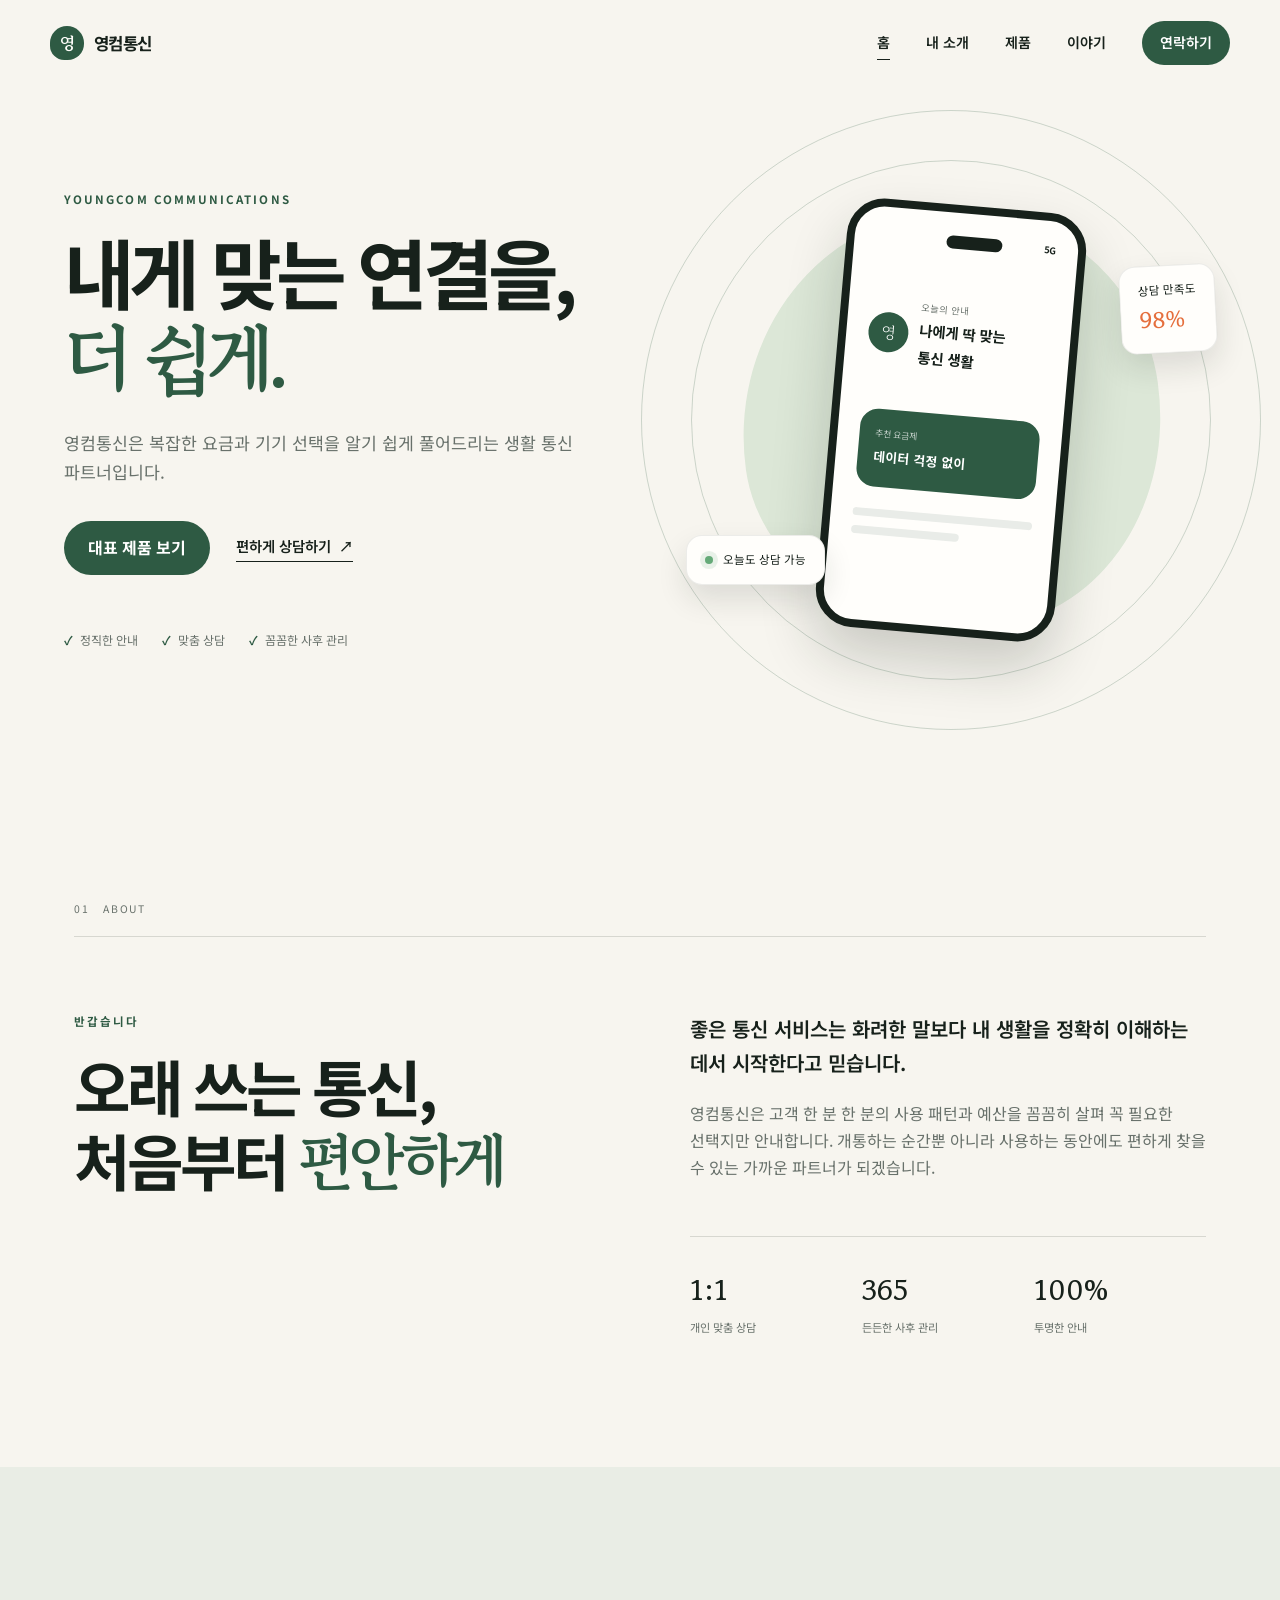
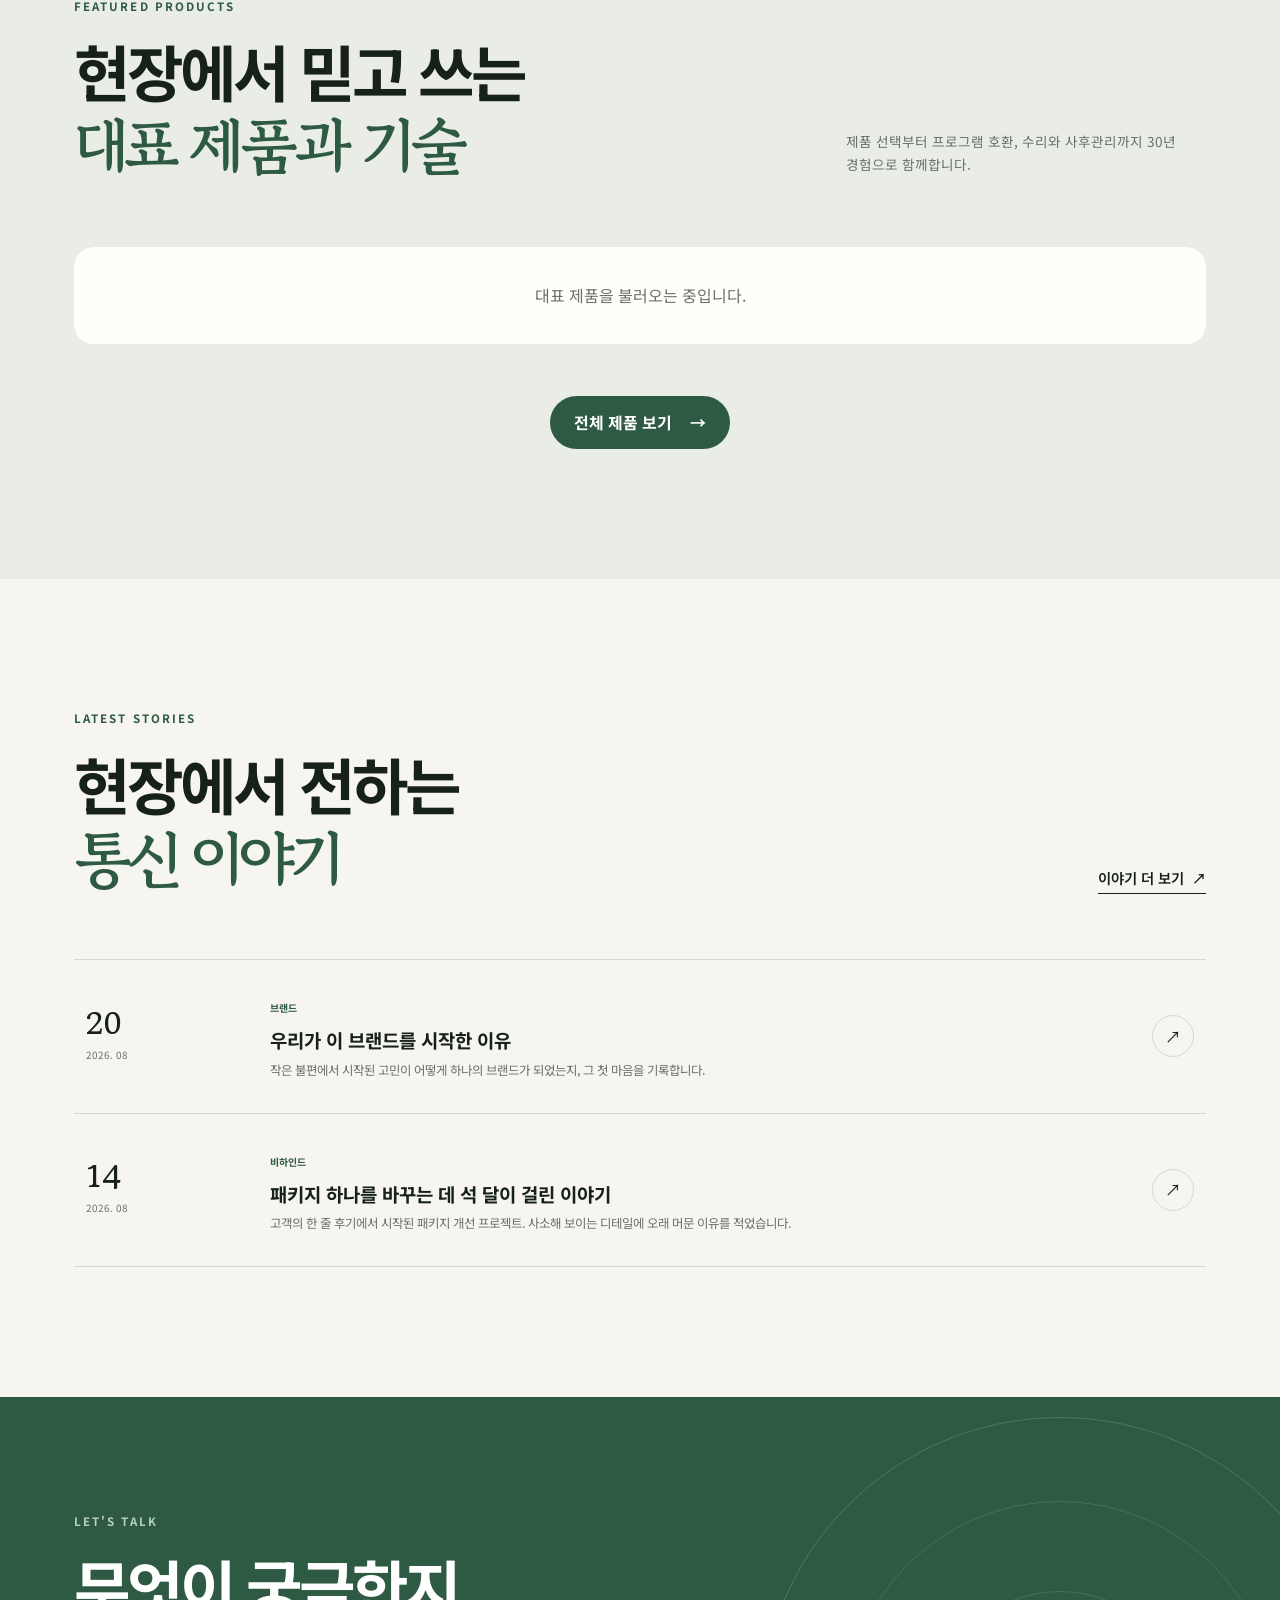
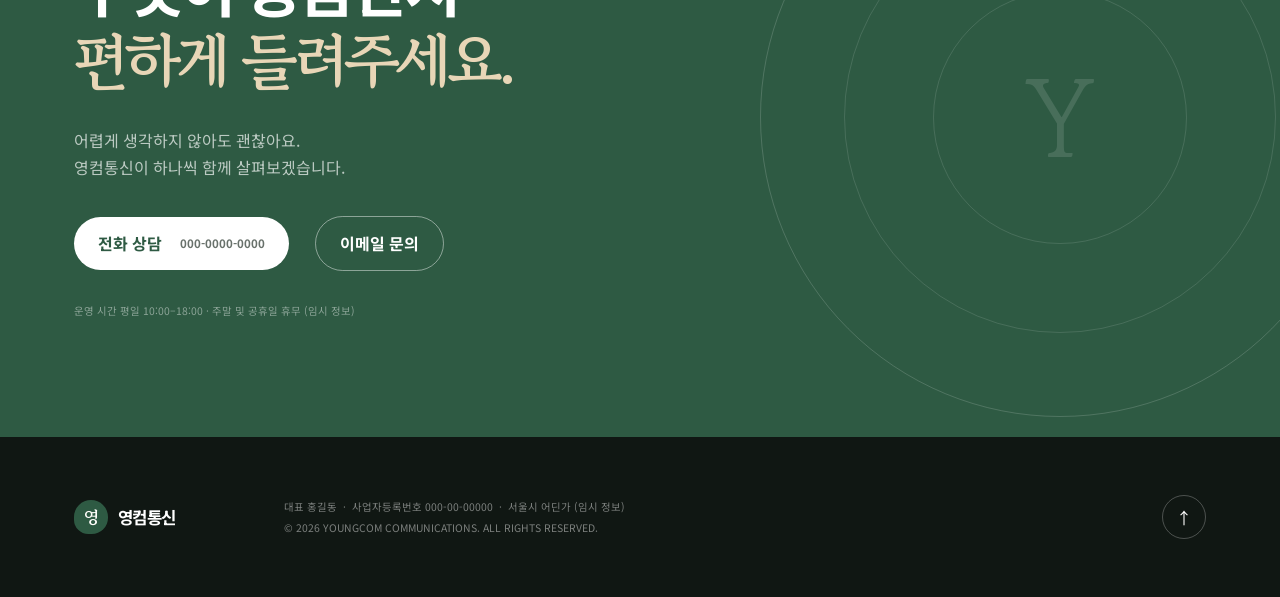
==== index.html @ a2f7d160 "feat: 홈 최신 글을 블로그 JSON과 자동 연결" ====
<!doctype html>
<html lang="ko">
<head>
  <meta charset="utf-8">
  <meta name="viewport" content="width=device-width, initial-scale=1">
  <meta name="description" content="복잡한 통신을 쉽고 정직하게 안내하는 영컴통신입니다.">
  <meta name="theme-color" content="#f7f5ef">
  <title>영컴통신 | 내게 맞는 연결을 더 쉽게</title>
  <link rel="stylesheet" href="styles.css">
  <link rel="stylesheet" href="catalog.css">
</head>
<body>
  <a class="skip-link" href="#main">본문으로 바로가기</a>

  <header class="site-header" id="top">
    <div class="header-inner">
      <a class="brand" href="#home" aria-label="영컴통신 홈">
        <span class="brand-mark" aria-hidden="true">영</span>
        <span>영컴통신</span>
      </a>
      <button class="menu-toggle" type="button" aria-expanded="false" aria-controls="site-nav">
        <span class="sr-only">메뉴 열기</span><span></span><span></span>
      </button>
      <nav class="site-nav" id="site-nav" aria-label="주요 메뉴">
        <a href="#home">홈</a><a href="about.html">내 소개</a><a href="products.html">제품</a>
        <a href="story/">이야기</a><a class="nav-cta" href="#contact">연락하기</a>
      </nav>
    </div>
  </header>

  <main id="main">
    <section class="hero" id="home">
      <div class="hero-copy reveal">
        <p class="eyebrow">YOUNGCOM COMMUNICATIONS</p>
        <h1>내게 맞는 연결을,<br><em>더 쉽게.</em></h1>
        <p class="hero-description">영컴통신은 복잡한 요금과 기기 선택을 알기 쉽게 풀어드리는 생활 통신 파트너입니다.</p>
        <div class="hero-actions">
          <a class="button button-primary" href="#products">대표 제품 보기</a>
          <a class="text-link" href="#contact">편하게 상담하기 <span aria-hidden="true">↗</span></a>
        </div>
        <div class="trust-row" aria-label="서비스 특징">
          <span>정직한 안내</span><span>맞춤 상담</span><span>꼼꼼한 사후 관리</span>
        </div>
      </div>

      <div class="hero-visual reveal" aria-label="영컴통신의 연결 서비스를 표현한 이미지">
        <div class="signal signal-one"></div><div class="signal signal-two"></div>
        <div class="phone-card">
          <div class="phone-top"><span></span><span>5G</span></div>
          <div class="phone-message">
            <span class="message-dot">영</span>
            <div><small>오늘의 안내</small><strong>나에게 딱 맞는<br>통신 생활</strong></div>
          </div>
          <div class="plan-pill"><span>추천 요금제</span><strong>데이터 걱정 없이</strong></div>
          <div class="phone-line"></div><div class="phone-line short"></div>
        </div>
        <div class="floating-note note-top">상담 만족도 <strong>98%</strong></div>
        <div class="floating-note note-bottom"><span class="green-dot"></span> 오늘도 상담 가능</div>
      </div>
    </section>

    <section class="section intro" id="about">
      <div class="section-label">01 &nbsp; ABOUT</div>
      <div class="intro-grid">
        <div class="section-heading reveal">
          <p class="eyebrow">반갑습니다</p>
          <h2>오래 쓰는 통신,<br>처음부터 <em>편안하게</em></h2>
        </div>
        <div class="intro-copy reveal">
          <p class="lead">좋은 통신 서비스는 화려한 말보다 내 생활을 정확히 이해하는 데서 시작한다고 믿습니다.</p>
          <p>영컴통신은 고객 한 분 한 분의 사용 패턴과 예산을 꼼꼼히 살펴 꼭 필요한 선택지만 안내합니다. 개통하는 순간뿐 아니라 사용하는 동안에도 편하게 찾을 수 있는 가까운 파트너가 되겠습니다.</p>
          <dl class="stats">
            <div><dt>1:1</dt><dd>개인 맞춤 상담</dd></div>
            <div><dt>365</dt><dd>든든한 사후 관리</dd></div>
            <div><dt>100%</dt><dd>투명한 안내</dd></div>
          </dl>
        </div>
      </div>
    </section>

    <section class="section products" id="products">
      <div class="section-top reveal">
        <div><p class="eyebrow">FEATURED PRODUCTS</p><h2>현장에서 믿고 쓰는<br><em>대표 제품과 기술</em></h2></div>
        <p>제품 선택부터 프로그램 호환, 수리와 사후관리까지 30년 경험으로 함께합니다.</p>
      </div>
      <div class="catalog-grid" data-product-list data-featured="true" data-limit="3" aria-live="polite">
        <p class="catalog-error">대표 제품을 불러오는 중입니다.</p>
      </div>
      <div class="catalog-more"><a class="button button-primary" href="products.html">전체 제품 보기 <span>→</span></a></div>
    </section>

    <section class="section story" id="story">
      <div class="section-top reveal">
        <div><p class="eyebrow">LATEST STORIES</p><h2>현장에서 전하는<br><em>통신 이야기</em></h2></div>
        <a class="text-link" href="story/">이야기 더 보기 <span aria-hidden="true">↗</span></a>
      </div>
      <div class="story-list" data-home-stories aria-live="polite">
        <p class="catalog-error">최신 이야기를 불러오는 중입니다.</p>
      </div>
    </section>

    <section class="contact" id="contact">
      <div class="contact-inner reveal">
        <p class="eyebrow">LET'S TALK</p>
        <h2>무엇이 궁금한지<br><em>편하게 들려주세요.</em></h2>
        <p>어렵게 생각하지 않아도 괜찮아요.<br>영컴통신이 하나씩 함께 살펴보겠습니다.</p>
        <div class="contact-actions">
          <a class="button button-light" href="tel:000-0000-0000">전화 상담 <span>000-0000-0000</span></a>
          <a class="button button-outline" href="mailto:hello@example.com">이메일 문의</a>
        </div>
        <small>운영 시간 평일 10:00–18:00 · 주말 및 공휴일 휴무 (임시 정보)</small>
      </div>
      <div class="contact-orbit" aria-hidden="true"><span>Y</span></div>
    </section>
  </main>

  <footer>
    <a class="brand footer-brand" href="#top"><span class="brand-mark">영</span><span>영컴통신</span></a>
    <div class="footer-info">
      <p>대표 홍길동 &nbsp;·&nbsp; 사업자등록번호 000-00-00000 &nbsp;·&nbsp; 서울시 어딘가 (임시 정보)</p>
      <p>© <span id="year"></span> YOUNGCOM COMMUNICATIONS. ALL RIGHTS RESERVED.</p>
    </div>
    <a class="back-top" href="#top" aria-label="맨 위로 이동">↑</a>
  </footer>
  <script src="script.js"></script>
  <script src="products.js"></script>
  <script src="home-stories.js"></script>
</body>
</html>
---- styles.css ----
@import url('https://fonts.googleapis.com/css2?family=Noto+Sans+KR:wght@400;500;600;700&family=Gowun+Batang:wght@700&display=swap');

:root{--ink:#17211b;--muted:#68716b;--paper:#f7f5ef;--white:#fffefb;--sage:#dce7d7;--green:#2e5a43;--orange:#e56f3d;--line:rgba(23,33,27,.14);--radius:28px;--serif:"Gowun Batang",serif;--sans:"Noto Sans KR",system-ui,sans-serif}
*{box-sizing:border-box}html{scroll-behavior:smooth}body{margin:0;color:var(--ink);background:var(--paper);font-family:var(--sans);line-height:1.7;word-break:keep-all}a{color:inherit;text-decoration:none}button{font:inherit}.sr-only{position:absolute;width:1px;height:1px;padding:0;margin:-1px;overflow:hidden;clip:rect(0,0,0,0);white-space:nowrap;border:0}.skip-link{position:fixed;left:1rem;top:-5rem;z-index:999;padding:.75rem 1rem;color:#fff;background:var(--green);border-radius:8px}.skip-link:focus{top:1rem}
.site-header{position:fixed;inset:0 0 auto;z-index:100;transition:.3s ease}.site-header.scrolled{background:rgba(247,245,239,.9);border-bottom:1px solid var(--line);backdrop-filter:blur(14px)}.header-inner{width:min(1180px,calc(100% - 48px));height:86px;margin:auto;display:flex;align-items:center;justify-content:space-between}.brand{display:inline-flex;align-items:center;gap:10px;font-size:1.05rem;font-weight:700;letter-spacing:-.03em}.brand-mark{width:34px;height:34px;display:grid;place-items:center;color:var(--white);background:var(--green);border-radius:50% 50% 48% 42%;font-family:var(--serif)}.site-nav{display:flex;align-items:center;gap:36px;font-size:.88rem;font-weight:600}.site-nav a{position:relative}.site-nav a:not(.nav-cta)::after{content:"";position:absolute;left:0;right:100%;bottom:-5px;height:1px;background:currentColor;transition:.25s}.site-nav a:hover::after,.site-nav a.active::after{right:0}.nav-cta{padding:10px 18px;color:#fff;background:var(--green);border-radius:999px}.menu-toggle{display:none;width:42px;height:42px;padding:10px;border:0;background:transparent}.menu-toggle>span:not(.sr-only){display:block;width:100%;height:1px;margin:6px 0;background:var(--ink);transition:.25s}
.hero{min-height:760px;max-width:1280px;margin:auto;padding:160px 64px 90px;display:grid;grid-template-columns:1.02fr .98fr;align-items:center;gap:70px;overflow:hidden}.eyebrow{margin:0 0 18px;color:var(--green);font-size:.72rem;font-weight:700;letter-spacing:.18em}h1,h2,h3,p{margin-top:0}h1{margin-bottom:28px;font-size:clamp(3.3rem,6vw,5.8rem);line-height:1.12;letter-spacing:-.075em}h1 em,h2 em{color:var(--green);font-family:var(--serif);font-style:normal;letter-spacing:-.08em}.hero-description{max-width:520px;margin-bottom:35px;color:var(--muted);font-size:1.08rem}.hero-actions,.contact-actions{display:flex;align-items:center;gap:26px;flex-wrap:wrap}.button{min-height:52px;padding:13px 24px;display:inline-flex;align-items:center;justify-content:center;gap:18px;border-radius:999px;font-weight:700;transition:transform .25s,box-shadow .25s,background .25s}.button:hover{transform:translateY(-3px);box-shadow:0 12px 25px rgba(23,33,27,.13)}.button-primary{color:#fff;background:var(--green)}.text-link{display:inline-flex;align-items:center;gap:8px;padding-bottom:3px;border-bottom:1px solid var(--ink);font-size:.9rem;font-weight:600}.trust-row{margin-top:55px;display:flex;gap:24px;color:var(--muted);font-size:.75rem}.trust-row span::before{content:"✓";margin-right:7px;color:var(--green);font-weight:700}
.hero-visual{position:relative;min-height:520px;display:grid;place-items:center}.hero-visual::before{content:"";position:absolute;width:420px;height:420px;background:var(--sage);border-radius:52% 48% 45% 55%/55% 48% 52% 45%;transform:rotate(-8deg)}.phone-card{position:relative;z-index:2;width:240px;height:430px;padding:22px;background:var(--white);border:8px solid var(--ink);border-radius:38px;box-shadow:0 28px 55px rgba(23,33,27,.2);transform:rotate(5deg)}.phone-top{display:flex;align-items:center;justify-content:space-between;font-size:.58rem;font-weight:700}.phone-top span:first-child{width:56px;height:13px;margin-left:70px;background:var(--ink);border-radius:999px}.phone-message{margin-top:52px;display:flex;align-items:center;gap:11px}.message-dot{flex:0 0 40px;height:40px;display:grid;place-items:center;color:#fff;background:var(--green);border-radius:50%;font-family:var(--serif)}.phone-message small{display:block;color:var(--muted);font-size:.58rem}.phone-message strong{font-size:.9rem;line-height:1.35}.plan-pill{margin-top:42px;padding:18px 16px;color:#fff;background:var(--green);border-radius:18px}.plan-pill span{display:block;opacity:.7;font-size:.55rem}.plan-pill strong{font-size:.8rem}.phone-line{width:100%;height:8px;margin-top:22px;background:#e9ece8;border-radius:99px}.phone-line.short{width:60%;margin-top:10px}.floating-note{position:absolute;z-index:3;padding:14px 18px;background:var(--white);border:1px solid rgba(23,33,27,.08);border-radius:16px;box-shadow:0 14px 30px rgba(23,33,27,.12);font-size:.72rem}.floating-note strong{display:block;color:var(--orange);font-family:var(--serif);font-size:1.4rem}.note-top{top:105px;right:0;transform:rotate(-3deg)}.note-bottom{left:0;bottom:95px}.green-dot{width:8px;height:8px;margin-right:7px;display:inline-block;background:#65aa78;border-radius:50%;box-shadow:0 0 0 5px rgba(101,170,120,.15)}.signal{position:absolute;border:1px solid rgba(46,90,67,.22);border-radius:50%}.signal-one{width:520px;height:520px}.signal-two{width:620px;height:620px}
.section{max-width:1180px;margin:auto;padding:130px 24px}.section-label{padding-bottom:18px;border-bottom:1px solid var(--line);color:var(--muted);font-size:.65rem;letter-spacing:.16em}.intro-grid{padding-top:75px;display:grid;grid-template-columns:1fr 1fr;gap:100px}h2{margin-bottom:30px;font-size:clamp(2.5rem,4.8vw,4.4rem);line-height:1.2;letter-spacing:-.065em}.intro-copy .lead{color:var(--ink);font-size:1.25rem;font-weight:600}.intro-copy>p:not(.lead){color:var(--muted)}.stats{margin:55px 0 0;padding-top:30px;display:grid;grid-template-columns:repeat(3,1fr);border-top:1px solid var(--line)}.stats div{padding-right:12px}.stats dt{font-family:var(--serif);font-size:1.75rem;font-weight:700}.stats dd{margin:3px 0 0;color:var(--muted);font-size:.7rem}
.products{max-width:none;padding-left:max(24px,calc((100vw - 1132px)/2));padding-right:max(24px,calc((100vw - 1132px)/2));background:#e9ede5}.section-top{margin-bottom:65px;display:flex;align-items:end;justify-content:space-between;gap:30px}.section-top h2{margin-bottom:0}.section-top>p{max-width:360px;margin-bottom:6px;color:var(--muted);font-size:.85rem}.product-grid{display:grid;grid-template-columns:repeat(3,1fr);gap:18px}.product-card{position:relative;min-height:490px;padding:28px;display:flex;flex-direction:column;justify-content:space-between;background:var(--white);border-radius:var(--radius);overflow:hidden;transition:transform .3s,box-shadow .3s}.product-card:hover{transform:translateY(-8px);box-shadow:0 24px 50px rgba(23,33,27,.1)}.product-card.featured{color:#fff;background:var(--green)}.card-number{color:var(--muted);font-size:.65rem}.featured .card-number{color:rgba(255,255,255,.55)}.product-icon{height:170px;display:grid;place-items:center}.icon-plan{align-items:end;grid-template-columns:repeat(3,35px);gap:8px}.icon-plan i{display:block;background:var(--sage);border-radius:18px 18px 5px 5px}.icon-plan i:nth-child(1){height:65px;opacity:.45}.icon-plan i:nth-child(2){height:115px}.icon-plan i:nth-child(3){height:88px;opacity:.7}.icon-device div{width:95px;height:155px;border:5px solid var(--ink);border-radius:22px;box-shadow:18px 18px 0 var(--sage);transform:rotate(-8deg)}.icon-home div{position:relative;width:130px;height:100px;background:var(--sage);border-radius:8px 8px 24px 24px}.icon-home div::before{content:"";position:absolute;left:17px;top:-36px;width:92px;height:92px;background:var(--sage);transform:rotate(45deg);border-radius:8px}.icon-home div::after{content:"◉";position:absolute;inset:35px 0 0;text-align:center;color:var(--green);font-size:1.7rem}.tag{display:inline-block;margin-bottom:11px;color:var(--orange);font-size:.58rem;font-weight:700;letter-spacing:.14em}.featured .tag{color:#f2c7a9}.product-content h3{margin-bottom:12px;font-size:1.5rem;letter-spacing:-.04em}.product-content p{min-height:68px;color:var(--muted);font-size:.82rem}.featured .product-content p{color:rgba(255,255,255,.7)}.product-content a{display:flex;justify-content:space-between;padding-top:18px;border-top:1px solid var(--line);font-size:.78rem;font-weight:700}.featured .product-content a{border-color:rgba(255,255,255,.2)}
.story-list{border-top:1px solid var(--line)}.story-item{padding:32px 12px;display:grid;grid-template-columns:160px 1fr auto;align-items:center;gap:24px;border-bottom:1px solid var(--line);transition:padding .25s,background .25s}.story-item:hover{padding-left:24px;padding-right:24px;background:rgba(255,255,255,.55)}.story-date strong{display:block;font-family:var(--serif);font-size:2rem;line-height:1}.story-date span,.category{color:var(--muted);font-size:.62rem}.category{color:var(--green);font-weight:700}.story-item h3{margin:5px 0 3px;font-size:1.18rem}.story-item p{margin:0;color:var(--muted);font-size:.78rem}.round-arrow{width:42px;height:42px;display:grid;place-items:center;border:1px solid var(--line);border-radius:50%}
.contact{position:relative;min-height:640px;padding:110px max(24px,calc((100vw - 1132px)/2));display:flex;align-items:center;color:#fff;background:var(--green);overflow:hidden}.contact-inner{position:relative;z-index:2}.contact .eyebrow{color:#b8d1bc}.contact h2 em{color:#e8d6b7}.contact>.contact-inner>p:not(.eyebrow){color:rgba(255,255,255,.68)}.contact-actions{margin:35px 0 24px}.button-light{color:var(--green);background:#fff}.button-light span{color:var(--muted);font-size:.72rem}.button-outline{border:1px solid rgba(255,255,255,.45)}.contact small{color:rgba(255,255,255,.45);font-size:.65rem}.contact-orbit{position:absolute;right:-80px;width:min(48vw,600px);aspect-ratio:1;display:grid;place-items:center;border:1px solid rgba(255,255,255,.16);border-radius:50%}.contact-orbit::before,.contact-orbit::after{content:"";position:absolute;width:72%;height:72%;border:1px solid rgba(255,255,255,.12);border-radius:50%}.contact-orbit::after{width:42%;height:42%}.contact-orbit span{font-family:var(--serif);font-size:7rem;opacity:.12}
footer{min-height:160px;padding:45px max(24px,calc((100vw - 1132px)/2));display:grid;grid-template-columns:180px 1fr auto;align-items:center;gap:30px;background:#101713;color:#fff}.footer-info{color:rgba(255,255,255,.45);font-size:.65rem}.footer-info p{margin:4px 0}.back-top{width:44px;height:44px;display:grid;place-items:center;border:1px solid rgba(255,255,255,.25);border-radius:50%}.reveal{opacity:0;transform:translateY(24px);transition:opacity .75s ease,transform .75s ease}.reveal.visible{opacity:1;transform:none}
@media(max-width:900px){.header-inner{width:calc(100% - 32px);height:72px}.menu-toggle{display:block;z-index:2}.menu-toggle[aria-expanded="true"] span:nth-last-child(2){transform:translateY(3.5px) rotate(45deg)}.menu-toggle[aria-expanded="true"] span:last-child{transform:translateY(-3.5px) rotate(-45deg)}.site-nav{position:fixed;inset:0;padding:100px 32px 40px;display:flex;flex-direction:column;align-items:flex-start;gap:22px;background:var(--paper);font-size:1.45rem;transform:translateX(100%);transition:.3s ease}.site-nav.open{transform:none}.nav-cta{margin-top:12px;font-size:1rem}.hero{min-height:auto;padding:130px 28px 80px;grid-template-columns:1fr;gap:35px}.hero-visual{min-height:470px}.signal-two{width:530px;height:530px}.intro-grid{grid-template-columns:1fr;gap:20px}.product-grid{grid-template-columns:1fr 1fr}.product-card:last-child{grid-column:1/-1}.contact-orbit{right:-240px;width:620px}}
@media(max-width:620px){h1{font-size:clamp(3rem,15vw,4.4rem)}h2{font-size:clamp(2.25rem,11vw,3.3rem)}.hero{padding-left:20px;padding-right:20px}.hero-actions{align-items:flex-start;flex-direction:column;gap:18px}.trust-row{margin-top:42px;gap:10px 18px;flex-wrap:wrap}.hero-visual{min-height:420px;transform:scale(.88);margin:-20px -30px}.phone-card{width:220px;height:390px}.hero-visual::before{width:350px;height:350px}.signal-one{width:420px;height:420px}.signal-two{width:500px;height:500px}.note-top{right:5px}.note-bottom{left:4px;bottom:70px}.section{padding:90px 20px}.intro-grid{padding-top:50px}.stats{gap:10px}.stats dt{font-size:1.35rem}.products{padding-left:20px;padding-right:20px}.section-top{margin-bottom:42px;align-items:flex-start;flex-direction:column}.section-top>p{font-size:.76rem}.product-grid{grid-template-columns:1fr}.product-card:last-child{grid-column:auto}.product-card{min-height:450px}.story-item{grid-template-columns:65px 1fr;padding:24px 4px;gap:15px}.story-item p,.round-arrow{display:none}.story-date strong{font-size:1.6rem}.story-item h3{font-size:.98rem;line-height:1.5}.contact{min-height:650px;padding:85px 20px}.contact-actions{align-items:stretch;flex-direction:column;gap:12px}.button-outline{background:rgba(255,255,255,.06)}.contact-orbit{right:-340px;bottom:-100px;opacity:.6}footer{padding:42px 20px;grid-template-columns:1fr auto}.footer-info{grid-column:1/-1;grid-row:2}}
@media(prefers-reduced-motion:reduce){html{scroll-behavior:auto}*,*::before,*::after{animation-duration:.01ms!important;transition-duration:.01ms!important}.reveal{opacity:1;transform:none}}
---- catalog.css ----
.catalog-grid{display:grid;grid-template-columns:repeat(3,minmax(0,1fr));gap:20px}.catalog-card{min-width:0;background:var(--white);border-radius:var(--radius);overflow:hidden;box-shadow:0 14px 34px rgba(23,33,27,.06);transition:transform .3s,box-shadow .3s}.catalog-card:hover{transform:translateY(-7px);box-shadow:0 24px 50px rgba(23,33,27,.12)}.catalog-card>img{width:100%;aspect-ratio:4/3;display:block;object-fit:cover;background:#eef0eb}.catalog-card-body{padding:25px}.catalog-card h3{min-height:3.2em;margin:0 0 16px;font-size:1.12rem;line-height:1.55;letter-spacing:-.035em}.catalog-price{margin:0 0 22px;color:var(--green);font-family:var(--serif);font-size:1.25rem;font-weight:700}.catalog-buy{display:flex;align-items:center;justify-content:space-between;padding:13px 18px;color:#fff;background:var(--green);border-radius:999px;font-size:.8rem;font-weight:700}.catalog-error{grid-column:1/-1;padding:35px;color:var(--muted);background:var(--white);border-radius:20px;text-align:center}.catalog-more{margin-top:36px;text-align:center}.catalog-page{background:var(--paper)}.catalog-hero{max-width:1180px;margin:auto;padding:170px 24px 75px}.catalog-hero h1{max-width:850px}.catalog-hero>p:last-child{max-width:610px;color:var(--muted)}.catalog-section{padding-top:40px}.store-notice{margin-top:35px;padding:22px 26px;display:flex;align-items:center;justify-content:space-between;gap:20px;background:#e9ede5;border-radius:18px;color:var(--muted);font-size:.78rem}.store-notice a{color:var(--green);font-weight:700;white-space:nowrap}
@media(max-width:900px){.catalog-grid{grid-template-columns:repeat(2,minmax(0,1fr))}.catalog-grid .catalog-card:last-child{grid-column:1/-1}.catalog-hero{padding-top:135px}}
@media(max-width:620px){.catalog-grid{grid-template-columns:1fr}.catalog-grid .catalog-card:last-child{grid-column:auto}.catalog-card h3{min-height:auto}.catalog-hero{padding:125px 20px 45px}.store-notice{align-items:flex-start;flex-direction:column}}
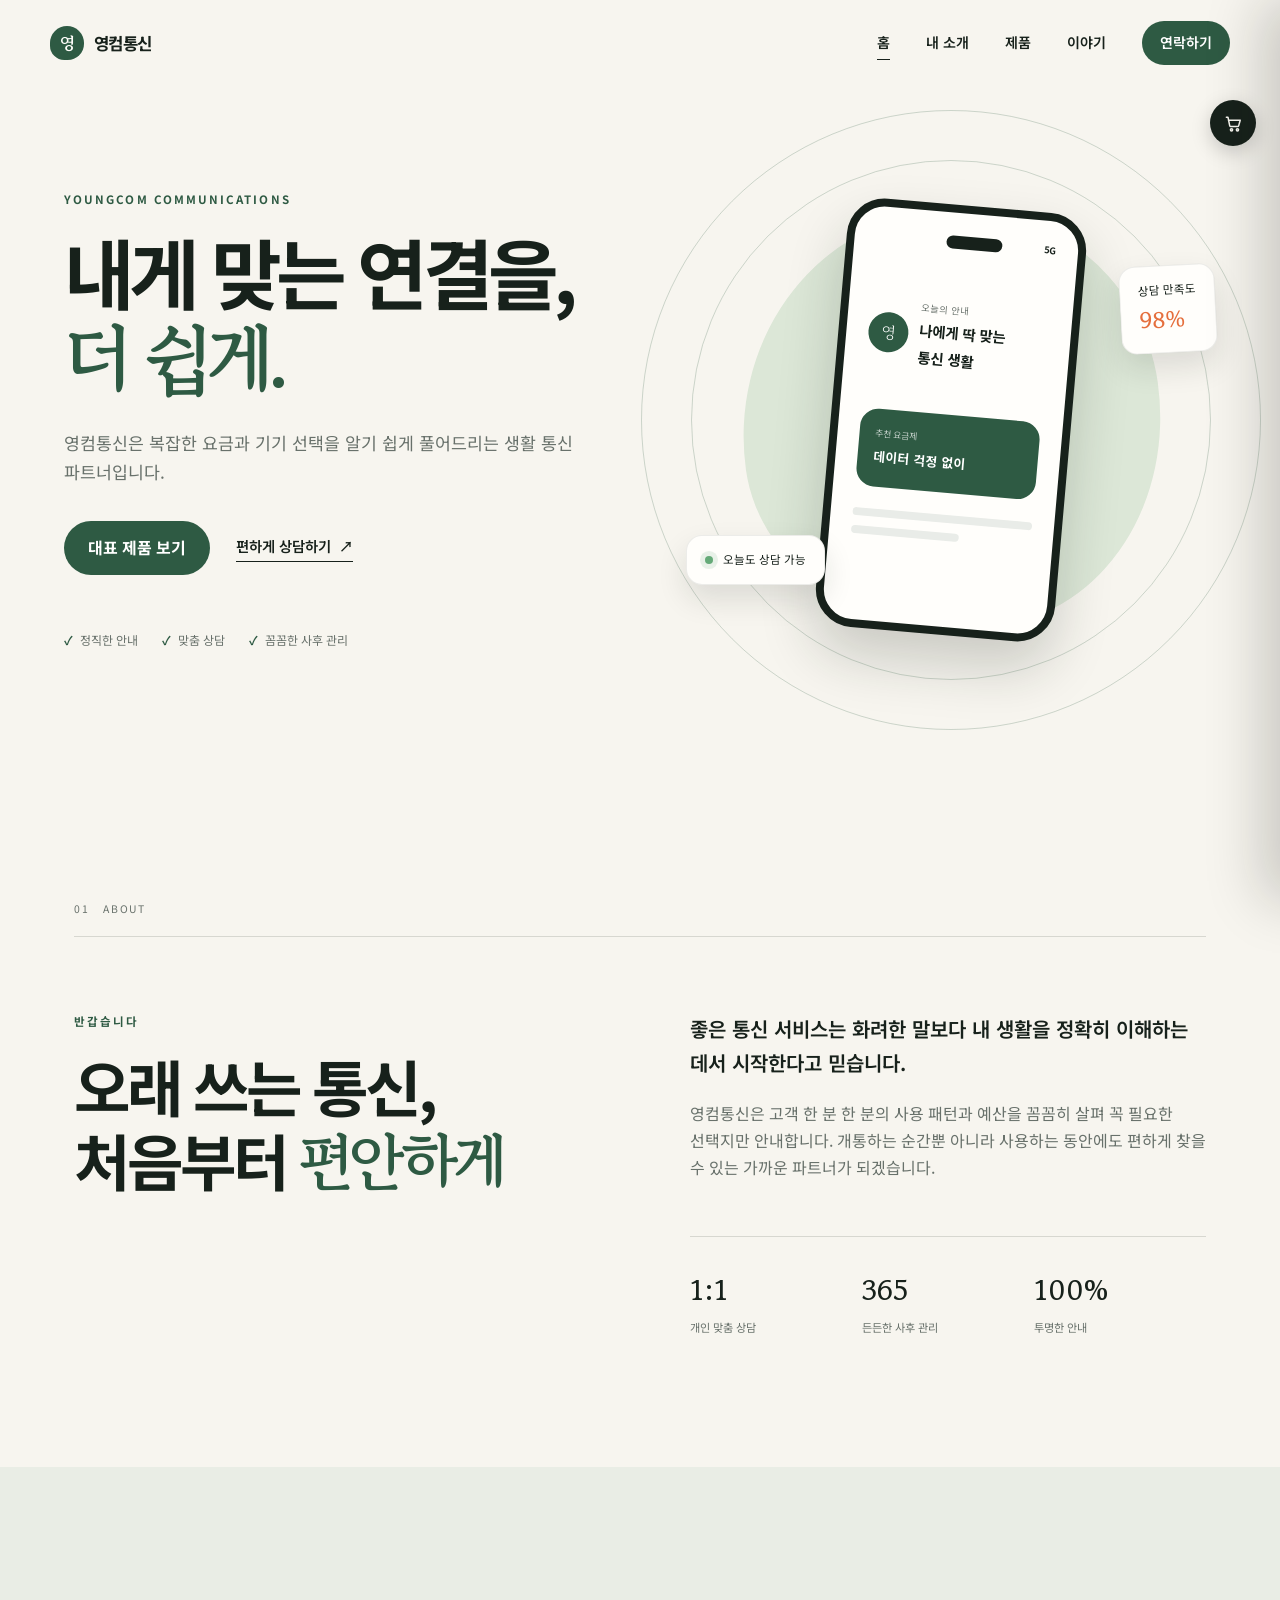
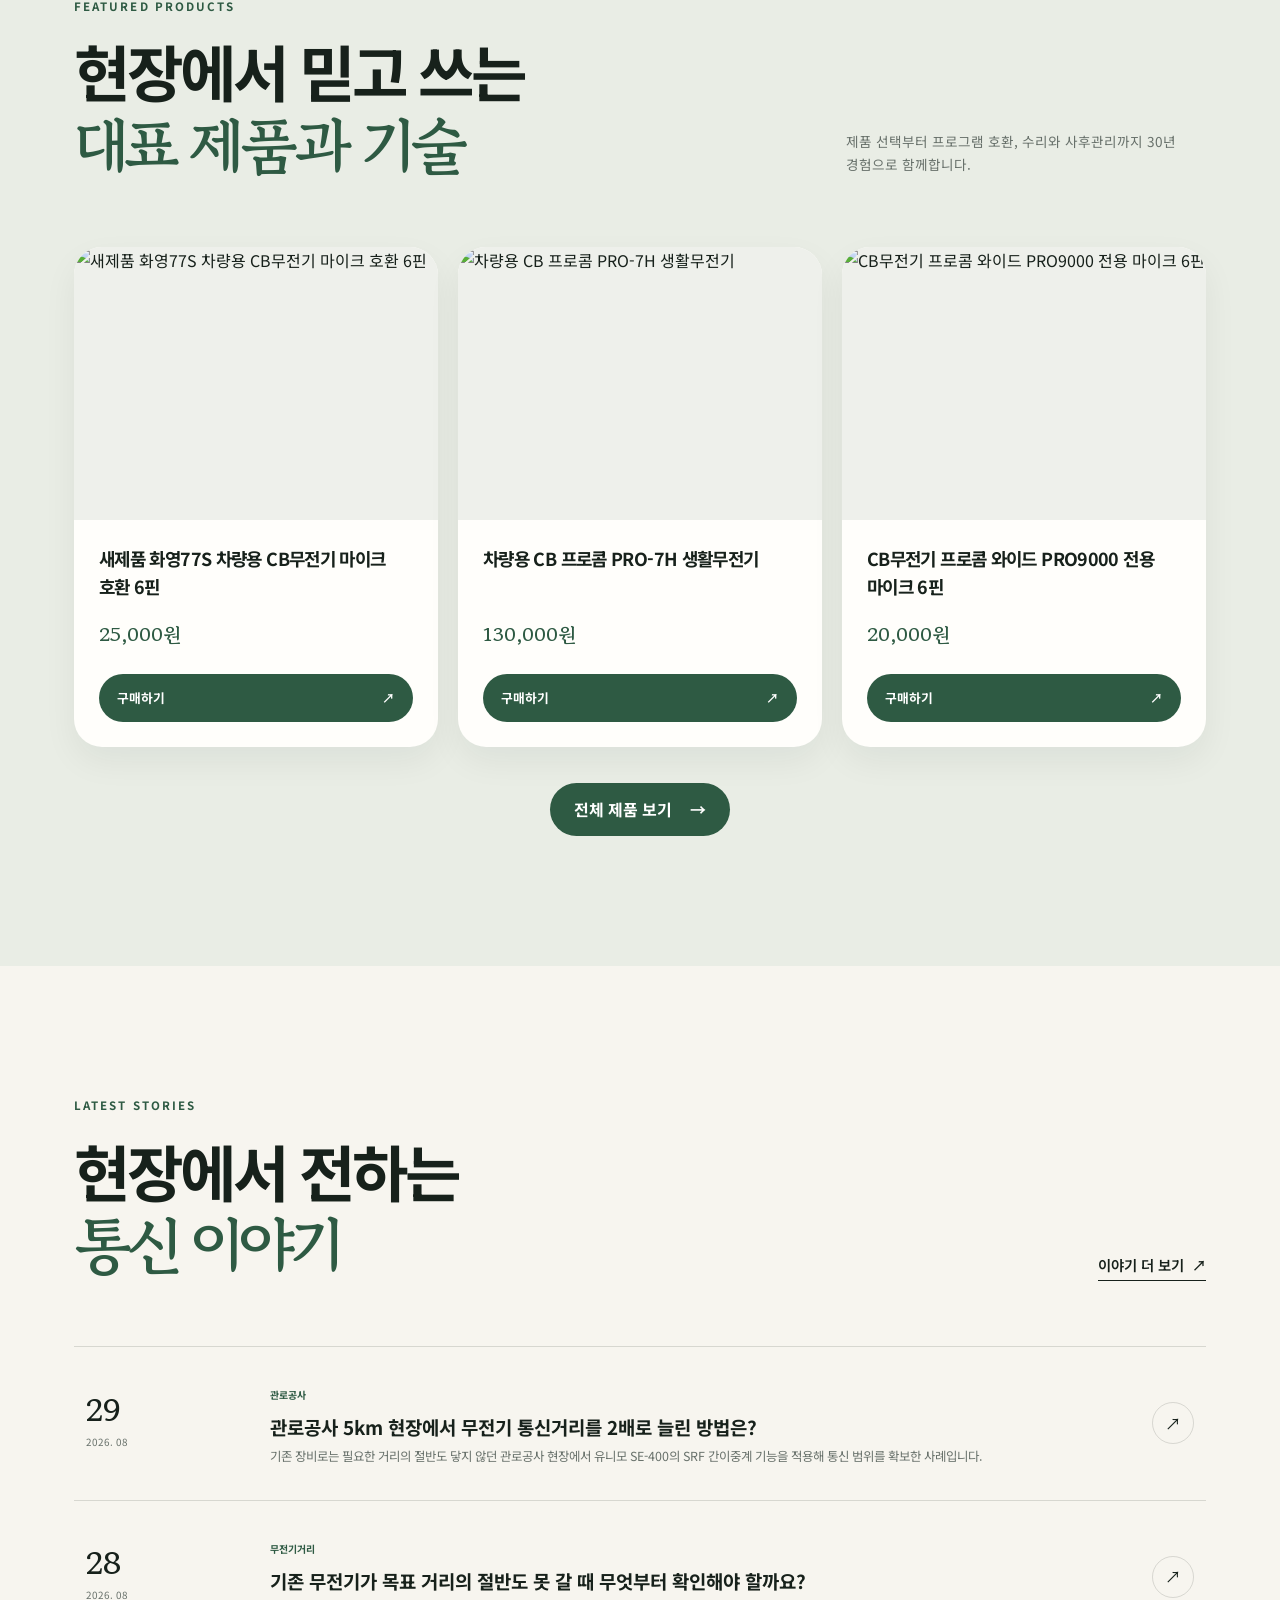
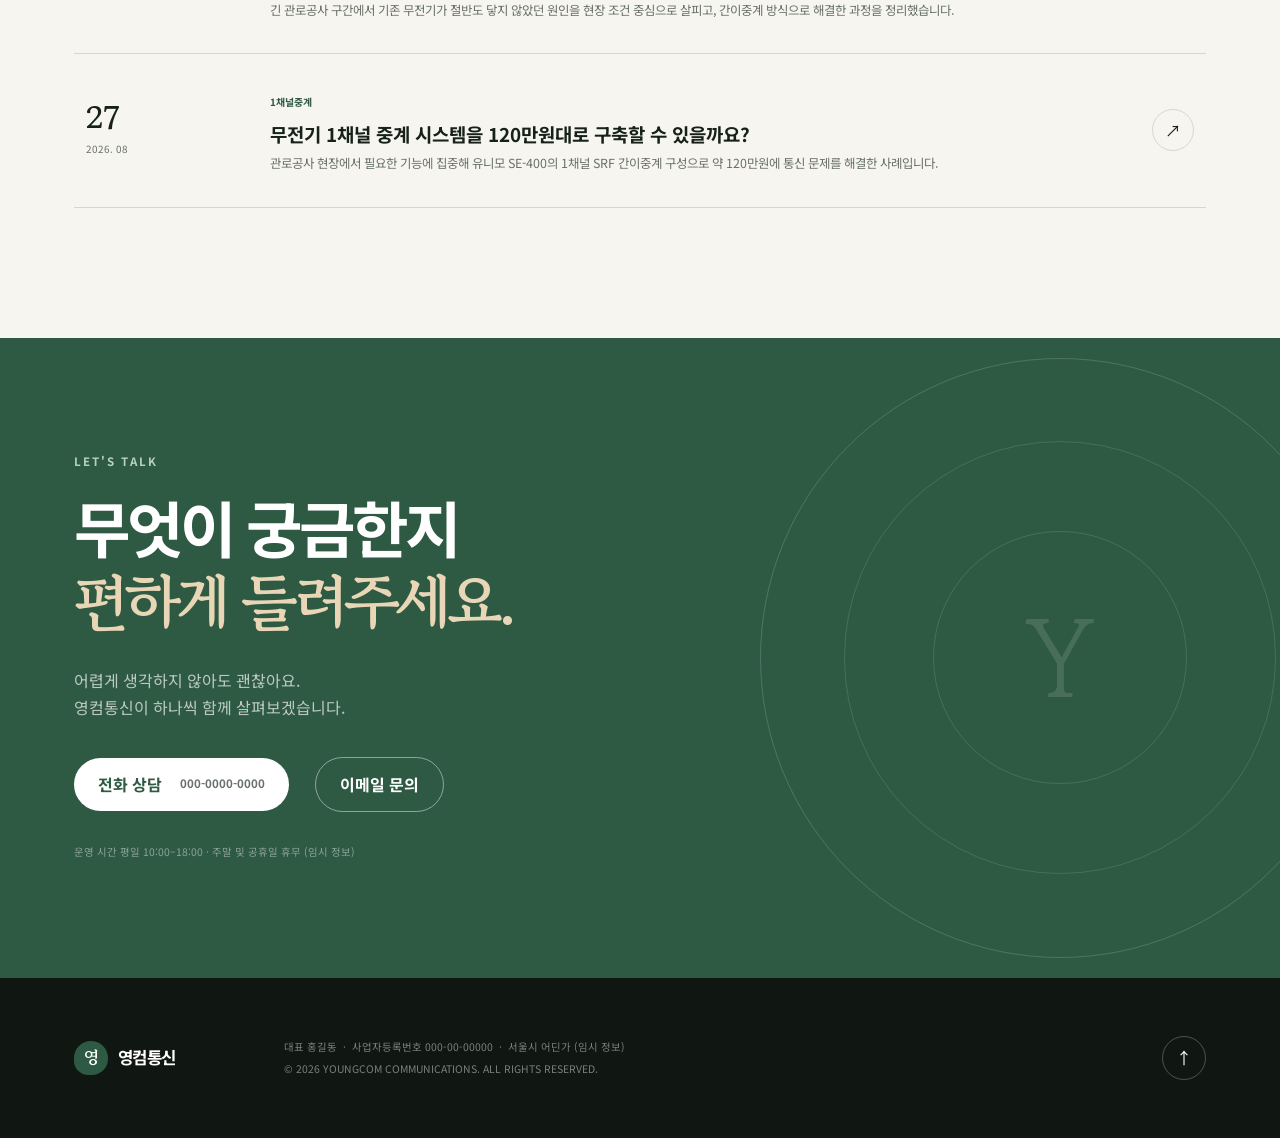
==== commit 7af41e69: "Integrate cart: index.html" ====
--- a/index.html
+++ b/index.html
@@ -8,6 +8,7 @@
   <title>영컴통신 | 내게 맞는 연결을 더 쉽게</title>
   <link rel="stylesheet" href="styles.css">
   <link rel="stylesheet" href="catalog.css">
+  <link rel="stylesheet" href="assets/cart.css">
 </head>
 <body>
   <a class="skip-link" href="#main">본문으로 바로가기</a>
@@ -125,5 +126,7 @@
   <script src="script.js"></script>
   <script src="products.js"></script>
   <script src="home-stories.js"></script>
+  <script src="assets/cart.js" defer></script>
 </body>
 </html>
+
--- a/assets/cart.css
+++ b/assets/cart.css
@@ -0,0 +1,190 @@
+/* ==========================================================================
+   장바구니 부품 키트 — cart.css
+   실행DAY 2026-08-29 · https://runday.irumai.kr/260829/kit/cart/
+
+   ● 브랜드에 맞추려면 아래 변수 6개만 바꾸면 됩니다.
+     클래스 이름은 전부 rdcart- 로 시작해서 내 사이트 CSS 와 겹치지 않습니다.
+   ========================================================================== */
+:root {
+  --cart-bg:     var(--paper, #f7f5ef);
+  --cart-ink:    var(--ink, #17211b);
+  --cart-line:   var(--line, rgba(23, 33, 27, .14));
+  --cart-accent: var(--orange, #e56f3d);
+  --cart-radius: 18px;
+  --cart-font:   var(--sans, "Noto Sans KR", system-ui, sans-serif);
+}
+
+/* ───────── 열렸을 때 배경 스크롤 잠금 ───────── */
+html.rdcart-locked, body.rdcart-locked { overflow: hidden; }
+
+/* ───────── 장바구니 버튼 ───────── */
+.rdcart-btn {
+  position: relative;
+  display: inline-grid; place-items: center;
+  width: 46px; height: 46px; padding: 0;
+  border: 0; border-radius: 999px;
+  background: var(--cart-ink); color: var(--cart-bg);
+  font: inherit; cursor: pointer;
+  transition: transform .2s ease, box-shadow .2s ease;
+}
+.rdcart-btn--float {
+  position: fixed; top: 100px; right: 24px; z-index: 90;
+  box-shadow: 0 6px 20px rgba(0, 0, 0, .18);
+}
+.rdcart-btn:active { transform: translateY(0); }
+@media (hover: hover) { .rdcart-btn:hover { transform: translateY(-1px); } }
+.rdcart-btn:focus-visible { outline: 2px solid var(--cart-accent); outline-offset: 3px; }
+.rdcart-btn svg { display: block; }
+
+.rdcart-btn__count {
+  position: absolute; top: -3px; right: -3px;
+  min-width: 20px; height: 20px; padding: 0 5px;
+  display: grid; place-items: center;
+  border-radius: 999px;
+  background: var(--cart-accent); color: #fff;
+  font-family: var(--cart-font);
+  font-size: 11px; font-weight: 800; line-height: 1;
+  transform: scale(0); transition: transform .25s cubic-bezier(.2, .8, .3, 1);
+}
+.rdcart-btn--has .rdcart-btn__count { transform: scale(1); }
+
+/* 담기 버튼의 "담았습니다" 순간 (참가자 버튼 스타일은 건드리지 않습니다) */
+.rdcart-added { opacity: .68; }
+
+/* ───────── 서랍 ───────── */
+.rdcart {
+  position: fixed; inset: 0; z-index: 100;
+  pointer-events: none;
+  font-family: var(--cart-font);
+  color: var(--cart-ink);
+  -webkit-text-size-adjust: 100%;
+}
+.rdcart--open { pointer-events: auto; }
+
+.rdcart__back {
+  position: absolute; inset: 0;
+  background: rgba(20, 18, 16, .48);
+  opacity: 0; transition: opacity .32s ease;
+}
+.rdcart--open .rdcart__back { opacity: 1; }
+
+.rdcart__panel {
+  position: absolute; top: 0; right: 0;
+  height: 100%; width: min(400px, 92vw);
+  display: flex; flex-direction: column;
+  background: var(--cart-bg);
+  box-shadow: -18px 0 54px rgba(20, 18, 16, .2);
+  transform: translateX(100%);
+  transition: transform .38s cubic-bezier(.2, .8, .3, 1);
+}
+.rdcart--open .rdcart__panel { transform: none; }
+
+.rdcart__head {
+  display: flex; align-items: center; justify-content: space-between;
+  gap: 12px; padding: 20px 22px;
+  border-bottom: 1px solid var(--cart-line);
+}
+.rdcart__title { margin: 0; font-size: 17px; font-weight: 800; letter-spacing: -.02em; }
+.rdcart__close {
+  width: 34px; height: 34px; flex: none;
+  border: 0; border-radius: 999px; background: none;
+  color: var(--cart-ink); font: inherit; font-size: 22px; line-height: 1;
+  cursor: pointer; opacity: .6;
+}
+@media (hover: hover) { .rdcart__close:hover { background: var(--cart-line); opacity: 1; } }
+.rdcart__close:focus-visible { outline: 2px solid var(--cart-accent); outline-offset: 2px; }
+
+.rdcart__body { flex: 1; overflow-y: auto; padding: 6px 22px; -webkit-overflow-scrolling: touch; }
+.rdcart__empty { padding: 34px 0; margin: 0; font-size: 14px; line-height: 1.85; opacity: .6; }
+
+/* ───────── 줄 ───────── */
+.rdcart__line {
+  display: flex; align-items: center; gap: 12px;
+  padding: 15px 0; border-bottom: 1px solid var(--cart-line);
+}
+.rdcart__grow { flex: 1; min-width: 0; }
+.rdcart__grow b {
+  display: block; font-size: 14.5px; font-weight: 700; letter-spacing: -.02em;
+  overflow-wrap: anywhere;
+}
+.rdcart__grow small { display: block; margin-top: 3px; font-size: 12.5px; opacity: .6; }
+
+.rdcart__go {
+  display: inline-block; margin-top: 7px;
+  font-size: 12.5px; font-weight: 700; color: var(--cart-ink);
+  text-decoration: none;
+  border-bottom: 1.5px solid var(--cart-ink); padding-bottom: 1px;
+}
+@media (hover: hover) { .rdcart__go:hover { opacity: .6; } }
+.rdcart__go--off {
+  font-weight: 400; opacity: .45;
+  border-bottom-style: dotted; cursor: default;
+}
+
+.rdcart__qty {
+  display: inline-flex; align-items: center; flex: none;
+  border-radius: 999px; box-shadow: inset 0 0 0 1.5px var(--cart-line);
+}
+.rdcart__qty button {
+  width: 32px; height: 32px; padding: 0;
+  border: 0; border-radius: 999px; background: none;
+  color: var(--cart-ink); font: inherit; font-size: 16px; font-weight: 700;
+  cursor: pointer;
+}
+@media (hover: hover) { .rdcart__qty button:hover { background: var(--cart-line); } }
+.rdcart__qty button:focus-visible { outline: 2px solid var(--cart-accent); outline-offset: 1px; }
+.rdcart__qty > span { min-width: 26px; text-align: center; font-size: 14px; font-weight: 700; }
+
+.rdcart__kill {
+  flex: none; border: 0; background: none; padding: 4px 2px;
+  color: var(--cart-ink); font: inherit; font-size: 12px; opacity: .55;
+  text-decoration: underline; text-underline-offset: 3px; cursor: pointer;
+}
+@media (hover: hover) { .rdcart__kill:hover { opacity: 1; color: var(--cart-accent); } }
+
+/* ───────── 아래 (합계·안내·버튼) ───────── */
+.rdcart__foot {
+  padding: 18px 22px calc(22px + env(safe-area-inset-bottom, 0px));
+  border-top: 1px solid var(--cart-line);
+  background: var(--cart-bg);
+}
+.rdcart__sum { display: flex; align-items: baseline; justify-content: space-between; }
+.rdcart__sum span { font-size: 13px; opacity: .6; }
+.rdcart__sum b { font-size: 21px; font-weight: 800; letter-spacing: -.03em; }
+
+.rdcart__lead { margin: 12px 0 14px; font-size: 12.5px; line-height: 1.7; opacity: .62; }
+
+.rdcart__acts { display: grid; grid-template-columns: 1fr 1fr; gap: 8px; }
+.rdcart__act {
+  display: inline-flex; align-items: center; justify-content: center;
+  min-height: 46px; padding: 0 12px;
+  border: 1.5px solid var(--cart-ink); border-radius: var(--cart-radius);
+  font: inherit; font-size: 14px; font-weight: 700; letter-spacing: -.01em;
+  text-decoration: none; cursor: pointer;
+  transition: opacity .2s ease;
+}
+@media (hover: hover) { .rdcart__act:hover { opacity: .78; } }
+.rdcart__act:focus-visible { outline: 2px solid var(--cart-accent); outline-offset: 2px; }
+.rdcart__act--solid { background: var(--cart-ink); color: var(--cart-bg); }
+.rdcart__act--ghost { background: none; color: var(--cart-ink); }
+.rdcart__act[aria-disabled="true"] { opacity: .35; pointer-events: none; }
+.rdcart--empty .rdcart__act { opacity: .35; pointer-events: none; }
+.rdcart--empty .rdcart__sum { opacity: .45; }
+
+/* ───────── 모바일 (375px 에서 전체 폭) ───────── */
+@media (max-width: 480px) {
+  .rdcart__panel { width: 100%; box-shadow: none; }
+  .rdcart__head, .rdcart__body, .rdcart__foot { padding-left: 18px; padding-right: 18px; }
+  .rdcart__line { gap: 9px; }
+  .rdcart__kill { font-size: 11.5px; }
+  .rdcart-btn--float { top: 84px; right: 16px; }
+}
+
+/* ───────── 움직임을 줄여 달라는 설정 존중 ───────── */
+@media (prefers-reduced-motion: reduce) {
+  .rdcart__panel, .rdcart__back, .rdcart-btn, .rdcart-btn__count, .rdcart__act {
+    transition: none !important;
+  }
+  .rdcart-btn:hover { transform: none; }
+}
+
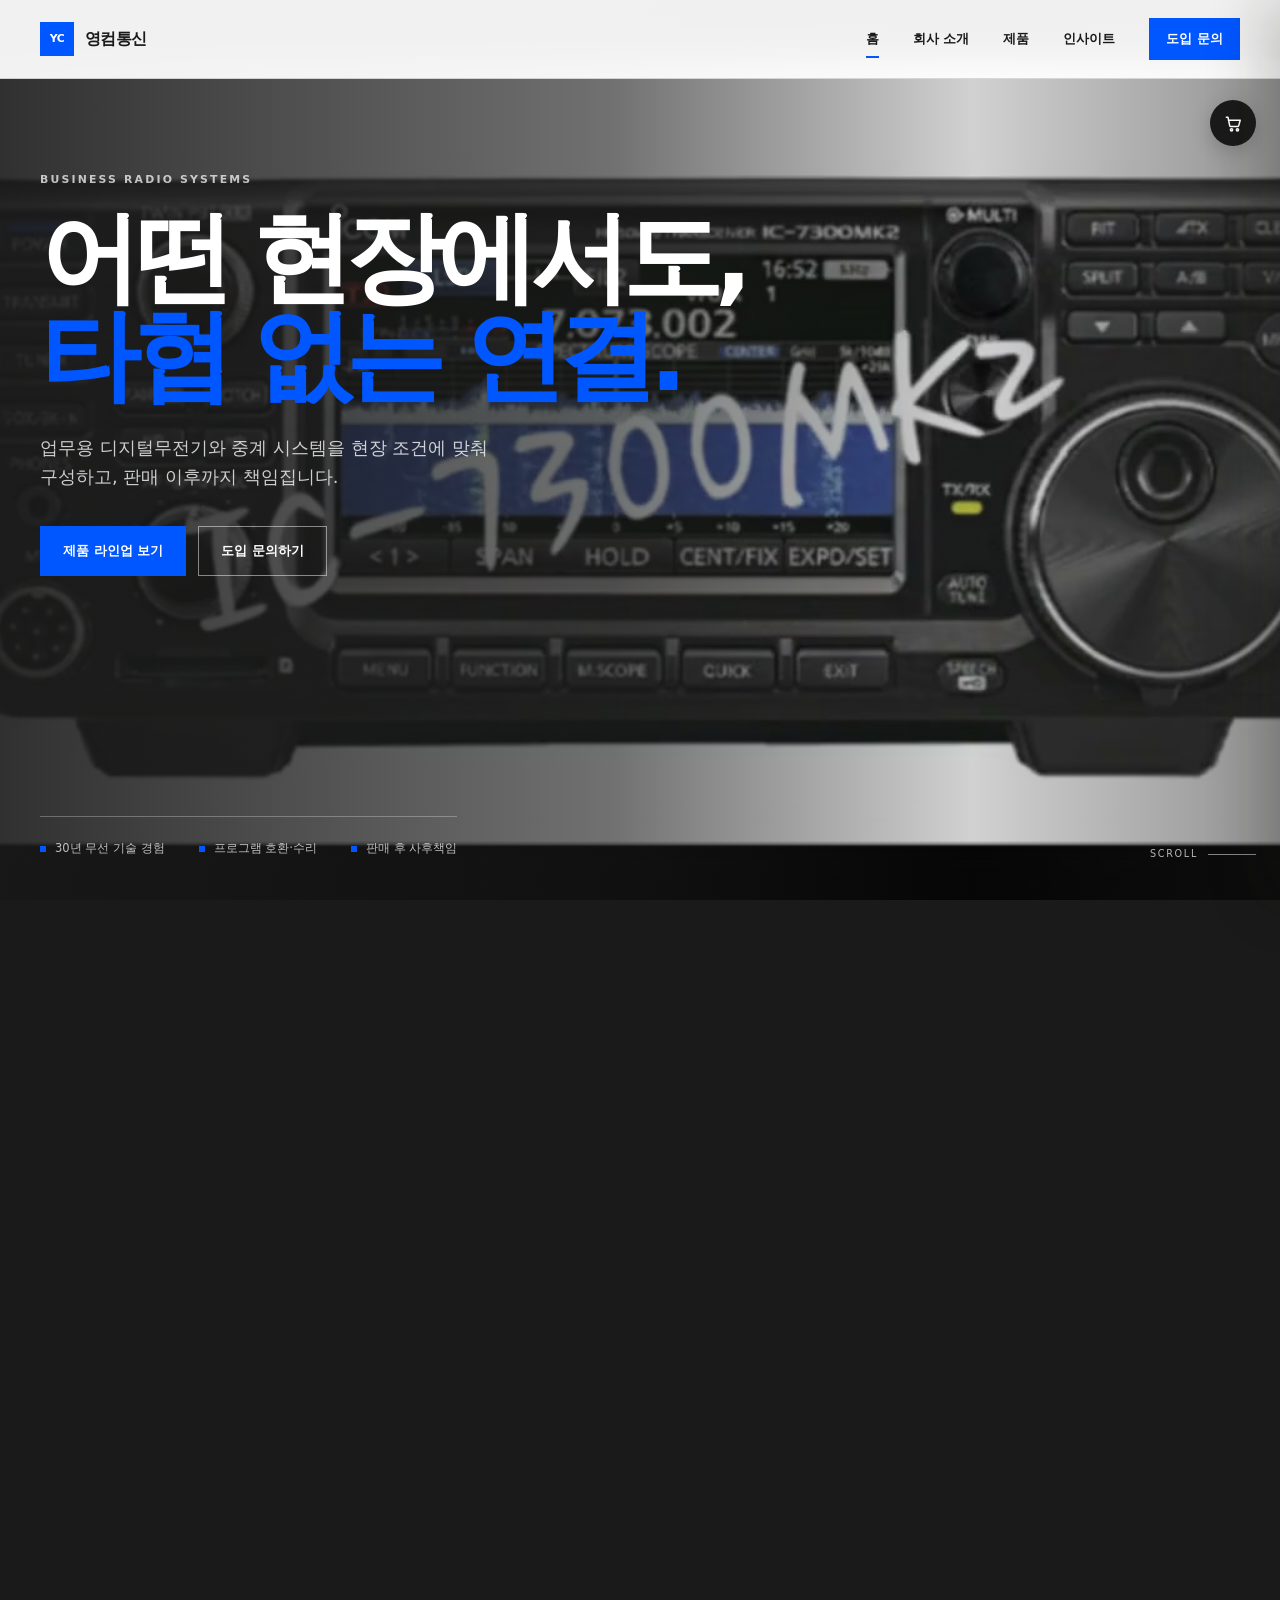
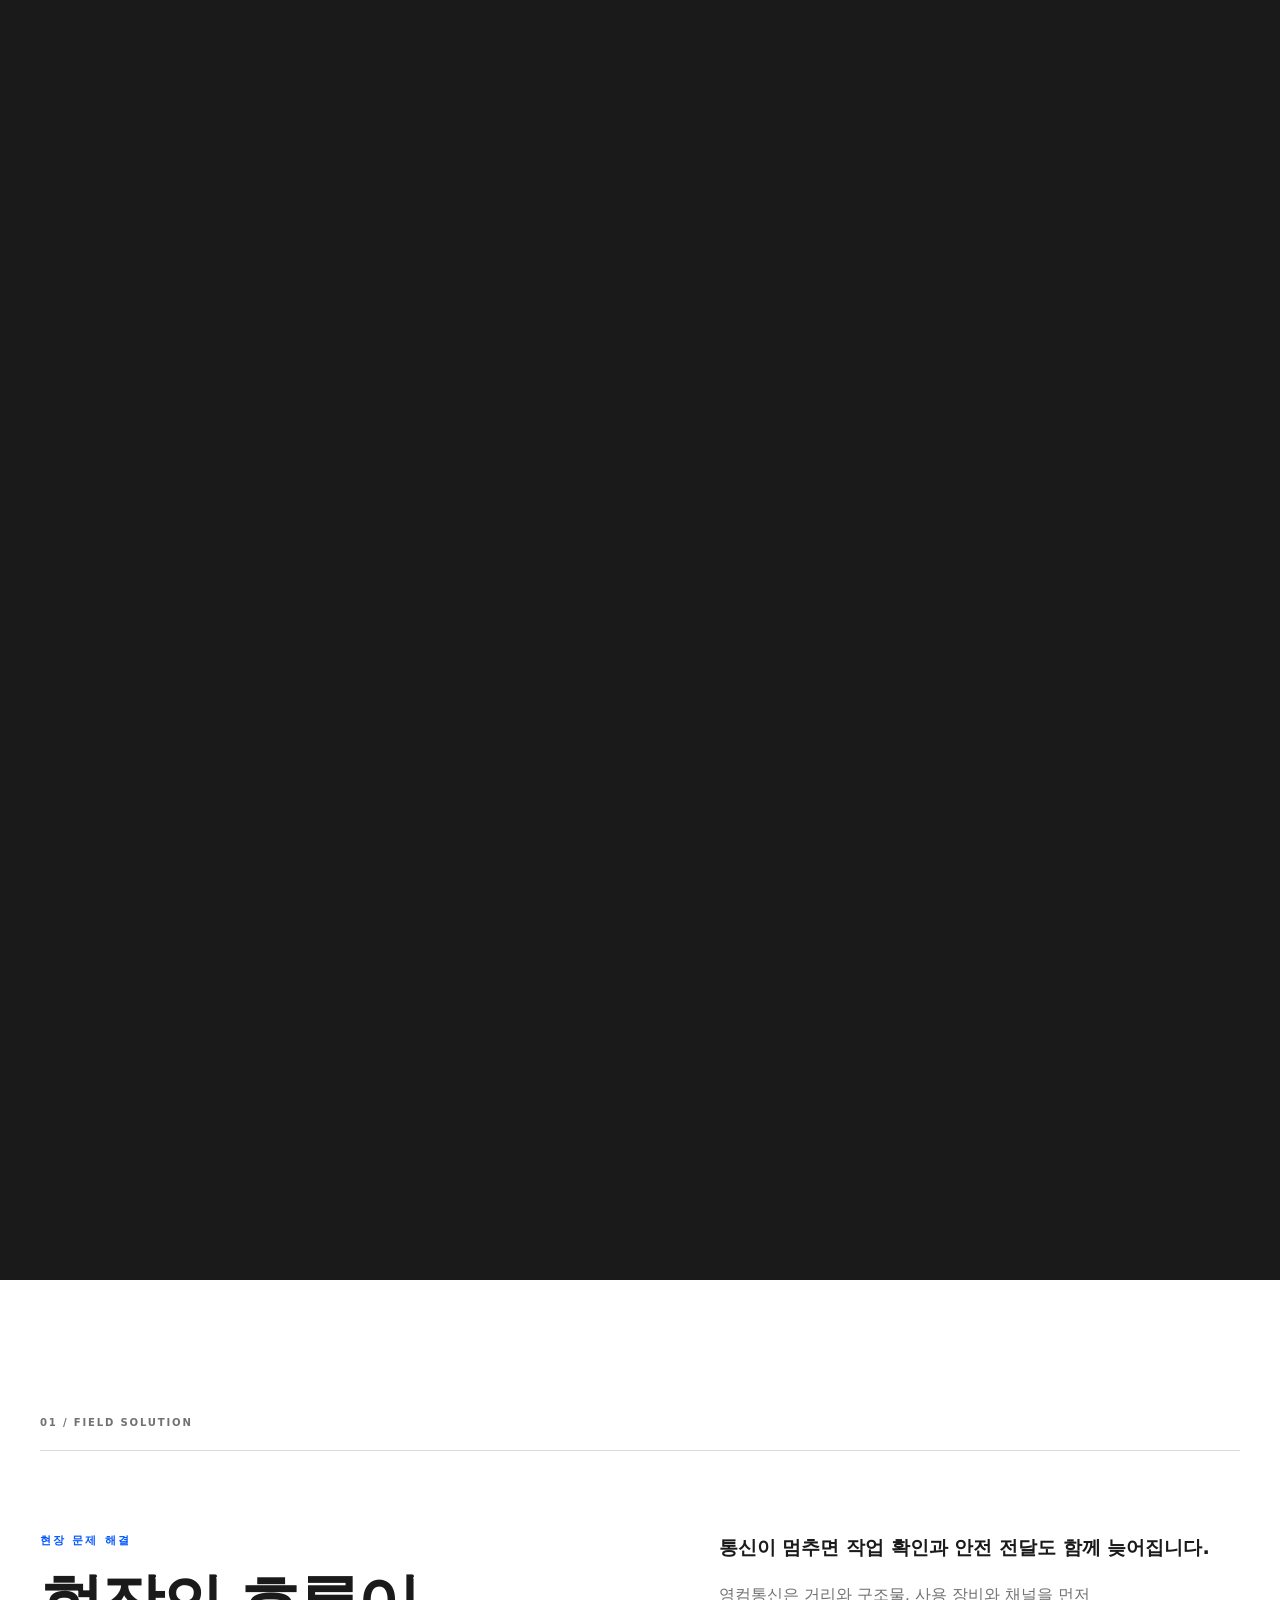
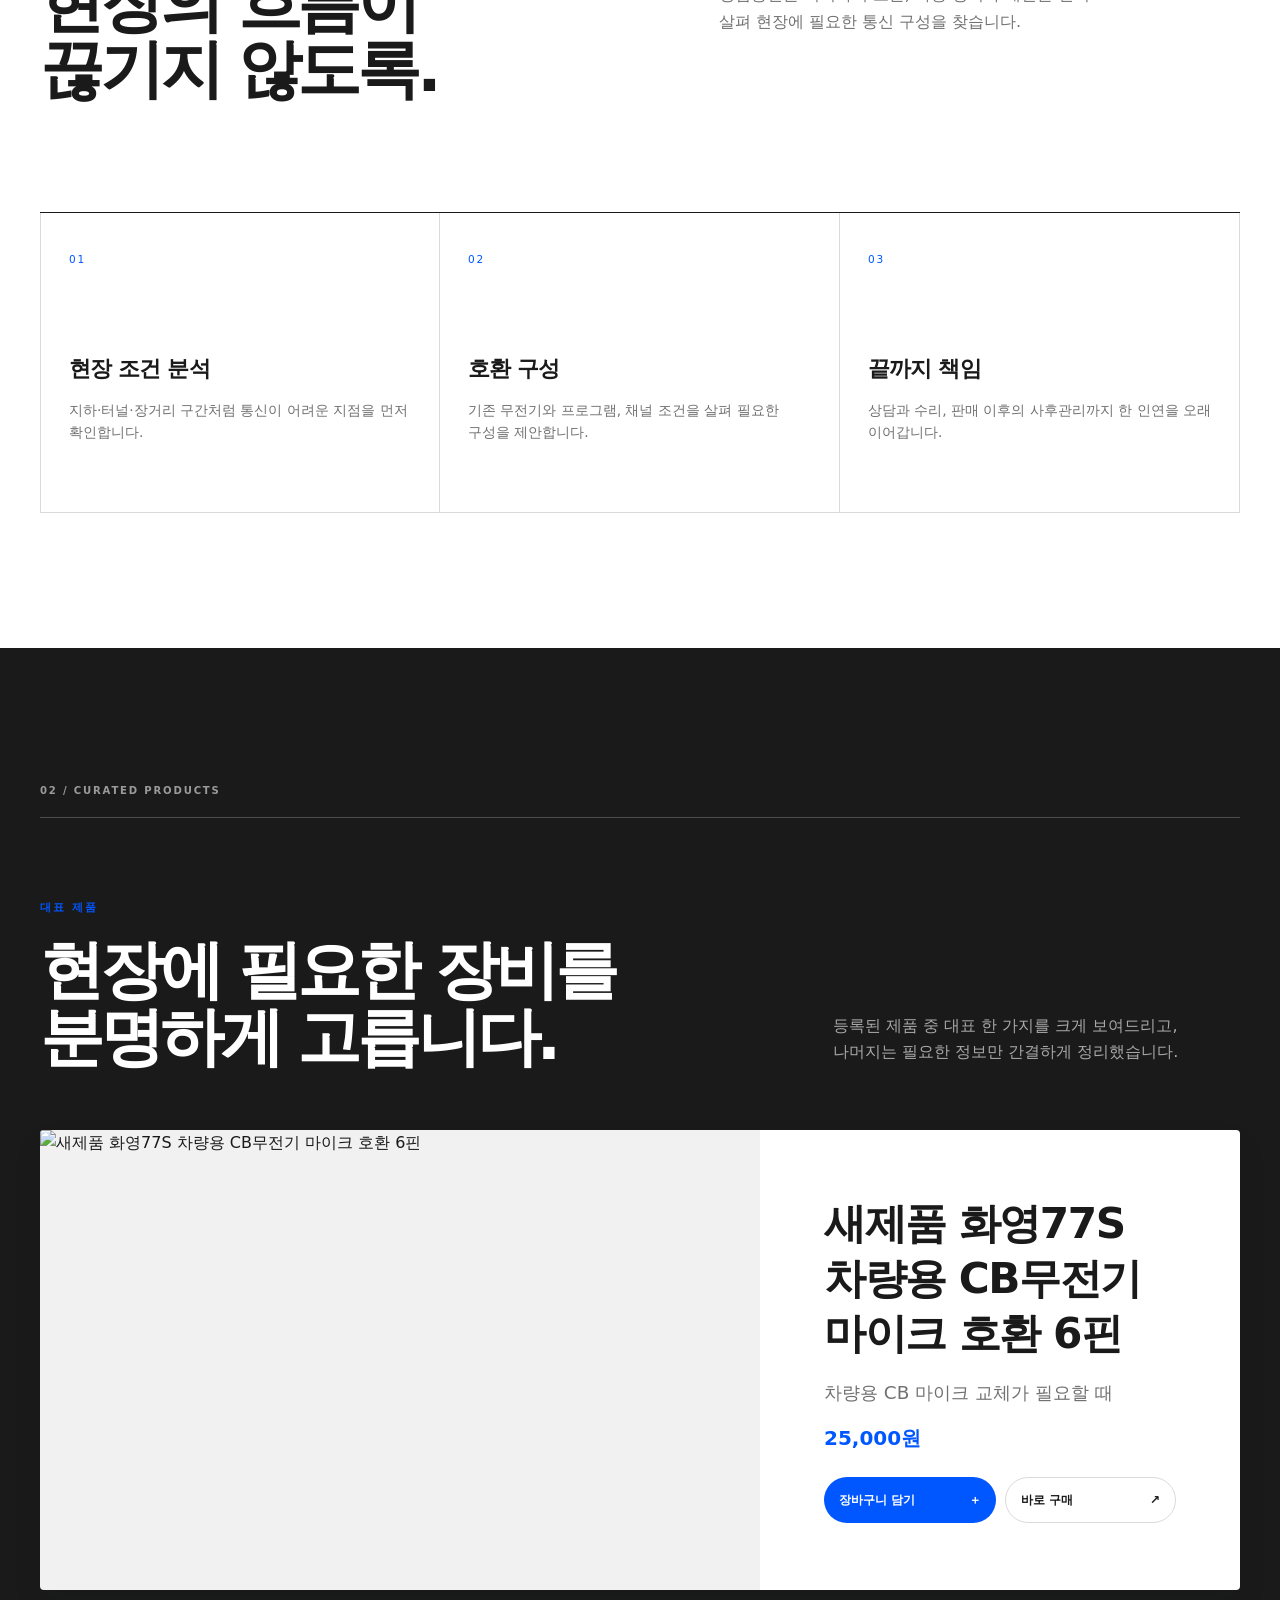
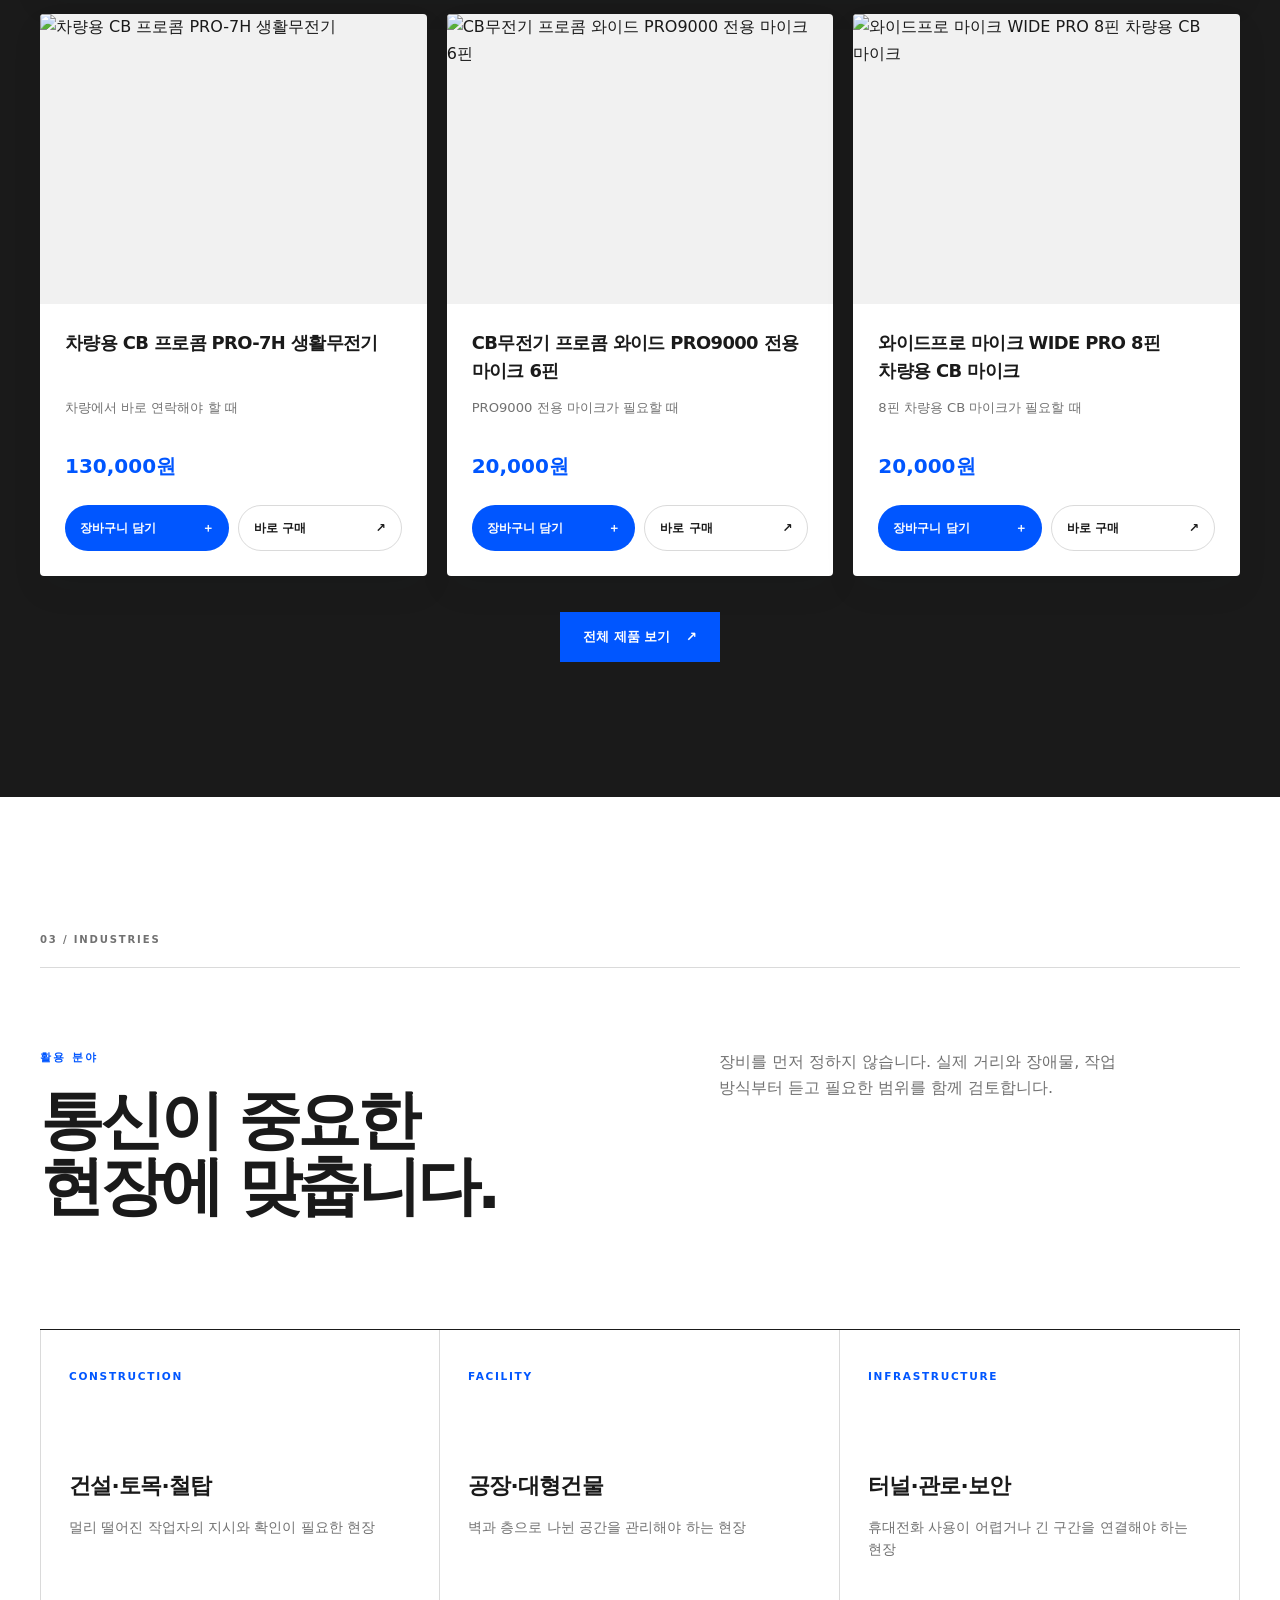
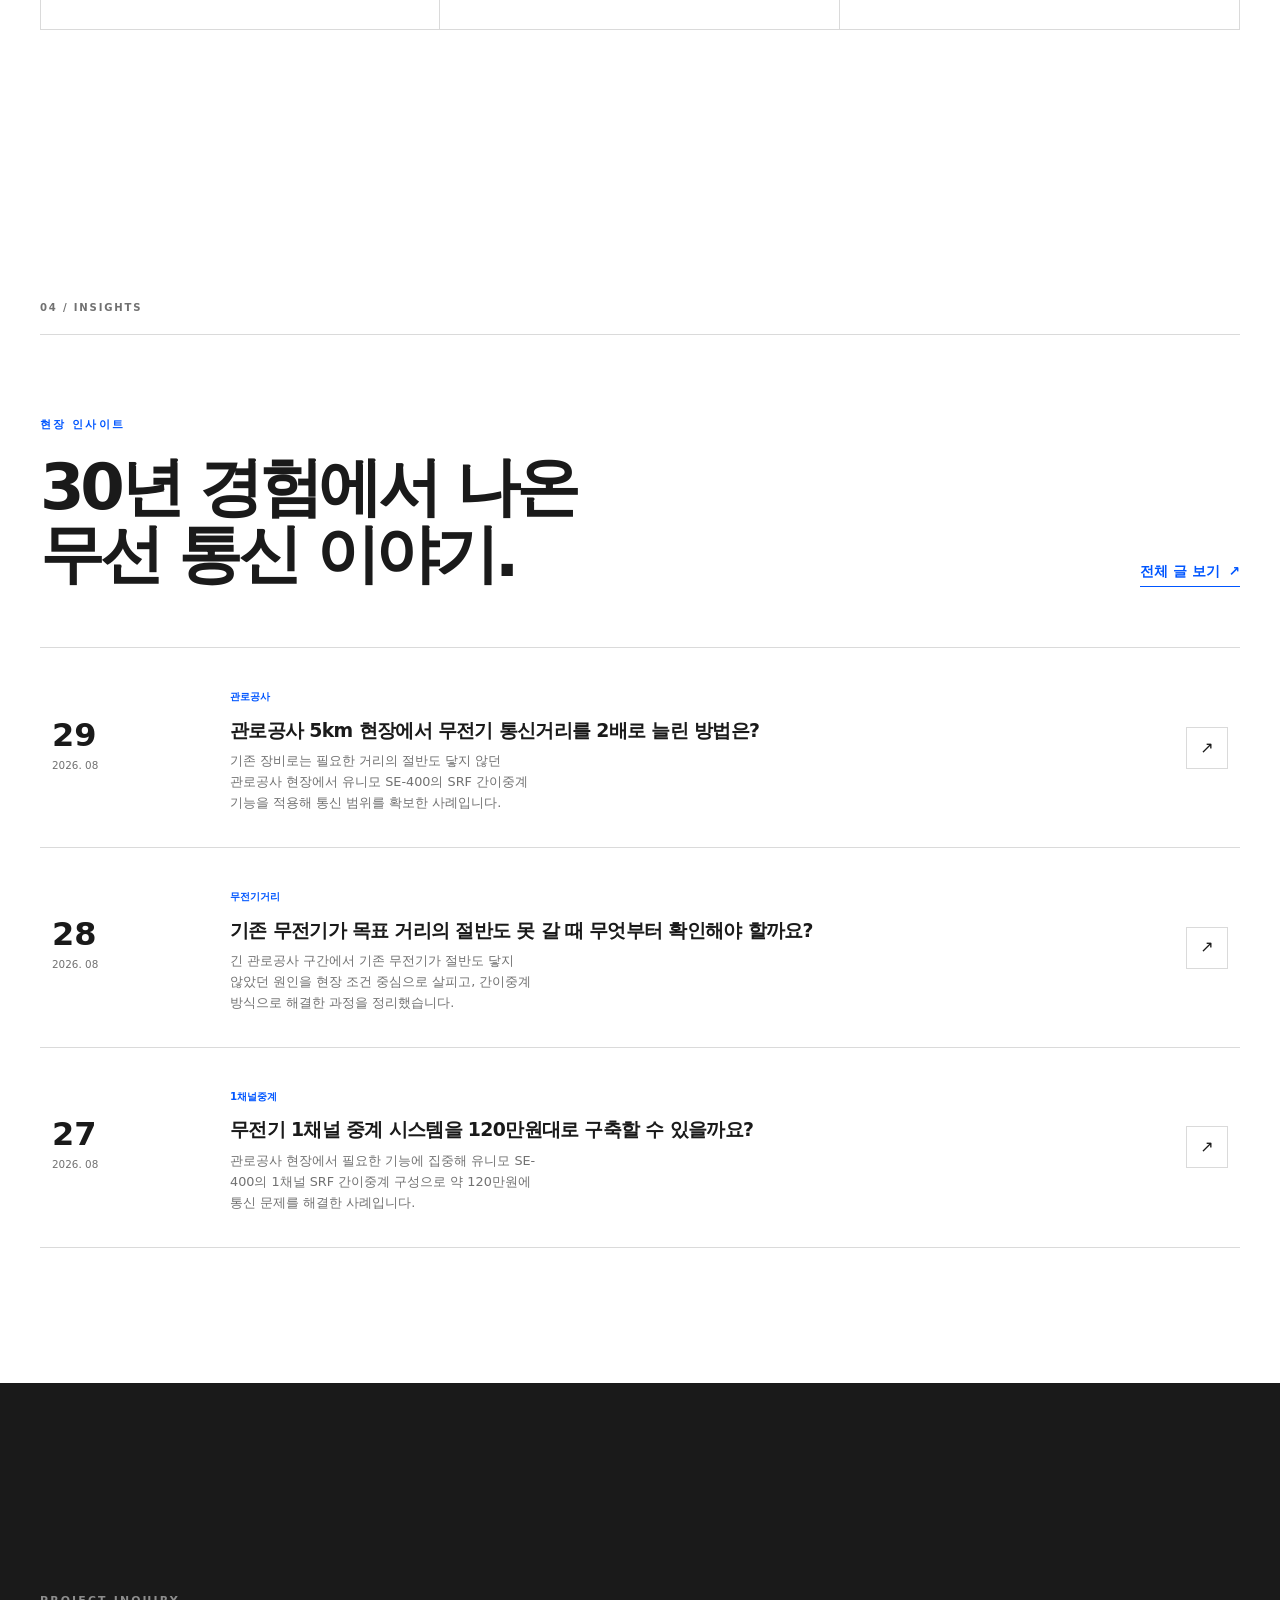
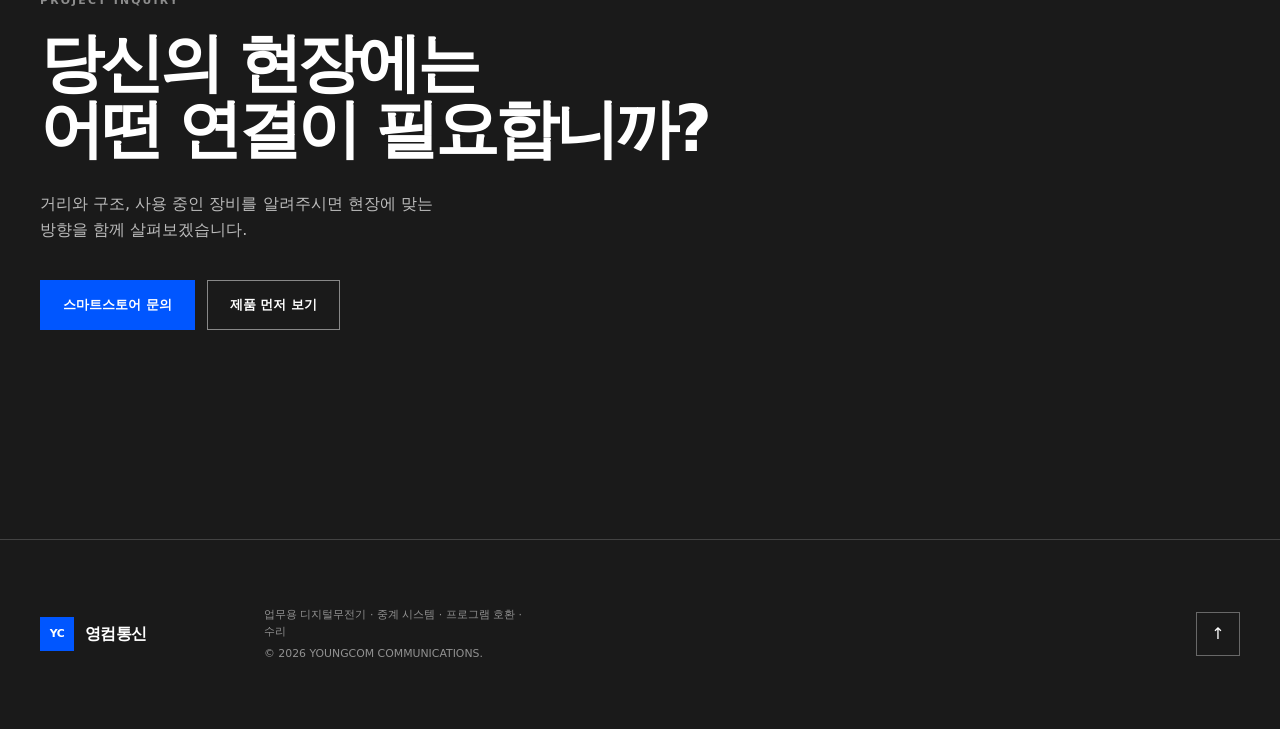
==== commit 0c23c847: "Redesign site as modern B2B radio brand" ====
--- a/index.html
+++ b/index.html
@@ -3,130 +3,119 @@
 <head>
   <meta charset="utf-8">
   <meta name="viewport" content="width=device-width, initial-scale=1">
-  <meta name="description" content="복잡한 통신을 쉽고 정직하게 안내하는 영컴통신입니다.">
-  <meta name="theme-color" content="#f7f5ef">
-  <title>영컴통신 | 내게 맞는 연결을 더 쉽게</title>
+  <meta name="description" content="영컴통신은 업무용 디지털무전기와 중계 시스템을 현장 조건에 맞춰 구성하고 판매 이후까지 책임지는 무선 통신 전문 브랜드입니다.">
+  <meta name="theme-color" content="#1a1a1a">
+  <title>영컴통신 | 현장을 위한 업무용 무선 통신</title>
+  <link rel="preconnect" href="https://cdn.jsdelivr.net" crossorigin>
+  <link rel="stylesheet" href="https://cdn.jsdelivr.net/gh/orioncactus/pretendard@v1.3.9/dist/web/variable/pretendardvariable-dynamic-subset.min.css">
+  <link rel="preload" as="image" href="assets/hero-poster.jpg">
   <link rel="stylesheet" href="styles.css">
   <link rel="stylesheet" href="catalog.css">
-  <link rel="stylesheet" href="assets/cart.css">
+  <link rel="stylesheet" href="assets/cart.css">
 </head>
 <body>
   <a class="skip-link" href="#main">본문으로 바로가기</a>
-
   <header class="site-header" id="top">
     <div class="header-inner">
-      <a class="brand" href="#home" aria-label="영컴통신 홈">
-        <span class="brand-mark" aria-hidden="true">영</span>
-        <span>영컴통신</span>
-      </a>
-      <button class="menu-toggle" type="button" aria-expanded="false" aria-controls="site-nav">
-        <span class="sr-only">메뉴 열기</span><span></span><span></span>
-      </button>
+      <a class="brand" href="#home" aria-label="영컴통신 홈"><span class="brand-mark" aria-hidden="true">YC</span><span>영컴통신</span></a>
+      <button class="menu-toggle" type="button" aria-expanded="false" aria-controls="site-nav"><span class="sr-only">메뉴 열기</span><span></span><span></span></button>
       <nav class="site-nav" id="site-nav" aria-label="주요 메뉴">
-        <a href="#home">홈</a><a href="about.html">내 소개</a><a href="products.html">제품</a>
-        <a href="story/">이야기</a><a class="nav-cta" href="#contact">연락하기</a>
+        <a class="active" href="#home">홈</a><a href="about.html">회사 소개</a><a href="products.html">제품</a>
+        <a href="story/">인사이트</a><a class="nav-cta" href="#contact">도입 문의</a>
       </nav>
     </div>
   </header>
 
   <main id="main">
-    <section class="hero" id="home">
-      <div class="hero-copy reveal">
-        <p class="eyebrow">YOUNGCOM COMMUNICATIONS</p>
-        <h1>내게 맞는 연결을,<br><em>더 쉽게.</em></h1>
-        <p class="hero-description">영컴통신은 복잡한 요금과 기기 선택을 알기 쉽게 풀어드리는 생활 통신 파트너입니다.</p>
-        <div class="hero-actions">
-          <a class="button button-primary" href="#products">대표 제품 보기</a>
-          <a class="text-link" href="#contact">편하게 상담하기 <span aria-hidden="true">↗</span></a>
+    <section class="hero-scrub" id="home" data-scrub aria-label="영컴통신 업무용 무선 통신 솔루션">
+      <div class="hero-stage">
+        <video data-scrub-video muted playsinline preload="metadata" poster="assets/hero-poster.jpg" aria-hidden="true"></video>
+        <div class="hero-scrim" aria-hidden="true"></div>
+        <div class="hero-content">
+          <p class="eyebrow eyebrow-on-dark">BUSINESS RADIO SYSTEMS</p>
+          <h1>어떤 현장에서도,<br><em>타협 없는 연결.</em></h1>
+          <p class="hero-description">업무용 디지털무전기와 중계 시스템을 현장 조건에 맞춰 구성하고, 판매 이후까지 책임집니다.</p>
+          <div class="hero-actions">
+            <a class="button button-primary" href="#products">제품 라인업 보기</a>
+            <a class="button button-ghost" href="#contact">도입 문의하기</a>
+          </div>
+          <ul class="hero-proof" aria-label="영컴통신의 강점">
+            <li>30년 무선 기술 경험</li><li>프로그램 호환·수리</li><li>판매 후 사후책임</li>
+          </ul>
         </div>
-        <div class="trust-row" aria-label="서비스 특징">
-          <span>정직한 안내</span><span>맞춤 상담</span><span>꼼꼼한 사후 관리</span>
-        </div>
-      </div>
-
-      <div class="hero-visual reveal" aria-label="영컴통신의 연결 서비스를 표현한 이미지">
-        <div class="signal signal-one"></div><div class="signal signal-two"></div>
-        <div class="phone-card">
-          <div class="phone-top"><span></span><span>5G</span></div>
-          <div class="phone-message">
-            <span class="message-dot">영</span>
-            <div><small>오늘의 안내</small><strong>나에게 딱 맞는<br>통신 생활</strong></div>
-          </div>
-          <div class="plan-pill"><span>추천 요금제</span><strong>데이터 걱정 없이</strong></div>
-          <div class="phone-line"></div><div class="phone-line short"></div>
-        </div>
-        <div class="floating-note note-top">상담 만족도 <strong>98%</strong></div>
-        <div class="floating-note note-bottom"><span class="green-dot"></span> 오늘도 상담 가능</div>
+        <div class="scroll-cue" aria-hidden="true">SCROLL <span></span></div>
       </div>
     </section>
 
-    <section class="section intro" id="about">
-      <div class="section-label">01 &nbsp; ABOUT</div>
-      <div class="intro-grid">
-        <div class="section-heading reveal">
-          <p class="eyebrow">반갑습니다</p>
-          <h2>오래 쓰는 통신,<br>처음부터 <em>편안하게</em></h2>
+    <section class="section value-section" id="about">
+      <div class="section-index">01 / FIELD SOLUTION</div>
+      <div class="section-split">
+        <div class="reveal">
+          <p class="eyebrow">현장 문제 해결</p>
+          <h2>현장의 흐름이<br>끊기지 않도록.</h2>
         </div>
-        <div class="intro-copy reveal">
-          <p class="lead">좋은 통신 서비스는 화려한 말보다 내 생활을 정확히 이해하는 데서 시작한다고 믿습니다.</p>
-          <p>영컴통신은 고객 한 분 한 분의 사용 패턴과 예산을 꼼꼼히 살펴 꼭 필요한 선택지만 안내합니다. 개통하는 순간뿐 아니라 사용하는 동안에도 편하게 찾을 수 있는 가까운 파트너가 되겠습니다.</p>
-          <dl class="stats">
-            <div><dt>1:1</dt><dd>개인 맞춤 상담</dd></div>
-            <div><dt>365</dt><dd>든든한 사후 관리</dd></div>
-            <div><dt>100%</dt><dd>투명한 안내</dd></div>
-          </dl>
+        <div class="section-copy reveal">
+          <p class="lead">통신이 멈추면 작업 확인과 안전 전달도 함께 늦어집니다.</p>
+          <p>영컴통신은 거리와 구조물, 사용 장비와 채널을 먼저 살펴 현장에 필요한 통신 구성을 찾습니다.</p>
         </div>
+      </div>
+      <div class="value-grid">
+        <article class="value-card reveal"><span>01</span><h3>현장 조건 분석</h3><p>지하·터널·장거리 구간처럼 통신이 어려운 지점을 먼저 확인합니다.</p></article>
+        <article class="value-card reveal"><span>02</span><h3>호환 구성</h3><p>기존 무전기와 프로그램, 채널 조건을 살펴 필요한 구성을 제안합니다.</p></article>
+        <article class="value-card reveal"><span>03</span><h3>끝까지 책임</h3><p>상담과 수리, 판매 이후의 사후관리까지 한 인연을 오래 이어갑니다.</p></article>
       </div>
     </section>
 
     <section class="section products" id="products">
+      <div class="section-index">02 / CURATED PRODUCTS</div>
       <div class="section-top reveal">
-        <div><p class="eyebrow">FEATURED PRODUCTS</p><h2>현장에서 믿고 쓰는<br><em>대표 제품과 기술</em></h2></div>
-        <p>제품 선택부터 프로그램 호환, 수리와 사후관리까지 30년 경험으로 함께합니다.</p>
+        <div><p class="eyebrow">대표 제품</p><h2>현장에 필요한 장비를<br>분명하게 고릅니다.</h2></div>
+        <p>등록된 제품 중 대표 한 가지를 크게 보여드리고, 나머지는 필요한 정보만 간결하게 정리했습니다.</p>
       </div>
-      <div class="catalog-grid" data-product-list data-featured="true" data-limit="3" aria-live="polite">
-        <p class="catalog-error">대표 제품을 불러오는 중입니다.</p>
+      <div class="catalog-curation" data-product-list data-curated="true" data-limit="5" aria-live="polite"><p class="catalog-error">제품 정보를 불러오는 중입니다.</p></div>
+      <div class="catalog-more"><a class="button button-primary" href="https://smartstore.naver.com/ycts" target="_blank" rel="noopener noreferrer">전체 제품 보기 <span>↗</span></a></div>
+    </section>
+
+    <section class="section industry-section">
+      <div class="section-index">03 / INDUSTRIES</div>
+      <div class="section-split">
+        <div class="reveal"><p class="eyebrow">활용 분야</p><h2>통신이 중요한<br>현장에 맞춥니다.</h2></div>
+        <p class="section-copy reveal">장비를 먼저 정하지 않습니다. 실제 거리와 장애물, 작업 방식부터 듣고 필요한 범위를 함께 검토합니다.</p>
       </div>
-      <div class="catalog-more"><a class="button button-primary" href="products.html">전체 제품 보기 <span>→</span></a></div>
+      <div class="industry-grid">
+        <article class="industry-card reveal"><b>CONSTRUCTION</b><h3>건설·토목·철탑</h3><p>멀리 떨어진 작업자의 지시와 확인이 필요한 현장</p></article>
+        <article class="industry-card reveal"><b>FACILITY</b><h3>공장·대형건물</h3><p>벽과 층으로 나뉜 공간을 관리해야 하는 현장</p></article>
+        <article class="industry-card reveal"><b>INFRASTRUCTURE</b><h3>터널·관로·보안</h3><p>휴대전화 사용이 어렵거나 긴 구간을 연결해야 하는 현장</p></article>
+      </div>
     </section>
 
     <section class="section story" id="story">
-      <div class="section-top reveal">
-        <div><p class="eyebrow">LATEST STORIES</p><h2>현장에서 전하는<br><em>통신 이야기</em></h2></div>
-        <a class="text-link" href="story/">이야기 더 보기 <span aria-hidden="true">↗</span></a>
-      </div>
-      <div class="story-list" data-home-stories aria-live="polite">
-        <p class="catalog-error">최신 이야기를 불러오는 중입니다.</p>
-      </div>
+      <div class="section-index">04 / INSIGHTS</div>
+      <div class="section-top reveal"><div><p class="eyebrow">현장 인사이트</p><h2>30년 경험에서 나온<br>무선 통신 이야기.</h2></div><a class="text-link" href="story/">전체 글 보기 <span aria-hidden="true">↗</span></a></div>
+      <div class="story-list" data-home-stories aria-live="polite"><p class="catalog-error">최신 이야기를 불러오는 중입니다.</p></div>
     </section>
 
     <section class="contact" id="contact">
       <div class="contact-inner reveal">
-        <p class="eyebrow">LET'S TALK</p>
-        <h2>무엇이 궁금한지<br><em>편하게 들려주세요.</em></h2>
-        <p>어렵게 생각하지 않아도 괜찮아요.<br>영컴통신이 하나씩 함께 살펴보겠습니다.</p>
+        <p class="eyebrow eyebrow-on-dark">PROJECT INQUIRY</p>
+        <h2>당신의 현장에는<br>어떤 연결이 필요합니까?</h2>
+        <p>거리와 구조, 사용 중인 장비를 알려주시면 현장에 맞는 방향을 함께 살펴보겠습니다.</p>
         <div class="contact-actions">
-          <a class="button button-light" href="tel:000-0000-0000">전화 상담 <span>000-0000-0000</span></a>
-          <a class="button button-outline" href="mailto:hello@example.com">이메일 문의</a>
+          <a class="button button-primary" href="https://smartstore.naver.com/ycts" target="_blank" rel="noopener noreferrer">스마트스토어 문의</a>
+          <a class="button button-ghost" href="products.html">제품 먼저 보기</a>
         </div>
-        <small>운영 시간 평일 10:00–18:00 · 주말 및 공휴일 휴무 (임시 정보)</small>
       </div>
-      <div class="contact-orbit" aria-hidden="true"><span>Y</span></div>
     </section>
   </main>
 
   <footer>
-    <a class="brand footer-brand" href="#top"><span class="brand-mark">영</span><span>영컴통신</span></a>
-    <div class="footer-info">
-      <p>대표 홍길동 &nbsp;·&nbsp; 사업자등록번호 000-00-00000 &nbsp;·&nbsp; 서울시 어딘가 (임시 정보)</p>
-      <p>© <span id="year"></span> YOUNGCOM COMMUNICATIONS. ALL RIGHTS RESERVED.</p>
-    </div>
+    <a class="brand footer-brand" href="#top"><span class="brand-mark" aria-hidden="true">YC</span><span>영컴통신</span></a>
+    <div class="footer-info"><p>업무용 디지털무전기 · 중계 시스템 · 프로그램 호환 · 수리</p><p>© <span id="year"></span> YOUNGCOM COMMUNICATIONS.</p></div>
     <a class="back-top" href="#top" aria-label="맨 위로 이동">↑</a>
   </footer>
   <script src="script.js"></script>
   <script src="products.js"></script>
   <script src="home-stories.js"></script>
-  <script src="assets/cart.js" defer></script>
+  <script src="assets/cart.js" defer></script>
 </body>
-</html>
-
+</html>
--- a/styles.css
+++ b/styles.css
@@ -1,15 +1,11 @@
-@import url('https://fonts.googleapis.com/css2?family=Noto+Sans+KR:wght@400;500;600;700&family=Gowun+Batang:wght@700&display=swap');
-
-:root{--ink:#17211b;--muted:#68716b;--paper:#f7f5ef;--white:#fffefb;--sage:#dce7d7;--green:#2e5a43;--orange:#e56f3d;--line:rgba(23,33,27,.14);--radius:28px;--serif:"Gowun Batang",serif;--sans:"Noto Sans KR",system-ui,sans-serif}
-*{box-sizing:border-box}html{scroll-behavior:smooth}body{margin:0;color:var(--ink);background:var(--paper);font-family:var(--sans);line-height:1.7;word-break:keep-all}a{color:inherit;text-decoration:none}button{font:inherit}.sr-only{position:absolute;width:1px;height:1px;padding:0;margin:-1px;overflow:hidden;clip:rect(0,0,0,0);white-space:nowrap;border:0}.skip-link{position:fixed;left:1rem;top:-5rem;z-index:999;padding:.75rem 1rem;color:#fff;background:var(--green);border-radius:8px}.skip-link:focus{top:1rem}
-.site-header{position:fixed;inset:0 0 auto;z-index:100;transition:.3s ease}.site-header.scrolled{background:rgba(247,245,239,.9);border-bottom:1px solid var(--line);backdrop-filter:blur(14px)}.header-inner{width:min(1180px,calc(100% - 48px));height:86px;margin:auto;display:flex;align-items:center;justify-content:space-between}.brand{display:inline-flex;align-items:center;gap:10px;font-size:1.05rem;font-weight:700;letter-spacing:-.03em}.brand-mark{width:34px;height:34px;display:grid;place-items:center;color:var(--white);background:var(--green);border-radius:50% 50% 48% 42%;font-family:var(--serif)}.site-nav{display:flex;align-items:center;gap:36px;font-size:.88rem;font-weight:600}.site-nav a{position:relative}.site-nav a:not(.nav-cta)::after{content:"";position:absolute;left:0;right:100%;bottom:-5px;height:1px;background:currentColor;transition:.25s}.site-nav a:hover::after,.site-nav a.active::after{right:0}.nav-cta{padding:10px 18px;color:#fff;background:var(--green);border-radius:999px}.menu-toggle{display:none;width:42px;height:42px;padding:10px;border:0;background:transparent}.menu-toggle>span:not(.sr-only){display:block;width:100%;height:1px;margin:6px 0;background:var(--ink);transition:.25s}
-.hero{min-height:760px;max-width:1280px;margin:auto;padding:160px 64px 90px;display:grid;grid-template-columns:1.02fr .98fr;align-items:center;gap:70px;overflow:hidden}.eyebrow{margin:0 0 18px;color:var(--green);font-size:.72rem;font-weight:700;letter-spacing:.18em}h1,h2,h3,p{margin-top:0}h1{margin-bottom:28px;font-size:clamp(3.3rem,6vw,5.8rem);line-height:1.12;letter-spacing:-.075em}h1 em,h2 em{color:var(--green);font-family:var(--serif);font-style:normal;letter-spacing:-.08em}.hero-description{max-width:520px;margin-bottom:35px;color:var(--muted);font-size:1.08rem}.hero-actions,.contact-actions{display:flex;align-items:center;gap:26px;flex-wrap:wrap}.button{min-height:52px;padding:13px 24px;display:inline-flex;align-items:center;justify-content:center;gap:18px;border-radius:999px;font-weight:700;transition:transform .25s,box-shadow .25s,background .25s}.button:hover{transform:translateY(-3px);box-shadow:0 12px 25px rgba(23,33,27,.13)}.button-primary{color:#fff;background:var(--green)}.text-link{display:inline-flex;align-items:center;gap:8px;padding-bottom:3px;border-bottom:1px solid var(--ink);font-size:.9rem;font-weight:600}.trust-row{margin-top:55px;display:flex;gap:24px;color:var(--muted);font-size:.75rem}.trust-row span::before{content:"✓";margin-right:7px;color:var(--green);font-weight:700}
-.hero-visual{position:relative;min-height:520px;display:grid;place-items:center}.hero-visual::before{content:"";position:absolute;width:420px;height:420px;background:var(--sage);border-radius:52% 48% 45% 55%/55% 48% 52% 45%;transform:rotate(-8deg)}.phone-card{position:relative;z-index:2;width:240px;height:430px;padding:22px;background:var(--white);border:8px solid var(--ink);border-radius:38px;box-shadow:0 28px 55px rgba(23,33,27,.2);transform:rotate(5deg)}.phone-top{display:flex;align-items:center;justify-content:space-between;font-size:.58rem;font-weight:700}.phone-top span:first-child{width:56px;height:13px;margin-left:70px;background:var(--ink);border-radius:999px}.phone-message{margin-top:52px;display:flex;align-items:center;gap:11px}.message-dot{flex:0 0 40px;height:40px;display:grid;place-items:center;color:#fff;background:var(--green);border-radius:50%;font-family:var(--serif)}.phone-message small{display:block;color:var(--muted);font-size:.58rem}.phone-message strong{font-size:.9rem;line-height:1.35}.plan-pill{margin-top:42px;padding:18px 16px;color:#fff;background:var(--green);border-radius:18px}.plan-pill span{display:block;opacity:.7;font-size:.55rem}.plan-pill strong{font-size:.8rem}.phone-line{width:100%;height:8px;margin-top:22px;background:#e9ece8;border-radius:99px}.phone-line.short{width:60%;margin-top:10px}.floating-note{position:absolute;z-index:3;padding:14px 18px;background:var(--white);border:1px solid rgba(23,33,27,.08);border-radius:16px;box-shadow:0 14px 30px rgba(23,33,27,.12);font-size:.72rem}.floating-note strong{display:block;color:var(--orange);font-family:var(--serif);font-size:1.4rem}.note-top{top:105px;right:0;transform:rotate(-3deg)}.note-bottom{left:0;bottom:95px}.green-dot{width:8px;height:8px;margin-right:7px;display:inline-block;background:#65aa78;border-radius:50%;box-shadow:0 0 0 5px rgba(101,170,120,.15)}.signal{position:absolute;border:1px solid rgba(46,90,67,.22);border-radius:50%}.signal-one{width:520px;height:520px}.signal-two{width:620px;height:620px}
-.section{max-width:1180px;margin:auto;padding:130px 24px}.section-label{padding-bottom:18px;border-bottom:1px solid var(--line);color:var(--muted);font-size:.65rem;letter-spacing:.16em}.intro-grid{padding-top:75px;display:grid;grid-template-columns:1fr 1fr;gap:100px}h2{margin-bottom:30px;font-size:clamp(2.5rem,4.8vw,4.4rem);line-height:1.2;letter-spacing:-.065em}.intro-copy .lead{color:var(--ink);font-size:1.25rem;font-weight:600}.intro-copy>p:not(.lead){color:var(--muted)}.stats{margin:55px 0 0;padding-top:30px;display:grid;grid-template-columns:repeat(3,1fr);border-top:1px solid var(--line)}.stats div{padding-right:12px}.stats dt{font-family:var(--serif);font-size:1.75rem;font-weight:700}.stats dd{margin:3px 0 0;color:var(--muted);font-size:.7rem}
-.products{max-width:none;padding-left:max(24px,calc((100vw - 1132px)/2));padding-right:max(24px,calc((100vw - 1132px)/2));background:#e9ede5}.section-top{margin-bottom:65px;display:flex;align-items:end;justify-content:space-between;gap:30px}.section-top h2{margin-bottom:0}.section-top>p{max-width:360px;margin-bottom:6px;color:var(--muted);font-size:.85rem}.product-grid{display:grid;grid-template-columns:repeat(3,1fr);gap:18px}.product-card{position:relative;min-height:490px;padding:28px;display:flex;flex-direction:column;justify-content:space-between;background:var(--white);border-radius:var(--radius);overflow:hidden;transition:transform .3s,box-shadow .3s}.product-card:hover{transform:translateY(-8px);box-shadow:0 24px 50px rgba(23,33,27,.1)}.product-card.featured{color:#fff;background:var(--green)}.card-number{color:var(--muted);font-size:.65rem}.featured .card-number{color:rgba(255,255,255,.55)}.product-icon{height:170px;display:grid;place-items:center}.icon-plan{align-items:end;grid-template-columns:repeat(3,35px);gap:8px}.icon-plan i{display:block;background:var(--sage);border-radius:18px 18px 5px 5px}.icon-plan i:nth-child(1){height:65px;opacity:.45}.icon-plan i:nth-child(2){height:115px}.icon-plan i:nth-child(3){height:88px;opacity:.7}.icon-device div{width:95px;height:155px;border:5px solid var(--ink);border-radius:22px;box-shadow:18px 18px 0 var(--sage);transform:rotate(-8deg)}.icon-home div{position:relative;width:130px;height:100px;background:var(--sage);border-radius:8px 8px 24px 24px}.icon-home div::before{content:"";position:absolute;left:17px;top:-36px;width:92px;height:92px;background:var(--sage);transform:rotate(45deg);border-radius:8px}.icon-home div::after{content:"◉";position:absolute;inset:35px 0 0;text-align:center;color:var(--green);font-size:1.7rem}.tag{display:inline-block;margin-bottom:11px;color:var(--orange);font-size:.58rem;font-weight:700;letter-spacing:.14em}.featured .tag{color:#f2c7a9}.product-content h3{margin-bottom:12px;font-size:1.5rem;letter-spacing:-.04em}.product-content p{min-height:68px;color:var(--muted);font-size:.82rem}.featured .product-content p{color:rgba(255,255,255,.7)}.product-content a{display:flex;justify-content:space-between;padding-top:18px;border-top:1px solid var(--line);font-size:.78rem;font-weight:700}.featured .product-content a{border-color:rgba(255,255,255,.2)}
-.story-list{border-top:1px solid var(--line)}.story-item{padding:32px 12px;display:grid;grid-template-columns:160px 1fr auto;align-items:center;gap:24px;border-bottom:1px solid var(--line);transition:padding .25s,background .25s}.story-item:hover{padding-left:24px;padding-right:24px;background:rgba(255,255,255,.55)}.story-date strong{display:block;font-family:var(--serif);font-size:2rem;line-height:1}.story-date span,.category{color:var(--muted);font-size:.62rem}.category{color:var(--green);font-weight:700}.story-item h3{margin:5px 0 3px;font-size:1.18rem}.story-item p{margin:0;color:var(--muted);font-size:.78rem}.round-arrow{width:42px;height:42px;display:grid;place-items:center;border:1px solid var(--line);border-radius:50%}
-.contact{position:relative;min-height:640px;padding:110px max(24px,calc((100vw - 1132px)/2));display:flex;align-items:center;color:#fff;background:var(--green);overflow:hidden}.contact-inner{position:relative;z-index:2}.contact .eyebrow{color:#b8d1bc}.contact h2 em{color:#e8d6b7}.contact>.contact-inner>p:not(.eyebrow){color:rgba(255,255,255,.68)}.contact-actions{margin:35px 0 24px}.button-light{color:var(--green);background:#fff}.button-light span{color:var(--muted);font-size:.72rem}.button-outline{border:1px solid rgba(255,255,255,.45)}.contact small{color:rgba(255,255,255,.45);font-size:.65rem}.contact-orbit{position:absolute;right:-80px;width:min(48vw,600px);aspect-ratio:1;display:grid;place-items:center;border:1px solid rgba(255,255,255,.16);border-radius:50%}.contact-orbit::before,.contact-orbit::after{content:"";position:absolute;width:72%;height:72%;border:1px solid rgba(255,255,255,.12);border-radius:50%}.contact-orbit::after{width:42%;height:42%}.contact-orbit span{font-family:var(--serif);font-size:7rem;opacity:.12}
-footer{min-height:160px;padding:45px max(24px,calc((100vw - 1132px)/2));display:grid;grid-template-columns:180px 1fr auto;align-items:center;gap:30px;background:#101713;color:#fff}.footer-info{color:rgba(255,255,255,.45);font-size:.65rem}.footer-info p{margin:4px 0}.back-top{width:44px;height:44px;display:grid;place-items:center;border:1px solid rgba(255,255,255,.25);border-radius:50%}.reveal{opacity:0;transform:translateY(24px);transition:opacity .75s ease,transform .75s ease}.reveal.visible{opacity:1;transform:none}
-@media(max-width:900px){.header-inner{width:calc(100% - 32px);height:72px}.menu-toggle{display:block;z-index:2}.menu-toggle[aria-expanded="true"] span:nth-last-child(2){transform:translateY(3.5px) rotate(45deg)}.menu-toggle[aria-expanded="true"] span:last-child{transform:translateY(-3.5px) rotate(-45deg)}.site-nav{position:fixed;inset:0;padding:100px 32px 40px;display:flex;flex-direction:column;align-items:flex-start;gap:22px;background:var(--paper);font-size:1.45rem;transform:translateX(100%);transition:.3s ease}.site-nav.open{transform:none}.nav-cta{margin-top:12px;font-size:1rem}.hero{min-height:auto;padding:130px 28px 80px;grid-template-columns:1fr;gap:35px}.hero-visual{min-height:470px}.signal-two{width:530px;height:530px}.intro-grid{grid-template-columns:1fr;gap:20px}.product-grid{grid-template-columns:1fr 1fr}.product-card:last-child{grid-column:1/-1}.contact-orbit{right:-240px;width:620px}}
-@media(max-width:620px){h1{font-size:clamp(3rem,15vw,4.4rem)}h2{font-size:clamp(2.25rem,11vw,3.3rem)}.hero{padding-left:20px;padding-right:20px}.hero-actions{align-items:flex-start;flex-direction:column;gap:18px}.trust-row{margin-top:42px;gap:10px 18px;flex-wrap:wrap}.hero-visual{min-height:420px;transform:scale(.88);margin:-20px -30px}.phone-card{width:220px;height:390px}.hero-visual::before{width:350px;height:350px}.signal-one{width:420px;height:420px}.signal-two{width:500px;height:500px}.note-top{right:5px}.note-bottom{left:4px;bottom:70px}.section{padding:90px 20px}.intro-grid{padding-top:50px}.stats{gap:10px}.stats dt{font-size:1.35rem}.products{padding-left:20px;padding-right:20px}.section-top{margin-bottom:42px;align-items:flex-start;flex-direction:column}.section-top>p{font-size:.76rem}.product-grid{grid-template-columns:1fr}.product-card:last-child{grid-column:auto}.product-card{min-height:450px}.story-item{grid-template-columns:65px 1fr;padding:24px 4px;gap:15px}.story-item p,.round-arrow{display:none}.story-date strong{font-size:1.6rem}.story-item h3{font-size:.98rem;line-height:1.5}.contact{min-height:650px;padding:85px 20px}.contact-actions{align-items:stretch;flex-direction:column;gap:12px}.button-outline{background:rgba(255,255,255,.06)}.contact-orbit{right:-340px;bottom:-100px;opacity:.6}footer{padding:42px 20px;grid-template-columns:1fr auto}.footer-info{grid-column:1/-1;grid-row:2}}
-@media(prefers-reduced-motion:reduce){html{scroll-behavior:auto}*,*::before,*::after{animation-duration:.01ms!important;transition-duration:.01ms!important}.reveal{opacity:1;transform:none}}
+:root{--white:#fff;--ink:#1a1a1a;--blue:#0056ff;--paper:var(--white);--green:var(--blue);--orange:var(--blue);--muted:rgba(26,26,26,.62);--line:rgba(26,26,26,.16);--radius:4px;--sans:"Pretendard Variable","Pretendard","Noto Sans KR",system-ui,sans-serif;--serif:var(--sans);--max:1200px;--pad:max(24px,calc((100vw - var(--max))/2))}
+*{box-sizing:border-box}html{scroll-behavior:smooth;overflow-x:clip}body{margin:0;overflow-x:clip;color:var(--ink);background:var(--white);font-family:var(--sans);line-height:1.65;word-break:keep-all}a{color:inherit;text-decoration:none}button{font:inherit}img,video{max-width:100%}h1,h2,h3,p{margin-top:0}p{max-width:40ch}.sr-only{position:absolute;width:1px;height:1px;padding:0;margin:-1px;overflow:hidden;clip:rect(0,0,0,0);white-space:nowrap;border:0}.skip-link{position:fixed;left:1rem;top:-5rem;z-index:999;padding:.75rem 1rem;color:var(--white);background:var(--blue)}.skip-link:focus{top:1rem}
+.site-header{position:fixed;inset:0 0 auto;z-index:100;background:rgba(255,255,255,.94);border-bottom:1px solid var(--line);backdrop-filter:blur(16px)}.header-inner{width:min(var(--max),calc(100% - 48px));height:78px;margin:auto;display:flex;align-items:center;justify-content:space-between}.brand{display:inline-flex;align-items:center;gap:11px;font-size:1rem;font-weight:800;letter-spacing:-.035em}.brand-mark{width:34px;height:34px;display:grid;place-items:center;color:var(--white);background:var(--blue);font-size:.68rem;font-weight:900;letter-spacing:-.04em}.site-nav{display:flex;align-items:center;gap:34px;font-size:.83rem;font-weight:650}.site-nav a{position:relative}.site-nav a:not(.nav-cta)::after{content:"";position:absolute;left:0;right:100%;bottom:-8px;height:2px;background:var(--blue);transition:right .22s}.site-nav a:hover::after,.site-nav a.active::after{right:0}.nav-cta{padding:10px 17px;color:var(--white);background:var(--blue)}.menu-toggle{display:none;width:42px;height:42px;padding:10px;border:0;background:transparent}.menu-toggle>span:not(.sr-only){display:block;width:100%;height:2px;margin:6px 0;background:var(--ink);transition:transform .2s}
+.eyebrow{margin:0 0 20px;color:var(--blue);font-size:.68rem;font-weight:800;letter-spacing:.2em;text-transform:uppercase}.eyebrow-on-dark{color:var(--white);opacity:.72}h1{margin-bottom:28px;font-size:clamp(3.4rem,7.8vw,7.4rem);line-height:.98;letter-spacing:-.075em}h2{margin-bottom:28px;font-size:clamp(2.4rem,5vw,5rem);line-height:1.04;letter-spacing:-.065em}h3{letter-spacing:-.035em}h1 em,h2 em{color:var(--blue);font-style:normal}.button{min-height:50px;padding:13px 22px;display:inline-flex;align-items:center;justify-content:center;gap:16px;border:1px solid transparent;font-size:.82rem;font-weight:750;transition:background .2s,color .2s,border-color .2s}.button-primary{color:var(--white);background:var(--blue)}.button-primary:hover{color:var(--blue);background:var(--white)}.button-ghost{color:var(--white);border-color:rgba(255,255,255,.48);background:transparent}.button-ghost:hover{border-color:var(--white);background:rgba(255,255,255,.12)}.button-light{color:var(--blue);background:var(--white)}.text-link{display:inline-flex;align-items:center;gap:9px;padding-bottom:4px;border-bottom:1px solid currentColor;color:var(--blue);font-size:.85rem;font-weight:750}
+.hero-scrub{height:320svh;color:var(--white);background:var(--ink)}.hero-stage{position:sticky;top:0;height:100svh;min-height:660px;overflow:hidden}.hero-stage video{position:absolute;inset:0;width:100%;height:100%;object-fit:cover}.hero-scrim{position:absolute;inset:0;background:linear-gradient(90deg,rgba(26,26,26,.9) 0%,rgba(26,26,26,.62) 48%,rgba(26,26,26,.2) 76%,rgba(26,26,26,.48) 100%)}.hero-content{position:relative;z-index:2;width:min(var(--max),calc(100% - 48px));height:100%;margin:auto;padding-top:clamp(150px,19vh,210px);display:flex;flex-direction:column;align-items:flex-start}.hero-content h1{max-width:11ch}.hero-description{margin-bottom:34px;color:rgba(255,255,255,.78);font-size:clamp(1rem,1.4vw,1.18rem)}.hero-actions{display:flex;gap:12px;flex-wrap:wrap}.hero-proof{margin:auto 0 42px;padding:22px 0 0;display:flex;gap:18px 34px;flex-wrap:wrap;border-top:1px solid rgba(255,255,255,.28);list-style:none;color:rgba(255,255,255,.72);font-size:.72rem}.hero-proof li::before{content:"";width:6px;height:6px;margin-right:9px;display:inline-block;background:var(--blue)}.scroll-cue{position:absolute;right:24px;bottom:38px;z-index:2;display:flex;align-items:center;gap:10px;color:rgba(255,255,255,.7);font-size:.6rem;letter-spacing:.18em}.scroll-cue span{width:48px;height:1px;background:rgba(255,255,255,.5)}
+.section{max-width:none;padding:clamp(110px,15vh,170px) var(--pad)}.section-index{padding-bottom:18px;border-bottom:1px solid var(--line);color:var(--muted);font-size:.63rem;font-weight:750;letter-spacing:.18em}.section-split{margin-top:clamp(60px,9vh,100px);display:grid;grid-template-columns:1.05fr .95fr;gap:clamp(50px,8vw,120px);align-items:start}.section-copy{color:var(--muted);font-size:1rem}.section-copy .lead,.lead{color:var(--ink);font-size:1.2rem;font-weight:700}.value-grid,.industry-grid{margin-top:clamp(60px,9vh,100px);display:grid;grid-template-columns:repeat(3,1fr);border-top:1px solid var(--ink)}.value-card,.industry-card{min-height:300px;padding:32px 28px;border-right:1px solid var(--line);border-bottom:1px solid var(--line)}.value-card:first-child,.industry-card:first-child{border-left:1px solid var(--line)}.value-card>span,.industry-card>b{color:var(--blue);font-size:.66rem;letter-spacing:.16em}.value-card h3,.industry-card h3{margin:80px 0 12px;font-size:1.35rem}.value-card p,.industry-card p{margin:0;color:var(--muted);font-size:.86rem}.products{background:var(--ink);color:var(--white)}.products .section-index{border-color:rgba(255,255,255,.22);color:rgba(255,255,255,.56)}.section-top{margin:clamp(60px,9vh,100px) 0 60px;display:flex;align-items:end;justify-content:space-between;gap:44px}.section-top h2{margin-bottom:0}.section-top>p{margin-bottom:5px;color:var(--muted)}.products .section-top>p{color:rgba(255,255,255,.62)}.catalog-more{margin-top:42px;text-align:center}.story-list{border-top:1px solid var(--line)}.story-item{padding:34px 12px;display:grid;grid-template-columns:150px 1fr auto;align-items:center;gap:28px;border-bottom:1px solid var(--line);transition:background .2s,padding .2s}.story-item:hover{padding-left:24px;padding-right:24px;background:rgba(0,86,255,.06)}.story-date strong{display:block;font-size:2rem;line-height:1}.story-date span,.category{color:var(--muted);font-size:.65rem}.category{color:var(--blue);font-weight:800}.story-item h3{margin:6px 0 4px;font-size:1.18rem}.story-item p{margin:0;color:var(--muted);font-size:.8rem}.round-arrow{width:42px;height:42px;display:grid;place-items:center;border:1px solid var(--line)}
+.contact{min-height:84svh;padding:clamp(110px,15vh,170px) var(--pad);display:flex;align-items:center;color:var(--white);background:var(--ink)}.contact-inner{width:100%}.contact h2{max-width:15ch}.contact p{color:rgba(255,255,255,.7)}.contact-actions{margin-top:36px;display:flex;gap:12px;flex-wrap:wrap}footer{min-height:190px;padding:48px var(--pad);display:grid;grid-template-columns:190px 1fr auto;align-items:center;gap:34px;color:var(--white);background:var(--ink);border-top:1px solid rgba(255,255,255,.18)}.footer-info{color:rgba(255,255,255,.52);font-size:.68rem}.footer-info p{margin:4px 0}.back-top{width:44px;height:44px;display:grid;place-items:center;border:1px solid rgba(255,255,255,.34)}
+.reveal{opacity:0;transform:translateY(28px);transition:opacity .7s ease,transform .7s ease}.reveal.visible{opacity:1;transform:none}
+@media(max-width:900px){.header-inner{width:calc(100% - 32px);height:70px}.menu-toggle{display:block;z-index:2}.menu-toggle[aria-expanded="true"] span:nth-last-child(2){transform:translateY(4px) rotate(45deg)}.menu-toggle[aria-expanded="true"] span:last-child{transform:translateY(-4px) rotate(-45deg)}.site-nav{position:fixed;inset:70px 0 0;padding:48px 24px;display:flex;flex-direction:column;align-items:flex-start;gap:24px;background:var(--white);font-size:1.35rem;transform:translateX(100%);transition:transform .25s}.site-nav.open{transform:none}.nav-cta{margin-top:10px;font-size:.9rem}.section-split{grid-template-columns:1fr;gap:28px}.value-grid,.industry-grid{grid-template-columns:1fr}.value-card,.industry-card{min-height:220px;border-left:1px solid var(--line)}.value-card h3,.industry-card h3{margin-top:55px}}
+@media(max-width:620px){h1{font-size:clamp(3rem,15vw,4.8rem)}h2{font-size:clamp(2.35rem,12vw,3.7rem)}.hero-scrub{height:260svh}.hero-stage{min-height:600px}.hero-scrim{background:linear-gradient(0deg,rgba(26,26,26,.94) 0%,rgba(26,26,26,.65) 55%,rgba(26,26,26,.28) 100%)}.hero-content{width:calc(100% - 40px);padding-top:140px}.hero-proof{margin-bottom:28px}.scroll-cue{display:none}.section{padding:clamp(96px,15vh,130px) 20px}.section-top{align-items:flex-start;flex-direction:column}.story-item{grid-template-columns:62px 1fr;padding:26px 4px;gap:14px}.story-item p,.round-arrow{display:none}.story-date strong{font-size:1.5rem}.contact{padding-left:20px;padding-right:20px}.contact-actions{align-items:stretch;flex-direction:column}footer{padding:42px 20px;grid-template-columns:1fr auto}.footer-info{grid-column:1/-1;grid-row:2}}
+@media(prefers-reduced-motion:reduce){html{scroll-behavior:auto}.hero-scrub{height:100svh}.hero-stage{position:relative}.reveal{opacity:1;transform:none;transition:none}*,*::before,*::after{animation:none!important;transition:none!important}}
--- a/catalog.css
+++ b/catalog.css
@@ -1,3 +1,30 @@
-.catalog-grid{display:grid;grid-template-columns:repeat(3,minmax(0,1fr));gap:20px}.catalog-card{min-width:0;background:var(--white);border-radius:var(--radius);overflow:hidden;box-shadow:0 14px 34px rgba(23,33,27,.06);transition:transform .3s,box-shadow .3s}.catalog-card:hover{transform:translateY(-7px);box-shadow:0 24px 50px rgba(23,33,27,.12)}.catalog-card>img{width:100%;aspect-ratio:4/3;display:block;object-fit:cover;background:#eef0eb}.catalog-card-body{padding:25px}.catalog-card h3{min-height:3.2em;margin:0 0 16px;font-size:1.12rem;line-height:1.55;letter-spacing:-.035em}.catalog-price{margin:0 0 22px;color:var(--green);font-family:var(--serif);font-size:1.25rem;font-weight:700}.catalog-buy{display:flex;align-items:center;justify-content:space-between;padding:13px 18px;color:#fff;background:var(--green);border-radius:999px;font-size:.8rem;font-weight:700}.catalog-error{grid-column:1/-1;padding:35px;color:var(--muted);background:var(--white);border-radius:20px;text-align:center}.catalog-more{margin-top:36px;text-align:center}.catalog-page{background:var(--paper)}.catalog-hero{max-width:1180px;margin:auto;padding:170px 24px 75px}.catalog-hero h1{max-width:850px}.catalog-hero>p:last-child{max-width:610px;color:var(--muted)}.catalog-section{padding-top:40px}.store-notice{margin-top:35px;padding:22px 26px;display:flex;align-items:center;justify-content:space-between;gap:20px;background:#e9ede5;border-radius:18px;color:var(--muted);font-size:.78rem}.store-notice a{color:var(--green);font-weight:700;white-space:nowrap}
-@media(max-width:900px){.catalog-grid{grid-template-columns:repeat(2,minmax(0,1fr))}.catalog-grid .catalog-card:last-child{grid-column:1/-1}.catalog-hero{padding-top:135px}}
-@media(max-width:620px){.catalog-grid{grid-template-columns:1fr}.catalog-grid .catalog-card:last-child{grid-column:auto}.catalog-card h3{min-height:auto}.catalog-hero{padding:125px 20px 45px}.store-notice{align-items:flex-start;flex-direction:column}}
+.catalog-curation{display:grid;gap:24px}
+.catalog-grid{display:grid;grid-template-columns:repeat(3,minmax(0,1fr));gap:20px}
+.catalog-card{min-width:0;color:var(--ink);background:var(--white);border-radius:var(--radius);overflow:hidden;box-shadow:0 14px 34px rgba(23,33,27,.06);transition:transform .3s,box-shadow .3s}
+.catalog-card:hover{transform:translateY(-7px);box-shadow:0 24px 50px rgba(23,33,27,.12)}
+.catalog-card>img{width:100%;aspect-ratio:4/3;display:block;object-fit:cover;background:rgba(26,26,26,.06)}
+.catalog-card-body{padding:25px}
+.catalog-card h3{min-height:3.2em;margin:0 0 10px;font-size:1.12rem;line-height:1.55;letter-spacing:-.035em}
+.catalog-tagline{min-height:3em;margin:0 0 14px;color:var(--muted);font-size:.82rem}
+.catalog-price{margin:0 0 22px;color:var(--green);font-family:var(--serif);font-size:1.25rem;font-weight:700}
+.catalog-actions{display:grid;grid-template-columns:1fr 1fr;gap:9px}
+.catalog-buy,.catalog-store{min-height:46px;padding:11px 15px;display:flex;align-items:center;justify-content:space-between;border-radius:999px;font:inherit;font-size:.76rem;font-weight:700;cursor:pointer}
+.catalog-buy{border:0;color:#fff;background:var(--green)}
+.catalog-store{border:1px solid var(--line);color:var(--ink);background:transparent}
+.catalog-card--hero{display:grid;grid-template-columns:minmax(0,1.2fr) minmax(310px,.8fr);min-height:460px}
+.catalog-card--hero>img{height:100%;aspect-ratio:auto}
+.catalog-card--hero .catalog-card-body{padding:clamp(34px,5vw,64px);display:flex;flex-direction:column;justify-content:center}
+.catalog-card--hero h3{min-height:0;margin-bottom:16px;font-size:clamp(1.8rem,3.3vw,3rem);line-height:1.3}
+.catalog-card--hero .catalog-tagline{min-height:0;font-family:var(--serif);font-size:1.15rem}
+.catalog-card--hero .catalog-actions{max-width:420px}
+.catalog-error{grid-column:1/-1;padding:35px;color:var(--muted);background:var(--white);border-radius:20px;text-align:center}
+.catalog-more{margin-top:36px;text-align:center}
+.catalog-page{background:var(--paper)}
+.catalog-hero{max-width:1180px;margin:auto;padding:170px 24px 75px}
+.catalog-hero h1{max-width:850px}
+.catalog-hero>p:last-child{max-width:610px;color:var(--muted)}
+.catalog-section{padding-top:40px}
+.store-notice{margin-top:35px;padding:22px 26px;display:flex;align-items:center;justify-content:space-between;gap:20px;background:rgba(26,26,26,.06);border-radius:18px;color:var(--muted);font-size:.78rem}
+.store-notice a{color:var(--green);font-weight:700;white-space:nowrap}
+@media(max-width:900px){.catalog-grid{grid-template-columns:repeat(2,minmax(0,1fr))}.catalog-grid .catalog-card:last-child{grid-column:1/-1}.catalog-card--hero{grid-template-columns:1fr 1fr}.catalog-hero{padding-top:135px}}
+@media(max-width:620px){.catalog-grid{grid-template-columns:1fr}.catalog-grid .catalog-card:last-child{grid-column:auto}.catalog-card h3,.catalog-tagline{min-height:auto}.catalog-card--hero{display:block;min-height:0}.catalog-card--hero>img{height:auto;aspect-ratio:4/3}.catalog-card--hero .catalog-card-body{padding:28px}.catalog-actions{grid-template-columns:1fr}.catalog-hero{padding:125px 20px 45px}.store-notice{align-items:flex-start;flex-direction:column}}
--- a/assets/cart.css
+++ b/assets/cart.css
@@ -6,12 +6,12 @@
      클래스 이름은 전부 rdcart- 로 시작해서 내 사이트 CSS 와 겹치지 않습니다.
    ========================================================================== */
 :root {
-  --cart-bg:     var(--paper, #f7f5ef);
-  --cart-ink:    var(--ink, #17211b);
-  --cart-line:   var(--line, rgba(23, 33, 27, .14));
-  --cart-accent: var(--orange, #e56f3d);
-  --cart-radius: 18px;
-  --cart-font:   var(--sans, "Noto Sans KR", system-ui, sans-serif);
+  --cart-bg:     var(--white, #fff);
+  --cart-ink:    var(--ink, #1a1a1a);
+  --cart-line:   var(--line, rgba(26, 26, 26, .16));
+  --cart-accent: var(--blue, #0056ff);
+  --cart-radius: 4px;
+  --cart-font:   var(--sans, "Pretendard", "Noto Sans KR", system-ui, sans-serif);
 }
 
 /* ───────── 열렸을 때 배경 스크롤 잠금 ───────── */
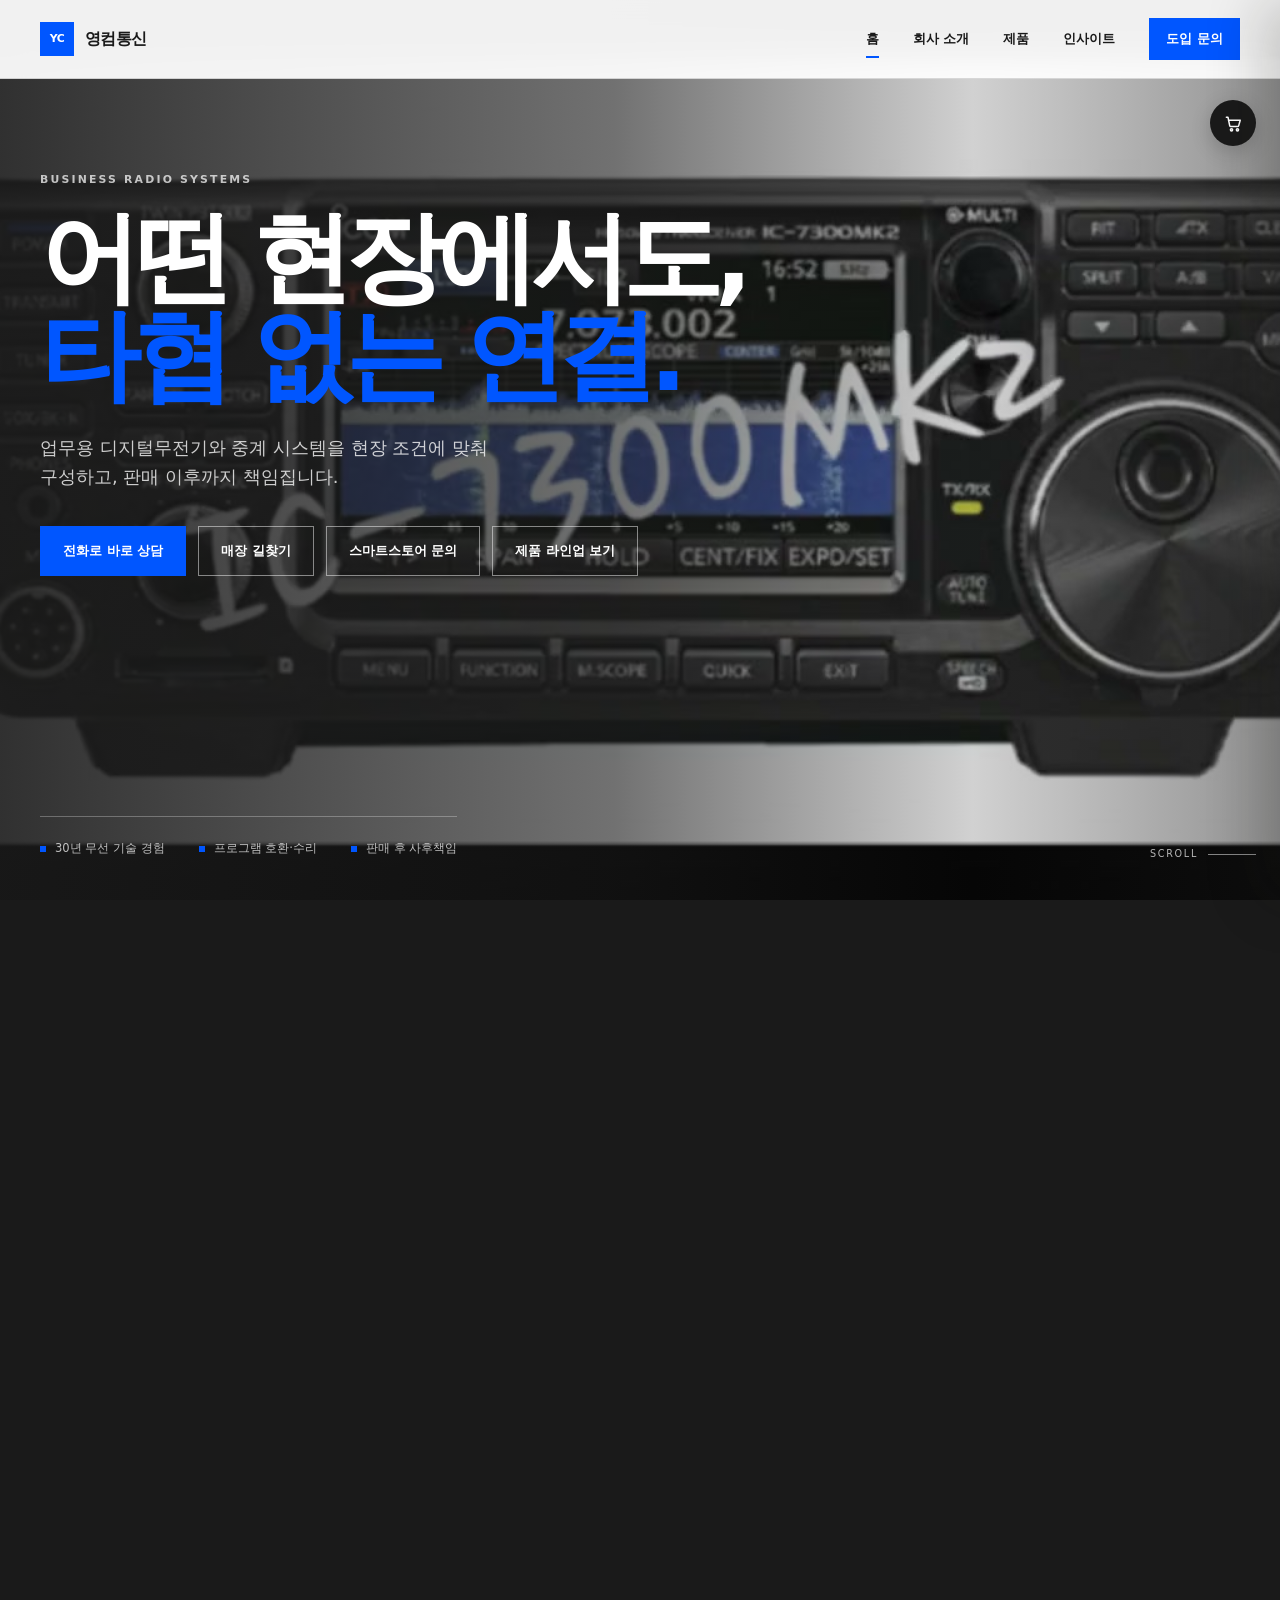
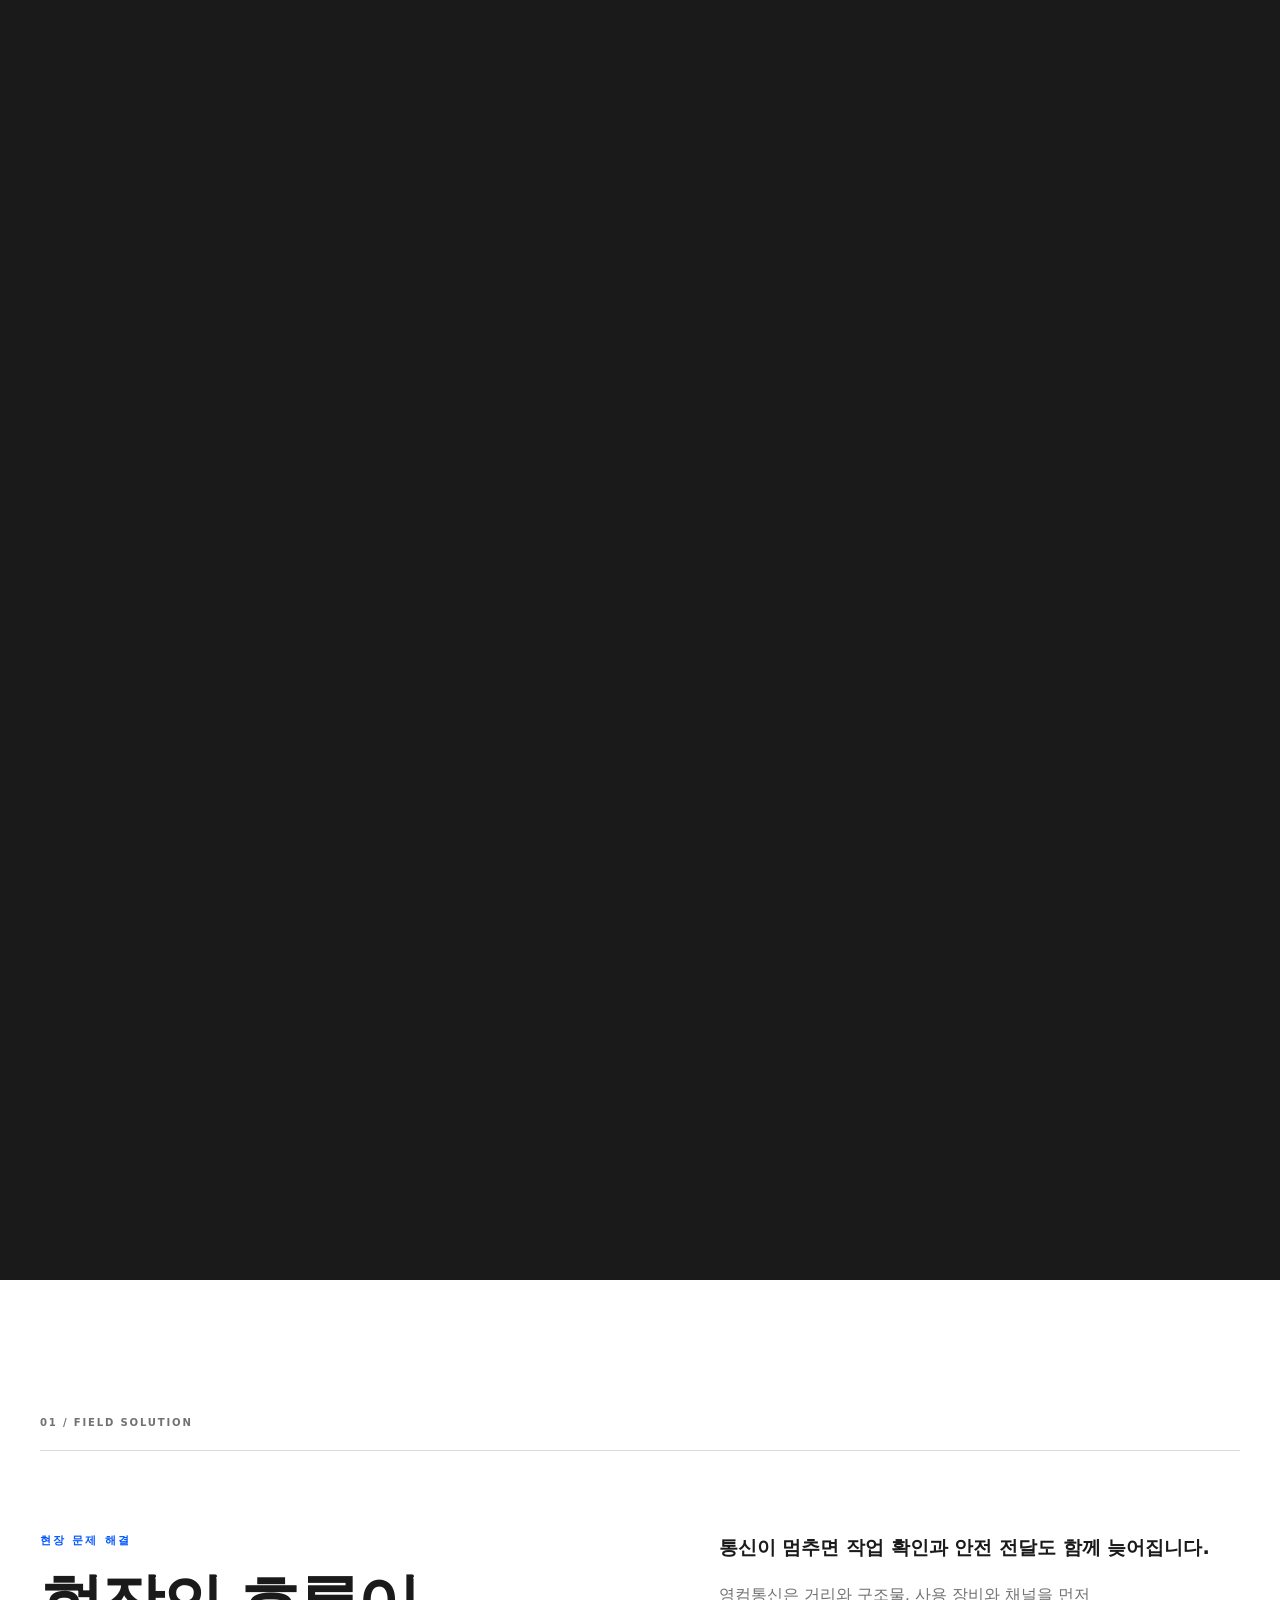
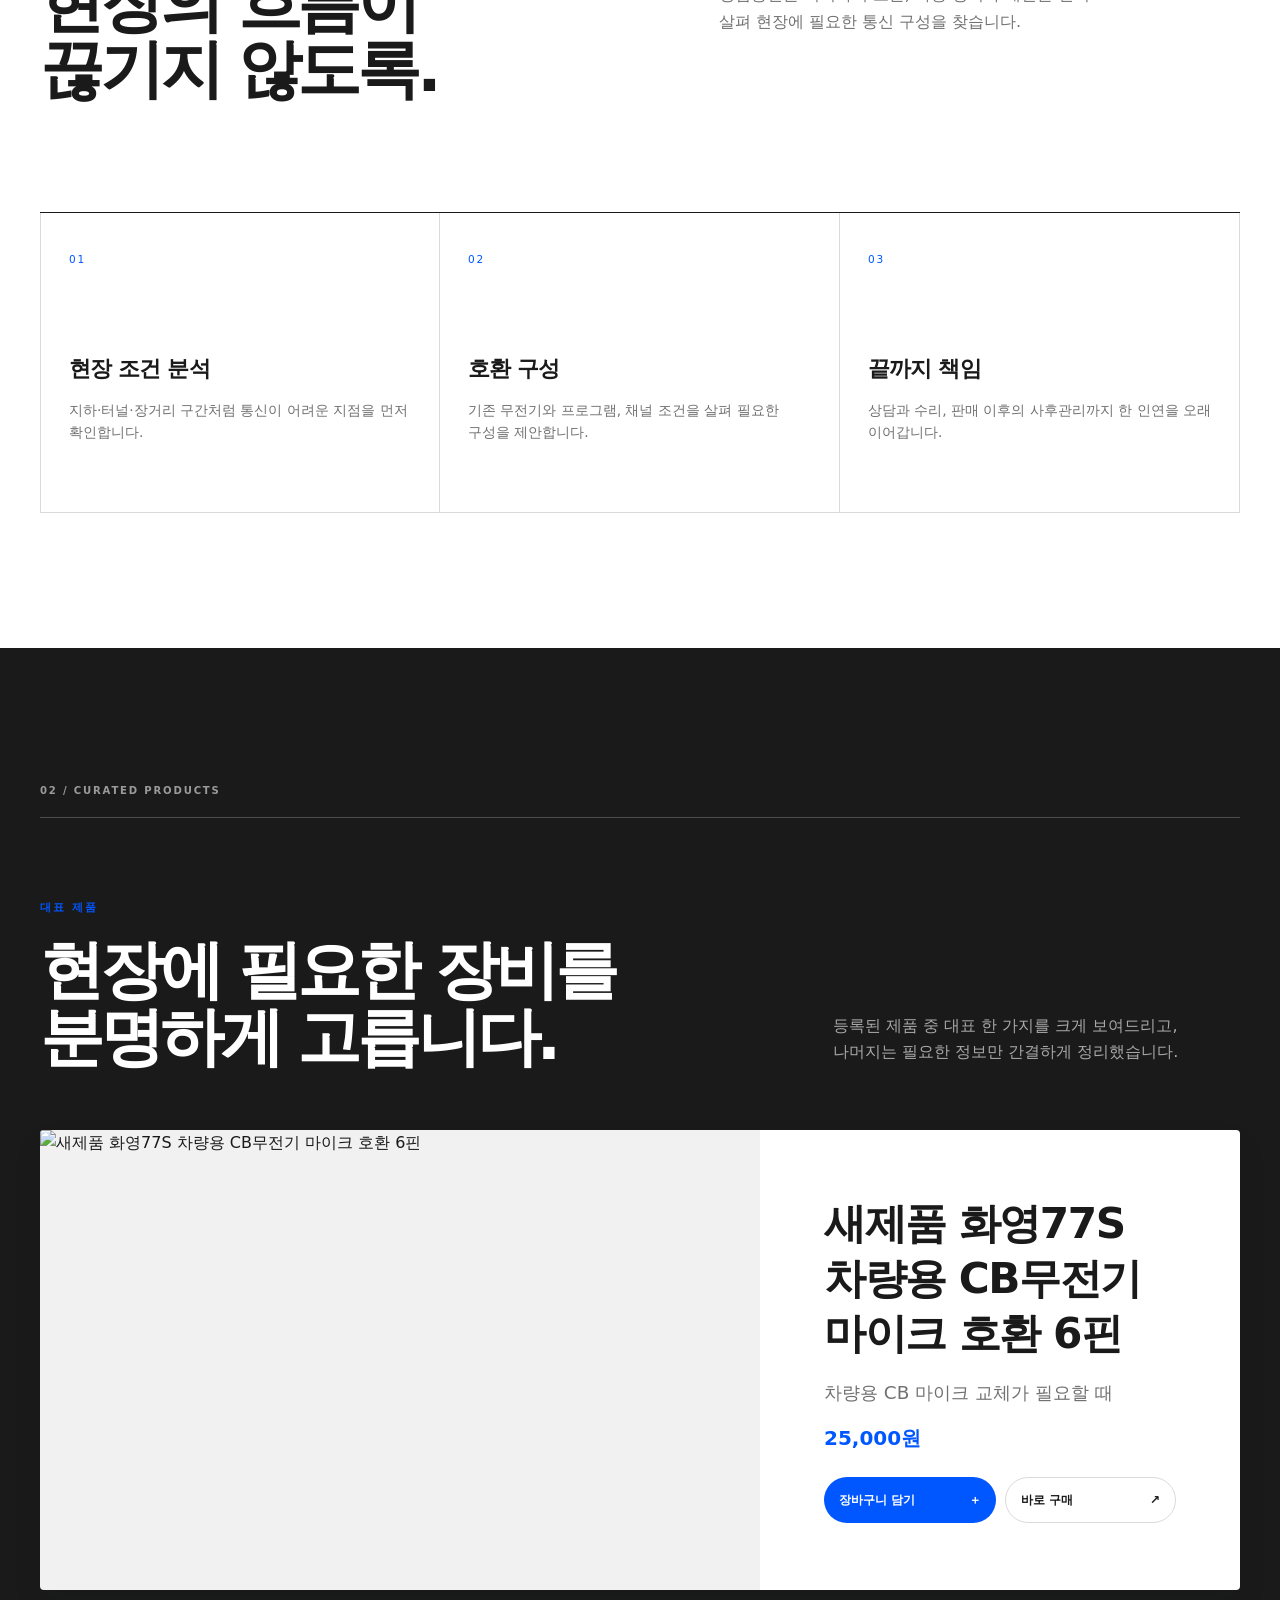
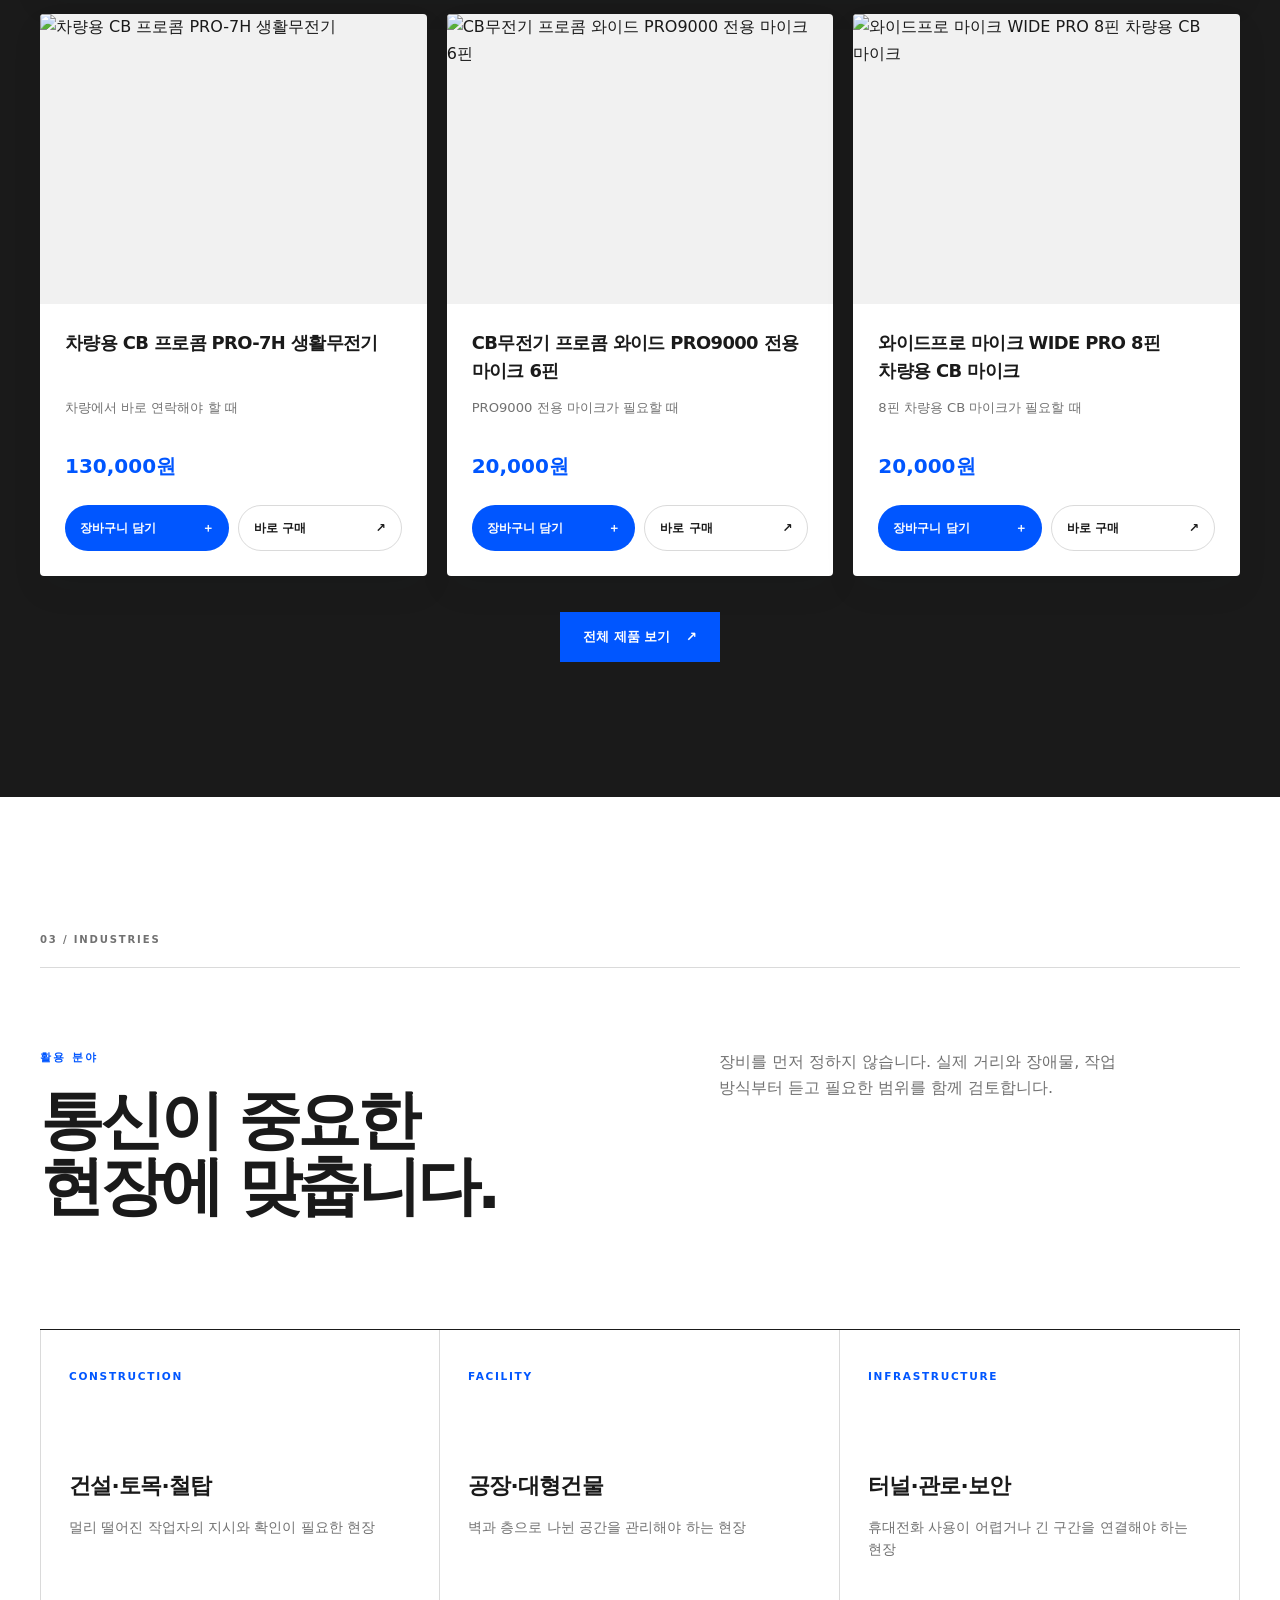
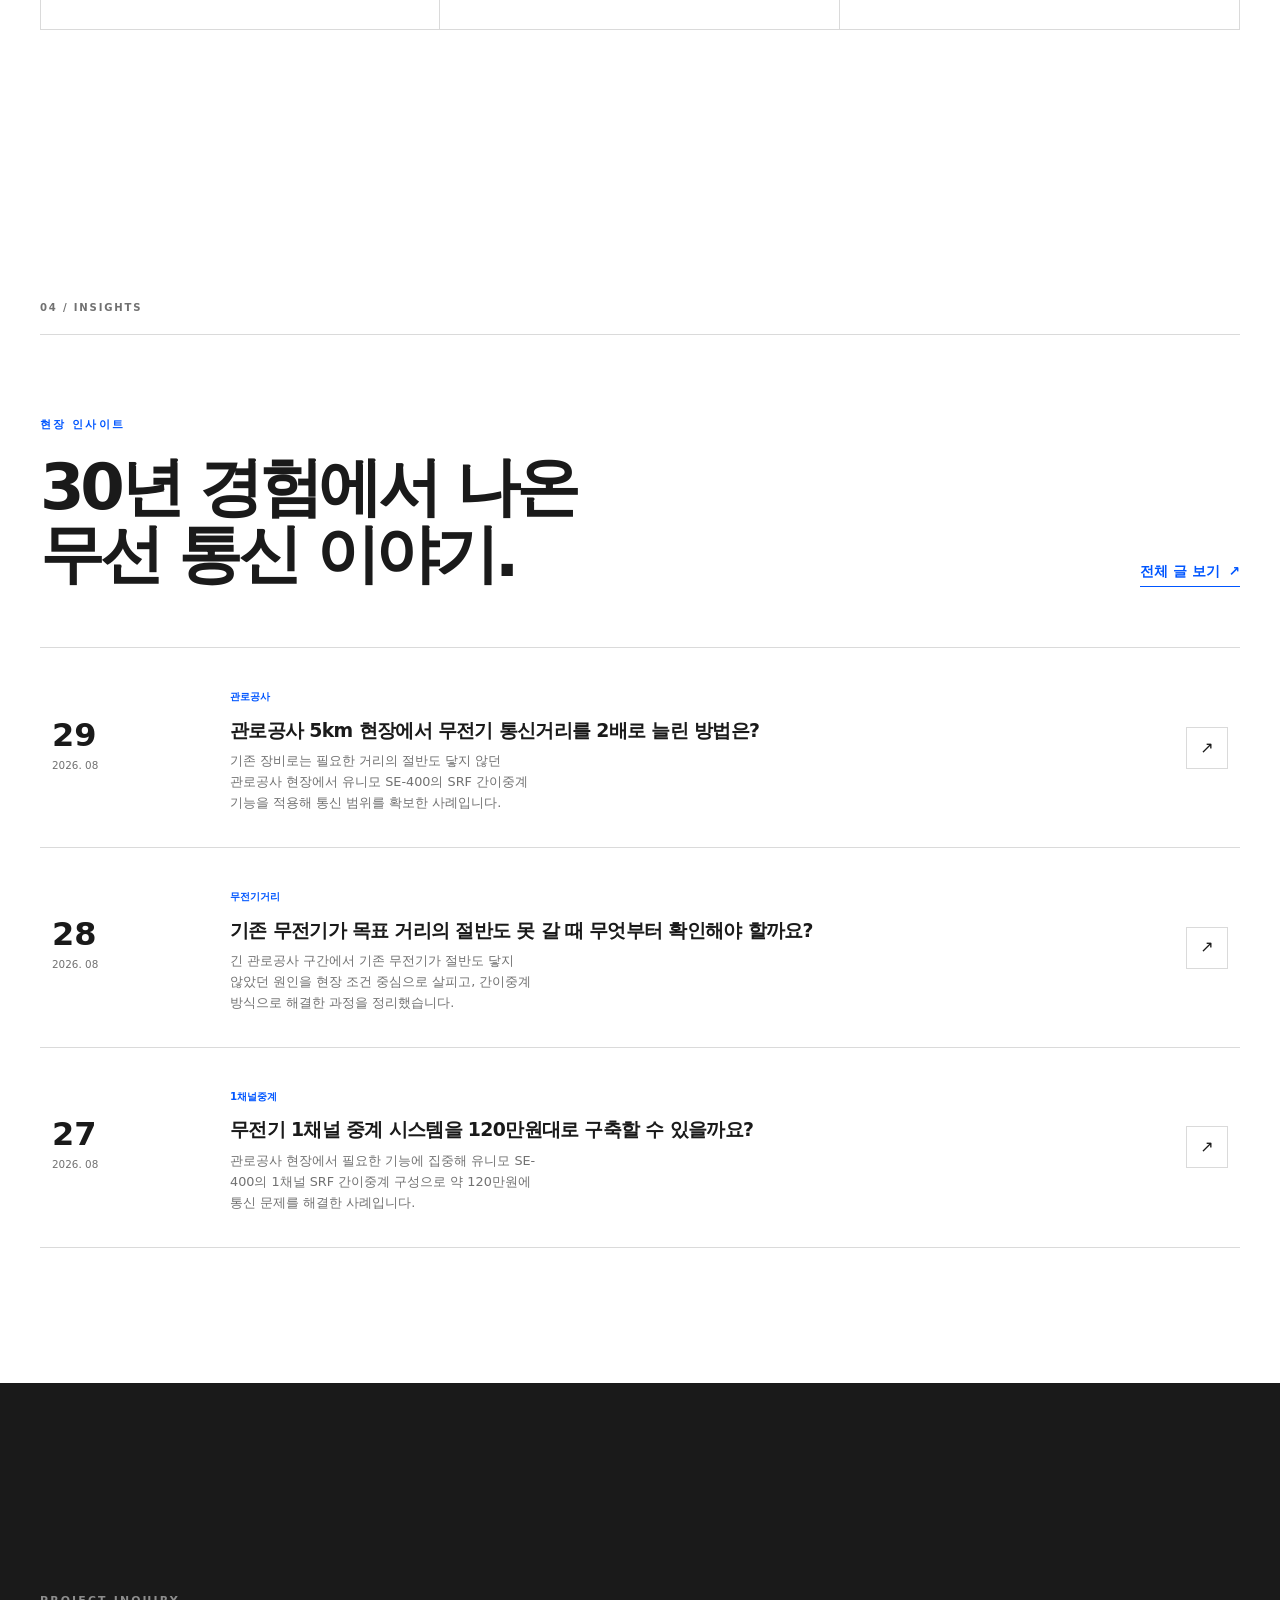
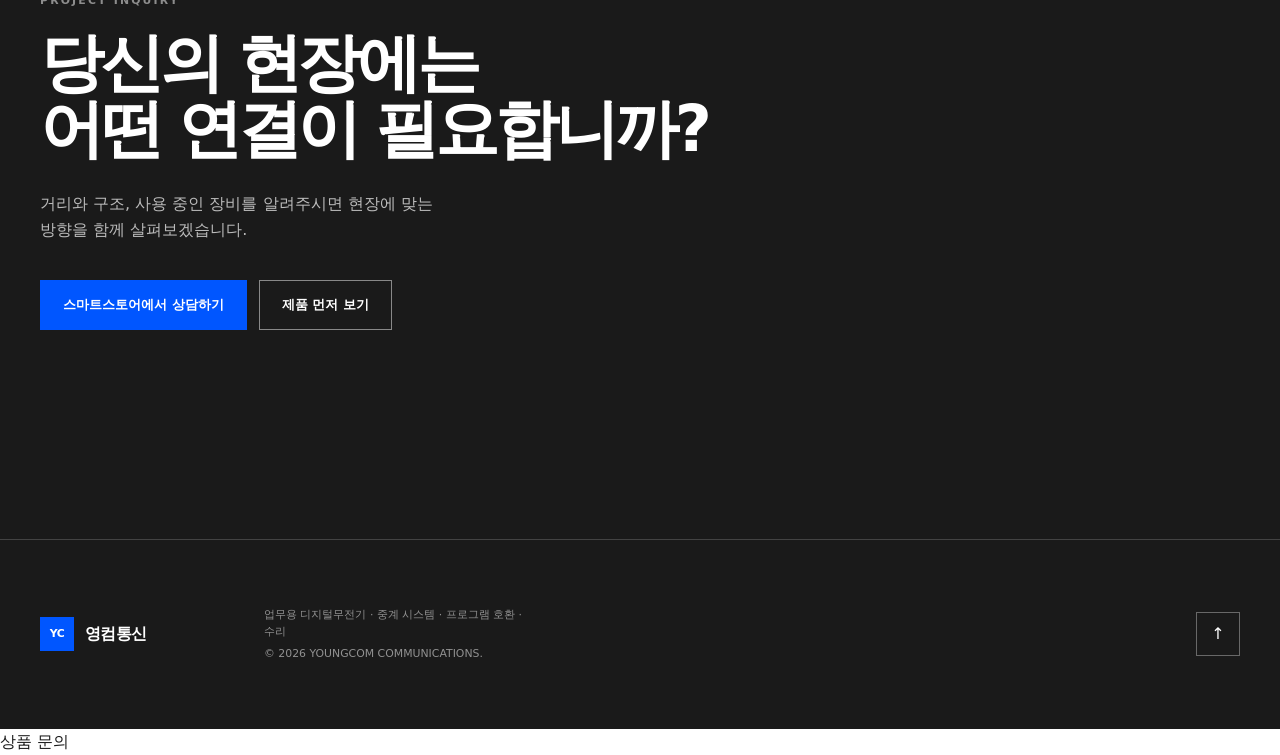
==== commit a0d1c1c1: "Add verified mobile contact actions" ====
--- a/index.html
+++ b/index.html
@@ -35,9 +35,11 @@
           <p class="eyebrow eyebrow-on-dark">BUSINESS RADIO SYSTEMS</p>
           <h1>어떤 현장에서도,<br><em>타협 없는 연결.</em></h1>
           <p class="hero-description">업무용 디지털무전기와 중계 시스템을 현장 조건에 맞춰 구성하고, 판매 이후까지 책임집니다.</p>
-          <div class="hero-actions">
-            <a class="button button-primary" href="#products">제품 라인업 보기</a>
-            <a class="button button-ghost" href="#contact">도입 문의하기</a>
+          <div class="hero-actions hero-contact-actions" aria-label="빠른 문의">
+            <a class="button button-primary" data-quick-action="phone" hidden>전화로 바로 상담</a>
+            <a class="button button-ghost" data-quick-action="directions" hidden>매장 길찾기</a>
+            <a class="button button-ghost" href="https://smartstore.naver.com/ycts" target="_blank" rel="noopener noreferrer">스마트스토어 문의</a>
+            <a class="button button-ghost" href="#products">제품 라인업 보기</a>
           </div>
           <ul class="hero-proof" aria-label="영컴통신의 강점">
             <li>30년 무선 기술 경험</li><li>프로그램 호환·수리</li><li>판매 후 사후책임</li>
@@ -101,7 +103,7 @@
         <h2>당신의 현장에는<br>어떤 연결이 필요합니까?</h2>
         <p>거리와 구조, 사용 중인 장비를 알려주시면 현장에 맞는 방향을 함께 살펴보겠습니다.</p>
         <div class="contact-actions">
-          <a class="button button-primary" href="https://smartstore.naver.com/ycts" target="_blank" rel="noopener noreferrer">스마트스토어 문의</a>
+          <a class="button button-primary" href="https://smartstore.naver.com/ycts" target="_blank" rel="noopener noreferrer">스마트스토어에서 상담하기</a>
           <a class="button button-ghost" href="products.html">제품 먼저 보기</a>
         </div>
       </div>
@@ -113,6 +115,34 @@
     <div class="footer-info"><p>업무용 디지털무전기 · 중계 시스템 · 프로그램 호환 · 수리</p><p>© <span id="year"></span> YOUNGCOM COMMUNICATIONS.</p></div>
     <a class="back-top" href="#top" aria-label="맨 위로 이동">↑</a>
   </footer>
+  <nav class="mobile-quick-actions" aria-label="빠른 연락 및 방문">
+    <a data-quick-action="phone" hidden>전화 상담</a>
+    <a data-quick-action="directions" hidden>매장 길찾기</a>
+    <a href="https://smartstore.naver.com/ycts" target="_blank" rel="noopener noreferrer">상품 문의</a>
+  </nav>
+  <script>
+    // 전화번호와 길찾기 URL은 공식 정보 확인 후 이곳에 입력하세요.
+    // 예: phone: "tel:+82..." / directions: "https://maps.google.com/..."
+    const quickActionTargets = {
+      phone: "",
+      directions: ""
+    };
+
+    const phoneTarget = /^tel:\+?[0-9][0-9(). -]*$/;
+    const directionsTarget = /^https:\/\//i;
+
+    document.querySelectorAll("[data-quick-action]").forEach((link) => {
+      const target = quickActionTargets[link.dataset.quickAction]?.trim() || "";
+      const isValid = link.dataset.quickAction === "phone"
+        ? phoneTarget.test(target)
+        : directionsTarget.test(target);
+
+      if (isValid) {
+        link.href = target;
+        link.hidden = false;
+      }
+    });
+  </script>
   <script src="script.js"></script>
   <script src="products.js"></script>
   <script src="home-stories.js"></script>
--- a/styles.css
+++ b/styles.css
@@ -7,5 +7,6 @@
 .contact{min-height:84svh;padding:clamp(110px,15vh,170px) var(--pad);display:flex;align-items:center;color:var(--white);background:var(--ink)}.contact-inner{width:100%}.contact h2{max-width:15ch}.contact p{color:rgba(255,255,255,.7)}.contact-actions{margin-top:36px;display:flex;gap:12px;flex-wrap:wrap}footer{min-height:190px;padding:48px var(--pad);display:grid;grid-template-columns:190px 1fr auto;align-items:center;gap:34px;color:var(--white);background:var(--ink);border-top:1px solid rgba(255,255,255,.18)}.footer-info{color:rgba(255,255,255,.52);font-size:.68rem}.footer-info p{margin:4px 0}.back-top{width:44px;height:44px;display:grid;place-items:center;border:1px solid rgba(255,255,255,.34)}
 .reveal{opacity:0;transform:translateY(28px);transition:opacity .7s ease,transform .7s ease}.reveal.visible{opacity:1;transform:none}
 @media(max-width:900px){.header-inner{width:calc(100% - 32px);height:70px}.menu-toggle{display:block;z-index:2}.menu-toggle[aria-expanded="true"] span:nth-last-child(2){transform:translateY(4px) rotate(45deg)}.menu-toggle[aria-expanded="true"] span:last-child{transform:translateY(-4px) rotate(-45deg)}.site-nav{position:fixed;inset:70px 0 0;padding:48px 24px;display:flex;flex-direction:column;align-items:flex-start;gap:24px;background:var(--white);font-size:1.35rem;transform:translateX(100%);transition:transform .25s}.site-nav.open{transform:none}.nav-cta{margin-top:10px;font-size:.9rem}.section-split{grid-template-columns:1fr;gap:28px}.value-grid,.industry-grid{grid-template-columns:1fr}.value-card,.industry-card{min-height:220px;border-left:1px solid var(--line)}.value-card h3,.industry-card h3{margin-top:55px}}
-@media(max-width:620px){h1{font-size:clamp(3rem,15vw,4.8rem)}h2{font-size:clamp(2.35rem,12vw,3.7rem)}.hero-scrub{height:260svh}.hero-stage{min-height:600px}.hero-scrim{background:linear-gradient(0deg,rgba(26,26,26,.94) 0%,rgba(26,26,26,.65) 55%,rgba(26,26,26,.28) 100%)}.hero-content{width:calc(100% - 40px);padding-top:140px}.hero-proof{margin-bottom:28px}.scroll-cue{display:none}.section{padding:clamp(96px,15vh,130px) 20px}.section-top{align-items:flex-start;flex-direction:column}.story-item{grid-template-columns:62px 1fr;padding:26px 4px;gap:14px}.story-item p,.round-arrow{display:none}.story-date strong{font-size:1.5rem}.contact{padding-left:20px;padding-right:20px}.contact-actions{align-items:stretch;flex-direction:column}footer{padding:42px 20px;grid-template-columns:1fr auto}.footer-info{grid-column:1/-1;grid-row:2}}
+@media(max-width:620px){h1{max-width:100%;font-size:clamp(2.6rem,12vw,4.2rem);overflow-wrap:anywhere}h2{max-width:100%;font-size:clamp(2.2rem,10.5vw,3.4rem);overflow-wrap:anywhere}.hero-scrub{height:260svh}.hero-stage{min-height:600px}.hero-scrim{background:linear-gradient(0deg,rgba(26,26,26,.94) 0%,rgba(26,26,26,.65) 55%,rgba(26,26,26,.28) 100%)}.hero-content{width:calc(100% - 40px);padding-top:118px}.hero-description{margin-bottom:24px;font-size:.95rem}.hero-proof{margin-bottom:22px;padding-top:14px;gap:10px 18px}.scroll-cue{display:none}.section{padding:clamp(96px,15vh,130px) 20px}.section-top{align-items:flex-start;flex-direction:column}.story-item{grid-template-columns:62px 1fr;padding:26px 4px;gap:14px}.story-item h3,.catalog-card h3{overflow-wrap:anywhere}.story-item p,.round-arrow{display:none}.story-date strong{font-size:1.5rem}.contact{padding-left:20px;padding-right:20px}.contact-actions{align-items:stretch;flex-direction:column}footer{padding:42px 20px;grid-template-columns:1fr auto}.footer-info{grid-column:1/-1;grid-row:2}}
+@media(max-width:620px) and (max-height:700px){.hero-content{padding-top:102px}.hero-proof{display:none}}
 @media(prefers-reduced-motion:reduce){html{scroll-behavior:auto}.hero-scrub{height:100svh}.hero-stage{position:relative}.reveal{opacity:1;transform:none;transition:none}*,*::before,*::after{animation:none!important;transition:none!important}}
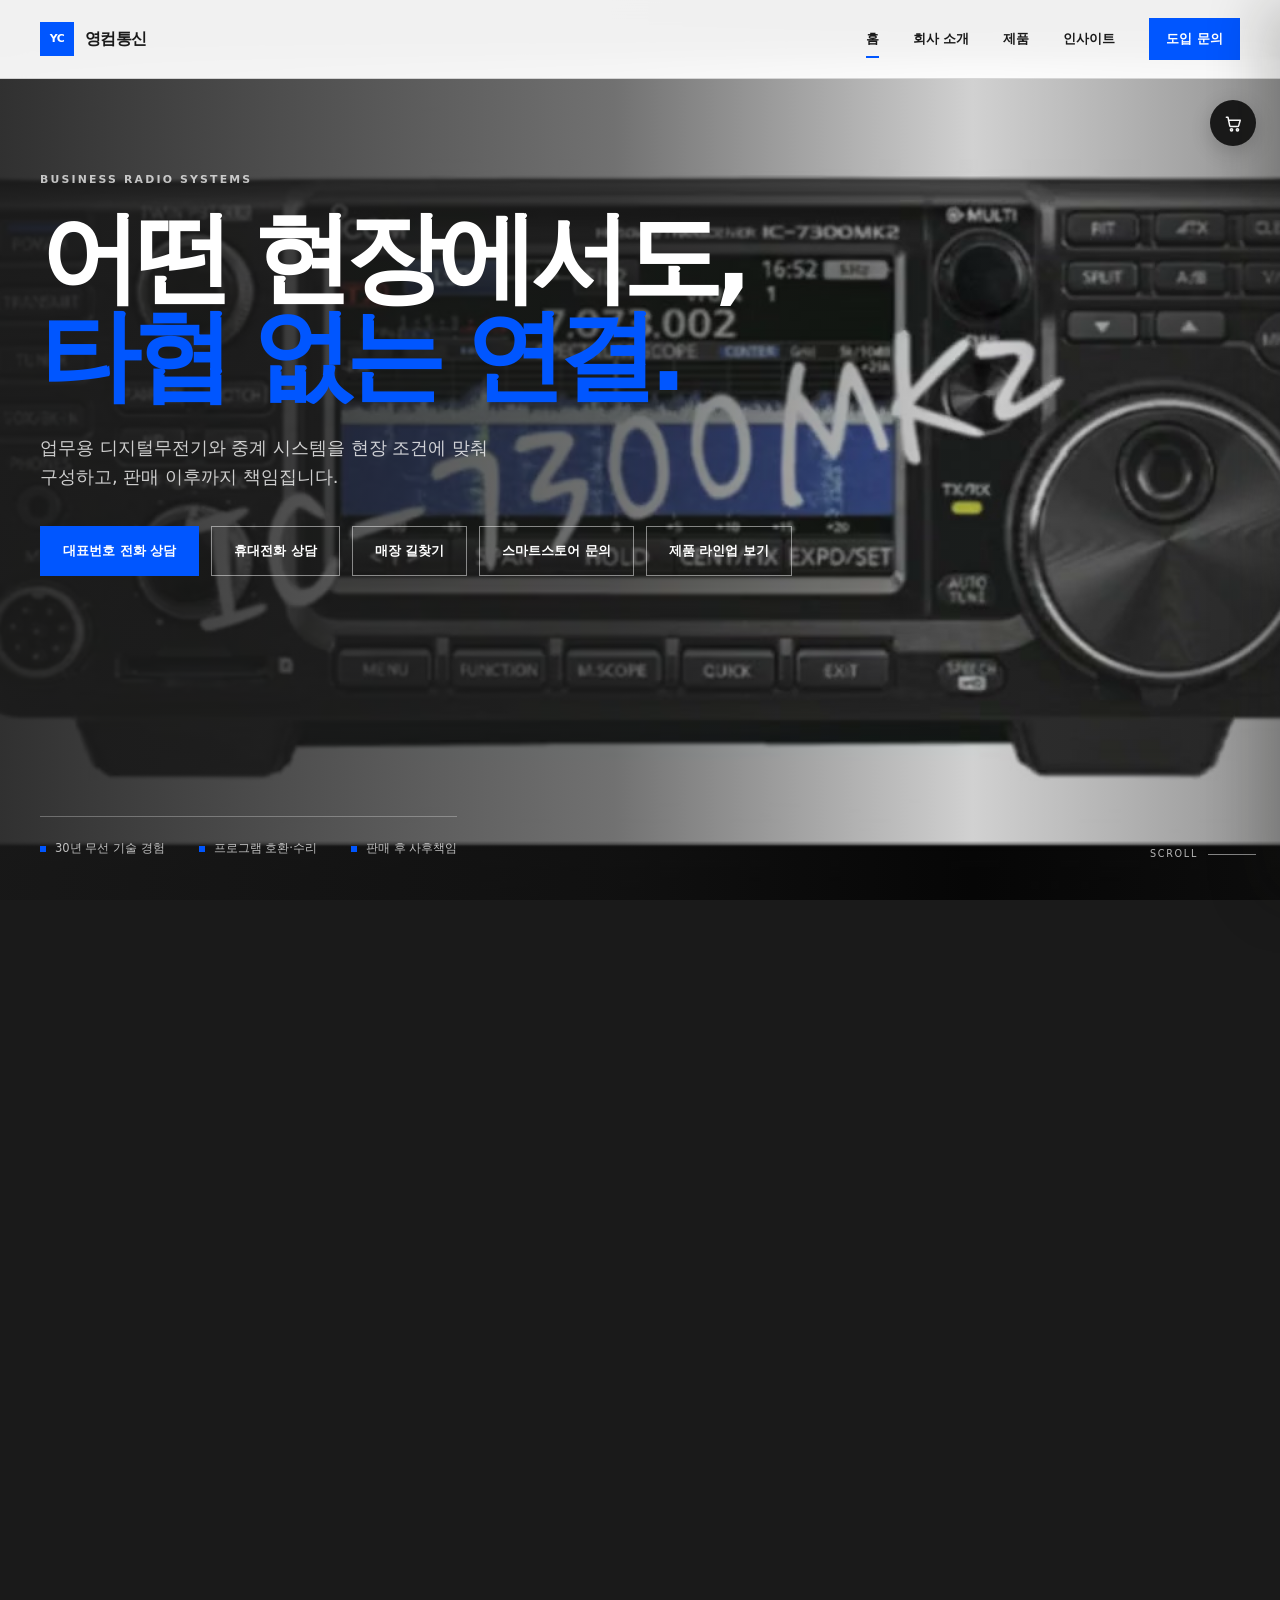
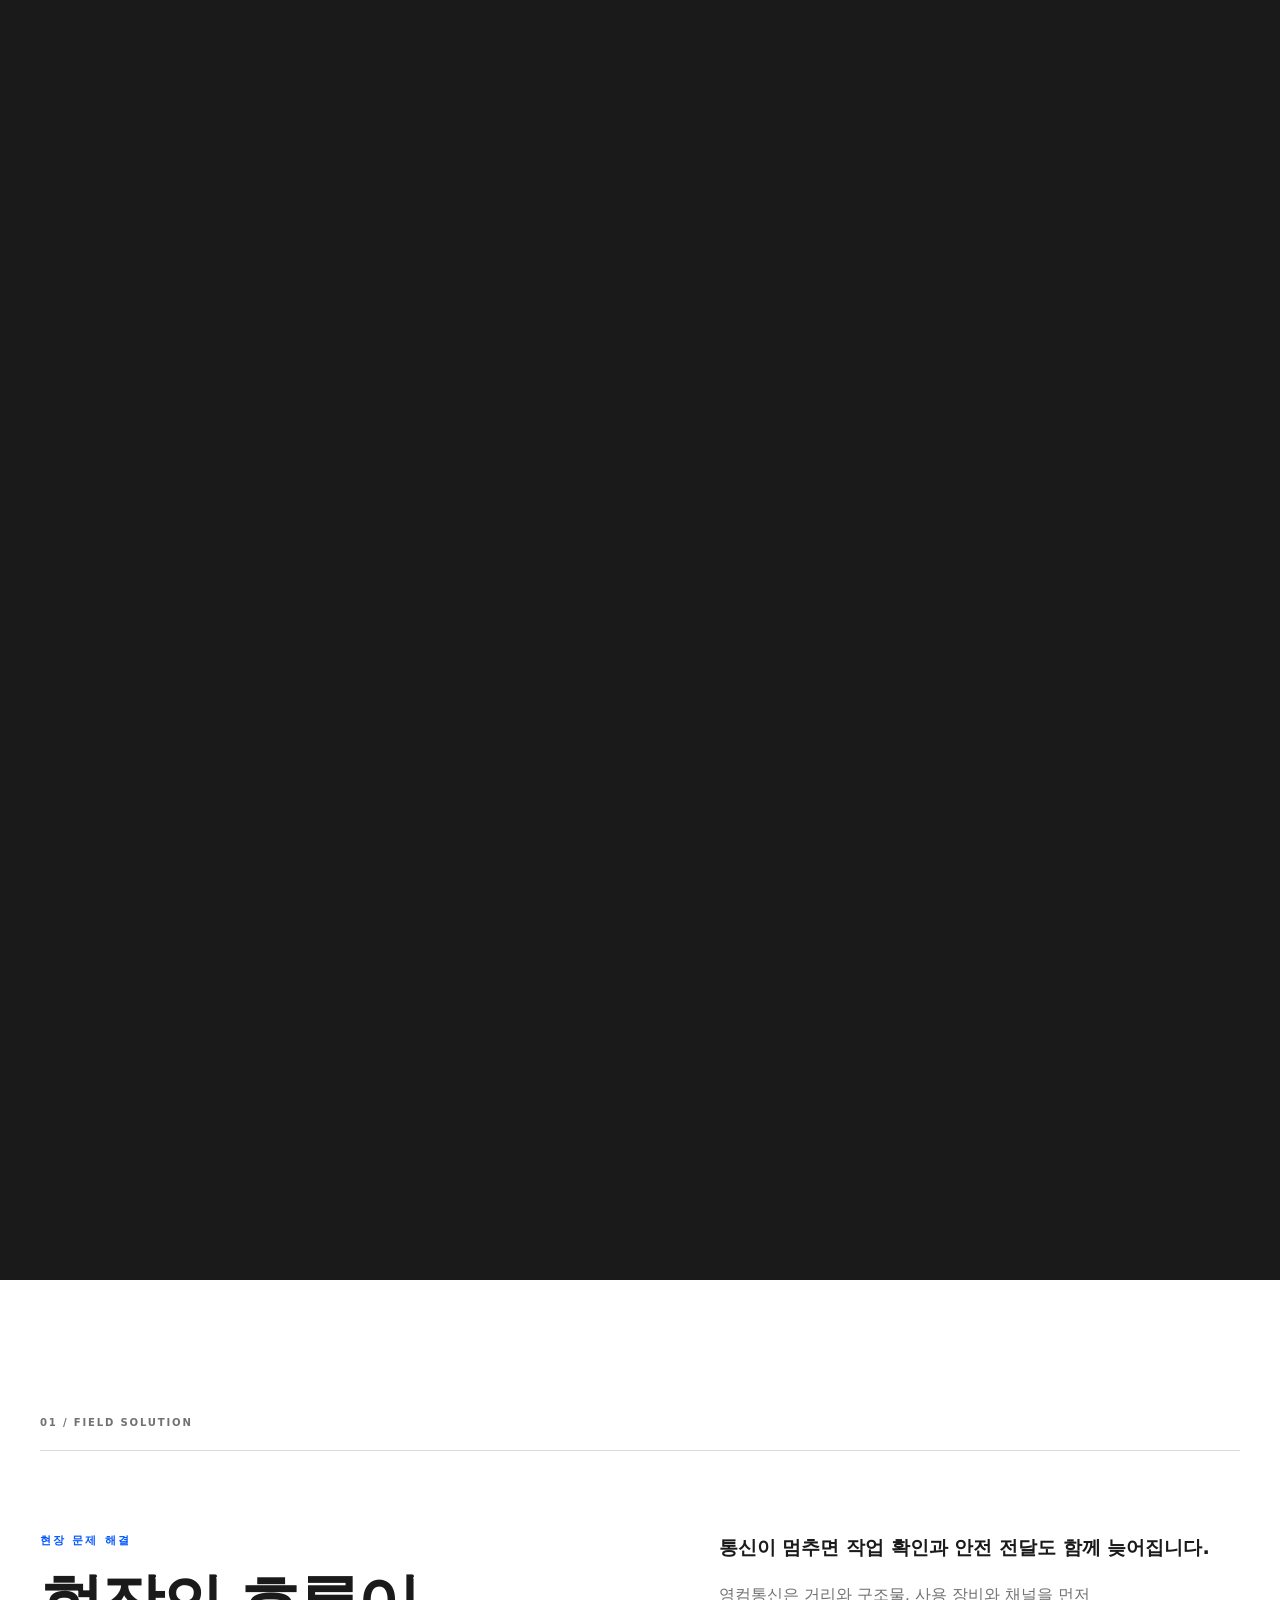
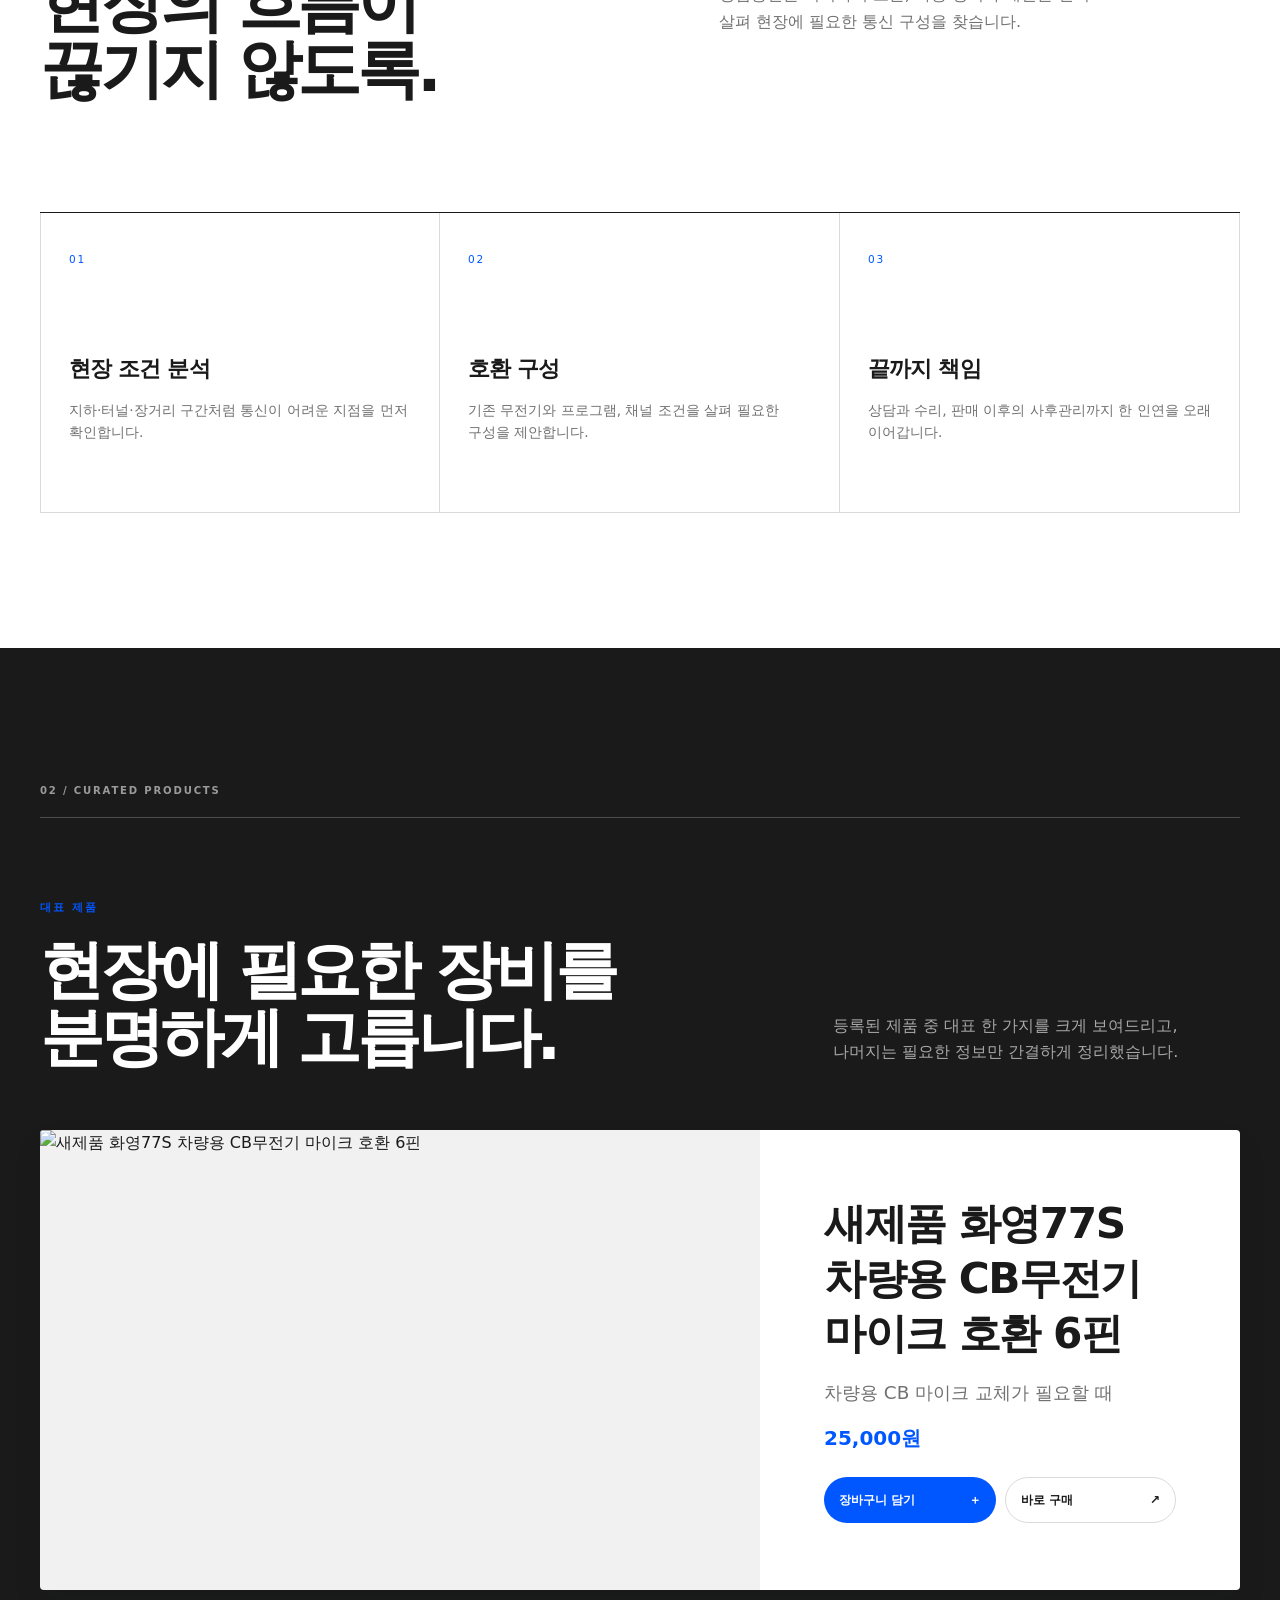
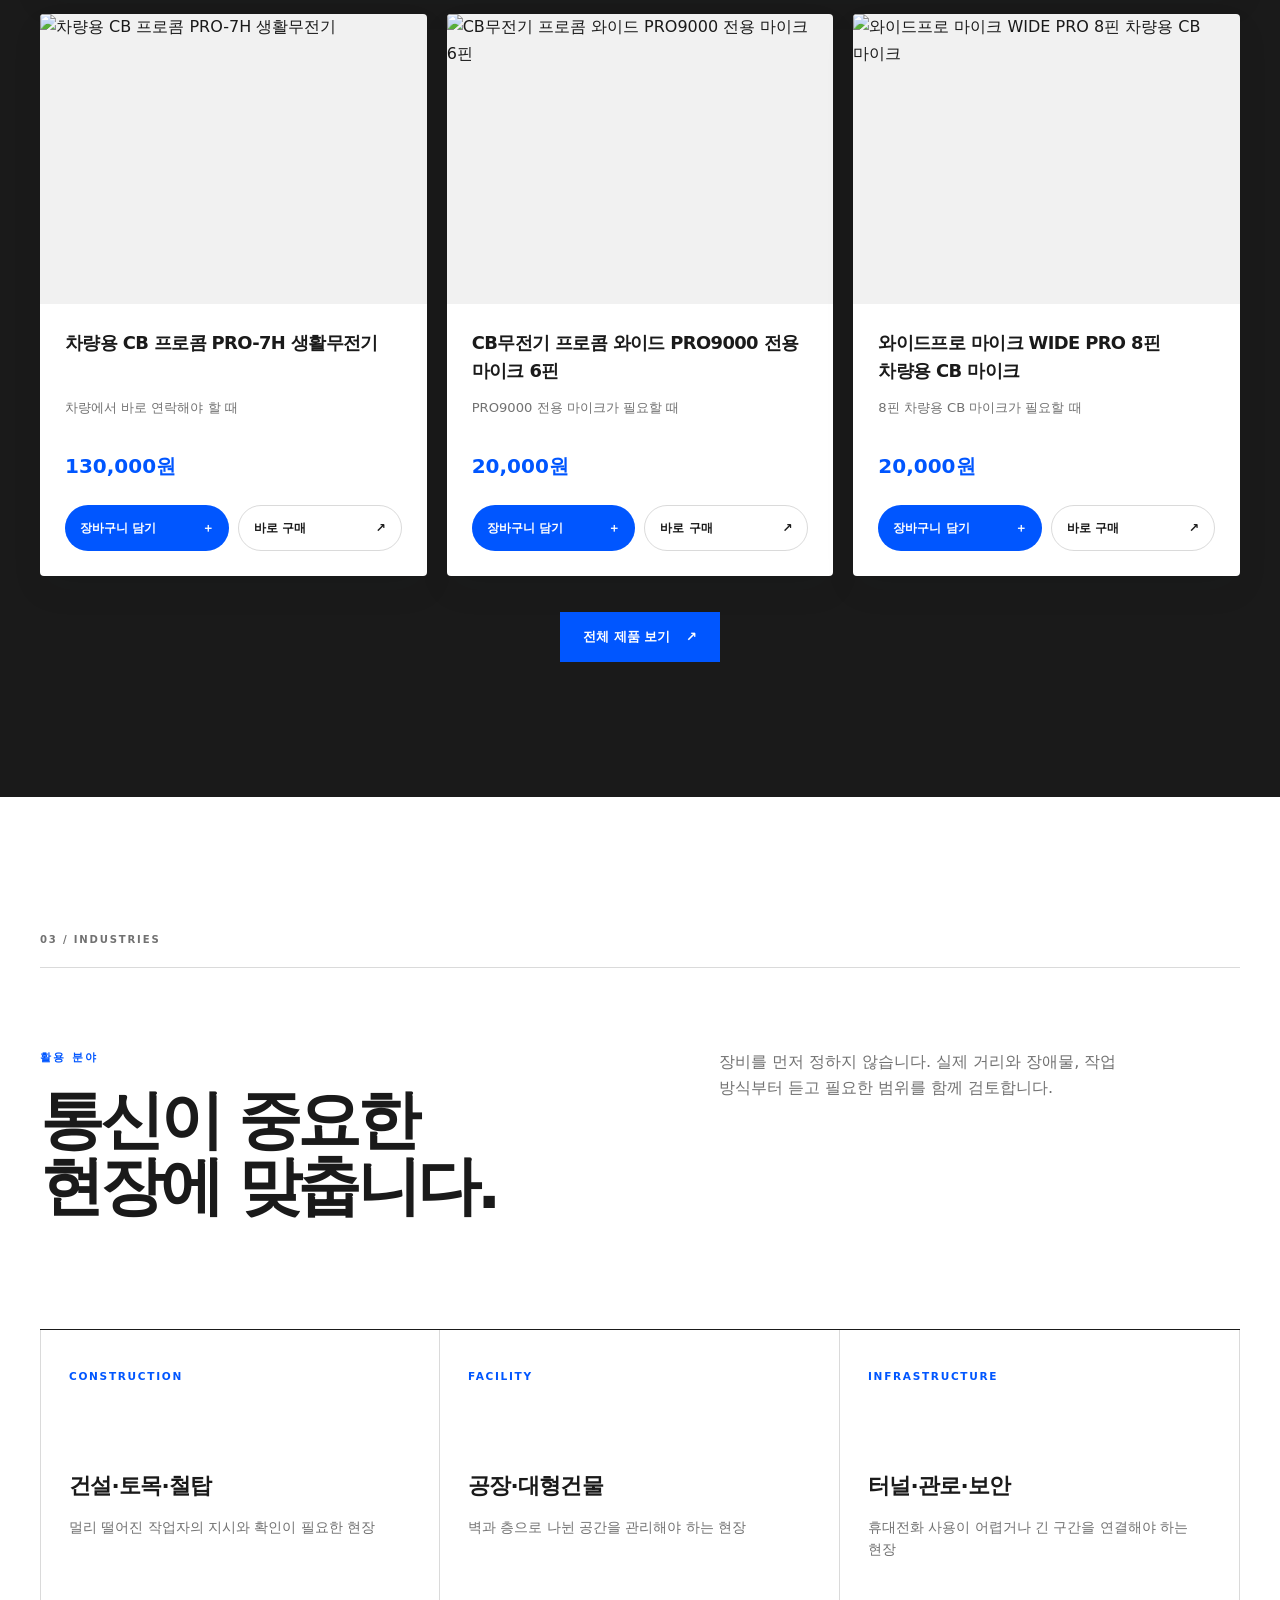
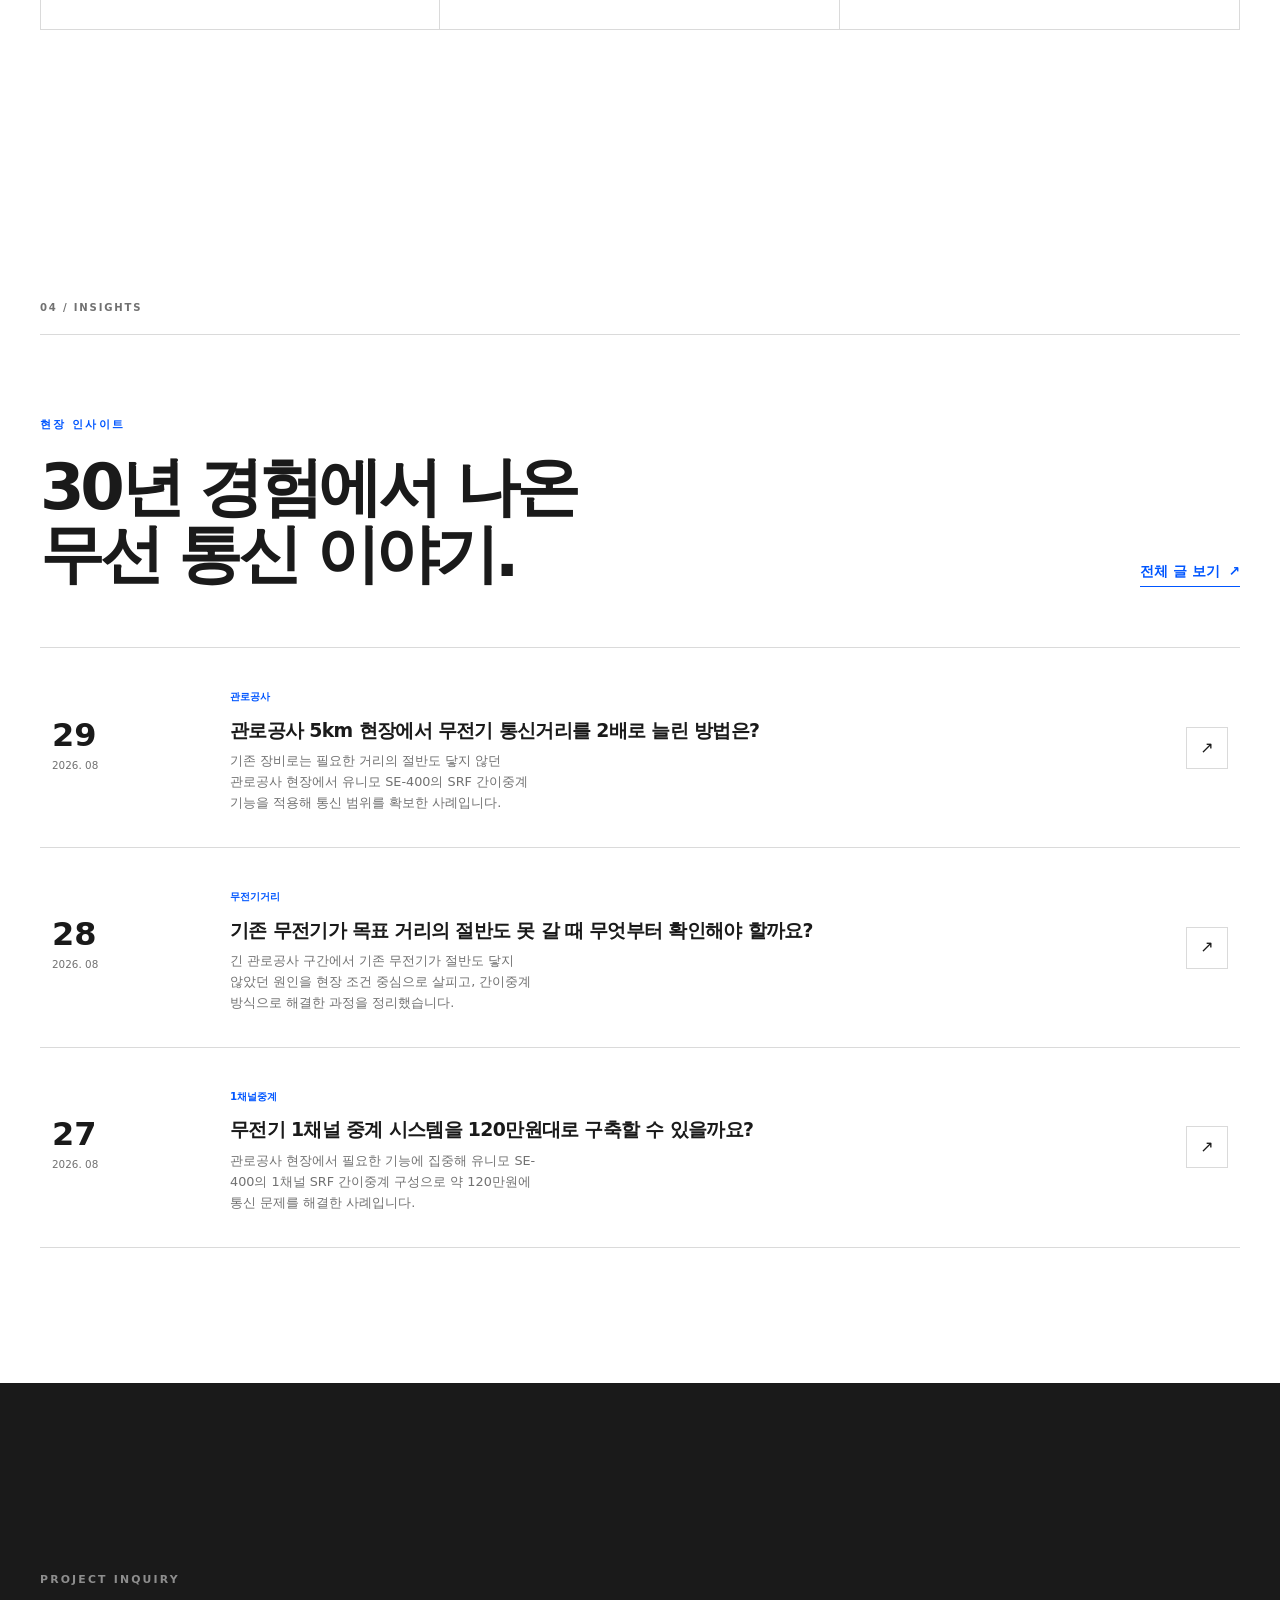
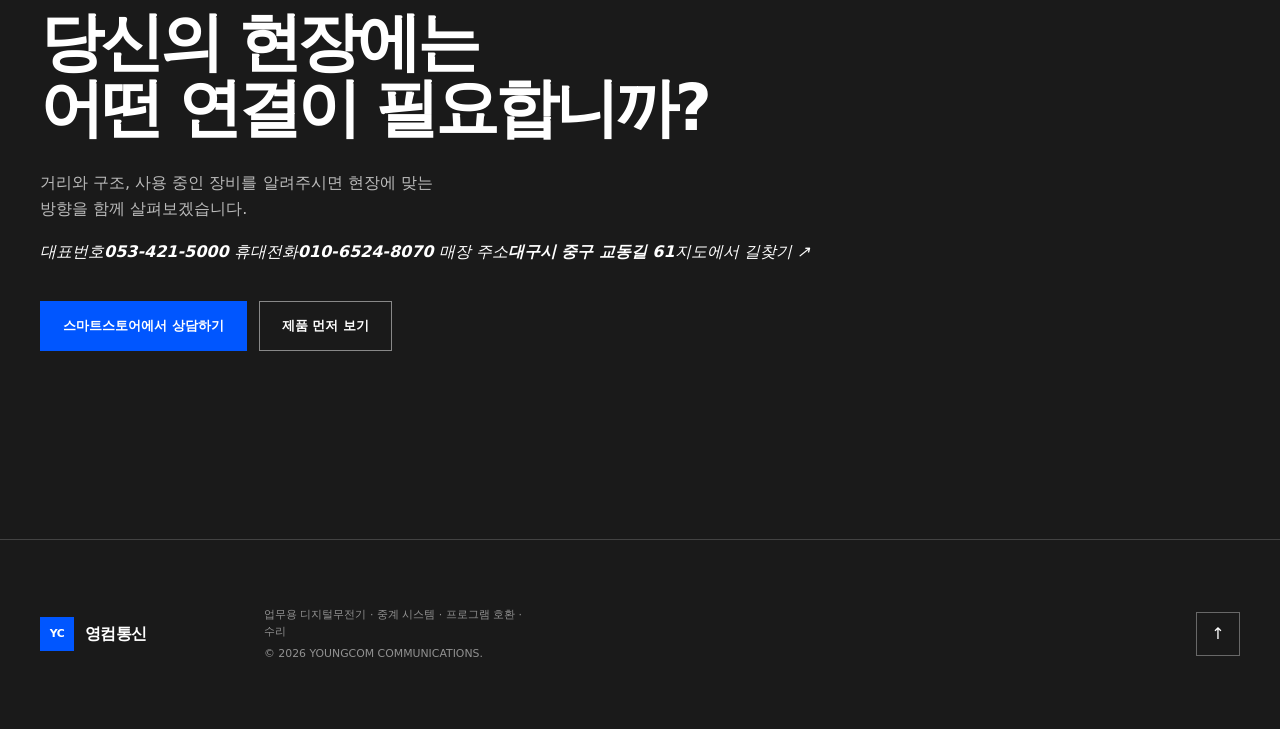
==== commit 683ef34a: "Add Youngcom contact and store directions" ====
--- a/index.html
+++ b/index.html
@@ -36,8 +36,9 @@
           <h1>어떤 현장에서도,<br><em>타협 없는 연결.</em></h1>
           <p class="hero-description">업무용 디지털무전기와 중계 시스템을 현장 조건에 맞춰 구성하고, 판매 이후까지 책임집니다.</p>
           <div class="hero-actions hero-contact-actions" aria-label="빠른 문의">
-            <a class="button button-primary" data-quick-action="phone" hidden>전화로 바로 상담</a>
-            <a class="button button-ghost" data-quick-action="directions" hidden>매장 길찾기</a>
+            <a class="button button-primary" data-quick-action="landline">대표번호 전화 상담</a>
+            <a class="button button-ghost" data-quick-action="mobile">휴대전화 상담</a>
+            <a class="button button-ghost" data-quick-action="directions" target="_blank" rel="noopener noreferrer">매장 길찾기</a>
             <a class="button button-ghost" href="https://smartstore.naver.com/ycts" target="_blank" rel="noopener noreferrer">스마트스토어 문의</a>
             <a class="button button-ghost" href="#products">제품 라인업 보기</a>
           </div>
@@ -102,6 +103,13 @@
         <p class="eyebrow eyebrow-on-dark">PROJECT INQUIRY</p>
         <h2>당신의 현장에는<br>어떤 연결이 필요합니까?</h2>
         <p>거리와 구조, 사용 중인 장비를 알려주시면 현장에 맞는 방향을 함께 살펴보겠습니다.</p>
+        <address class="contact-details">
+          <a href="tel:0534215000"><span>대표번호</span><strong>053-421-5000</strong></a>
+          <a href="tel:01065248070"><span>휴대전화</span><strong>010-6524-8070</strong></a>
+          <a class="contact-address" href="https://www.google.com/maps/search/?api=1&amp;query=%EB%8C%80%EA%B5%AC%EC%8B%9C%20%EC%A4%91%EA%B5%AC%20%EA%B5%90%EB%8F%99%EA%B8%B8%2061" target="_blank" rel="noopener noreferrer">
+            <span>매장 주소</span><strong>대구시 중구 교동길 61</strong><span>지도에서 길찾기 ↗</span>
+          </a>
+        </address>
         <div class="contact-actions">
           <a class="button button-primary" href="https://smartstore.naver.com/ycts" target="_blank" rel="noopener noreferrer">스마트스토어에서 상담하기</a>
           <a class="button button-ghost" href="products.html">제품 먼저 보기</a>
@@ -116,30 +124,31 @@
     <a class="back-top" href="#top" aria-label="맨 위로 이동">↑</a>
   </footer>
   <nav class="mobile-quick-actions" aria-label="빠른 연락 및 방문">
-    <a data-quick-action="phone" hidden>전화 상담</a>
-    <a data-quick-action="directions" hidden>매장 길찾기</a>
+    <a data-quick-action="landline">대표번호 전화</a>
+    <a data-quick-action="mobile">휴대전화 상담</a>
+    <a data-quick-action="directions" target="_blank" rel="noopener noreferrer">매장 길찾기</a>
     <a href="https://smartstore.naver.com/ycts" target="_blank" rel="noopener noreferrer">상품 문의</a>
   </nav>
   <script>
-    // 전화번호와 길찾기 URL은 공식 정보 확인 후 이곳에 입력하세요.
-    // 예: phone: "tel:+82..." / directions: "https://maps.google.com/..."
     const quickActionTargets = {
-      phone: "",
-      directions: ""
+      landline: "tel:0534215000",
+      mobile: "tel:01065248070",
+      directions: "https://www.google.com/maps/search/?api=1&query=%EB%8C%80%EA%B5%AC%EC%8B%9C%20%EC%A4%91%EA%B5%AC%20%EA%B5%90%EB%8F%99%EA%B8%B8%2061"
     };
 
-    const phoneTarget = /^tel:\+?[0-9][0-9(). -]*$/;
-    const directionsTarget = /^https:\/\//i;
+    const validTargets = {
+      landline: /^tel:\+?[0-9][0-9(). -]*$/,
+      mobile: /^tel:\+?[0-9][0-9(). -]*$/,
+      directions: /^https:\/\//i
+    };
 
     document.querySelectorAll("[data-quick-action]").forEach((link) => {
-      const target = quickActionTargets[link.dataset.quickAction]?.trim() || "";
-      const isValid = link.dataset.quickAction === "phone"
-        ? phoneTarget.test(target)
-        : directionsTarget.test(target);
-
-      if (isValid) {
+      const action = link.dataset.quickAction;
+      const target = quickActionTargets[action];
+      if (target && validTargets[action]?.test(target)) {
         link.href = target;
-        link.hidden = false;
+      } else {
+        link.hidden = true;
       }
     });
   </script>
--- a/styles.css
+++ b/styles.css
@@ -9,4 +9,26 @@
 @media(max-width:900px){.header-inner{width:calc(100% - 32px);height:70px}.menu-toggle{display:block;z-index:2}.menu-toggle[aria-expanded="true"] span:nth-last-child(2){transform:translateY(4px) rotate(45deg)}.menu-toggle[aria-expanded="true"] span:last-child{transform:translateY(-4px) rotate(-45deg)}.site-nav{position:fixed;inset:70px 0 0;padding:48px 24px;display:flex;flex-direction:column;align-items:flex-start;gap:24px;background:var(--white);font-size:1.35rem;transform:translateX(100%);transition:transform .25s}.site-nav.open{transform:none}.nav-cta{margin-top:10px;font-size:.9rem}.section-split{grid-template-columns:1fr;gap:28px}.value-grid,.industry-grid{grid-template-columns:1fr}.value-card,.industry-card{min-height:220px;border-left:1px solid var(--line)}.value-card h3,.industry-card h3{margin-top:55px}}
 @media(max-width:620px){h1{max-width:100%;font-size:clamp(2.6rem,12vw,4.2rem);overflow-wrap:anywhere}h2{max-width:100%;font-size:clamp(2.2rem,10.5vw,3.4rem);overflow-wrap:anywhere}.hero-scrub{height:260svh}.hero-stage{min-height:600px}.hero-scrim{background:linear-gradient(0deg,rgba(26,26,26,.94) 0%,rgba(26,26,26,.65) 55%,rgba(26,26,26,.28) 100%)}.hero-content{width:calc(100% - 40px);padding-top:118px}.hero-description{margin-bottom:24px;font-size:.95rem}.hero-proof{margin-bottom:22px;padding-top:14px;gap:10px 18px}.scroll-cue{display:none}.section{padding:clamp(96px,15vh,130px) 20px}.section-top{align-items:flex-start;flex-direction:column}.story-item{grid-template-columns:62px 1fr;padding:26px 4px;gap:14px}.story-item h3,.catalog-card h3{overflow-wrap:anywhere}.story-item p,.round-arrow{display:none}.story-date strong{font-size:1.5rem}.contact{padding-left:20px;padding-right:20px}.contact-actions{align-items:stretch;flex-direction:column}footer{padding:42px 20px;grid-template-columns:1fr auto}.footer-info{grid-column:1/-1;grid-row:2}}
 @media(max-width:620px) and (max-height:700px){.hero-content{padding-top:102px}.hero-proof{display:none}}
-@media(prefers-reduced-motion:reduce){html{scroll-behavior:auto}.hero-scrub{height:100svh}.hero-stage{position:relative}.reveal{opacity:1;transform:none;transition:none}*,*::before,*::after{animation:none!important;transition:none!important}}
+@media(prefers-reduced-motion:reduce){html{scroll-behavior:auto}.hero-scrub{height:100svh}.hero-stage{position:relative}.reveal{opacity:1;transform:none;transition:none}*,*::before,*::after{animation:none!important;transition:none!important}}
+/* Quick contact links are revealed only after verified destinations are configured. */
+[hidden]{display:none!important}
+.mobile-quick-actions{display:none}
+
+@media(max-width:620px){
+  .hero-contact-actions{display:grid;grid-template-columns:1fr;width:100%}
+  .hero-contact-actions .button{width:100%}
+  .mobile-quick-actions{
+    position:fixed;inset:auto 0 0;z-index:200;
+    display:grid;grid-template-columns:repeat(auto-fit,minmax(0,1fr));gap:1px;
+    padding:8px 8px calc(8px + env(safe-area-inset-bottom));
+    background:#fff;border-top:1px solid var(--line);
+    box-shadow:0 -4px 16px rgba(0,0,0,.12)
+  }
+  .mobile-quick-actions a{
+    min-height:48px;display:grid;place-items:center;padding:8px 4px;
+    color:#fff;background:var(--ink);font-size:.76rem;font-weight:750;
+    text-align:center
+  }
+  .mobile-quick-actions a:last-child{background:var(--blue)}
+  body{padding-bottom:calc(68px + env(safe-area-inset-bottom))}
+}
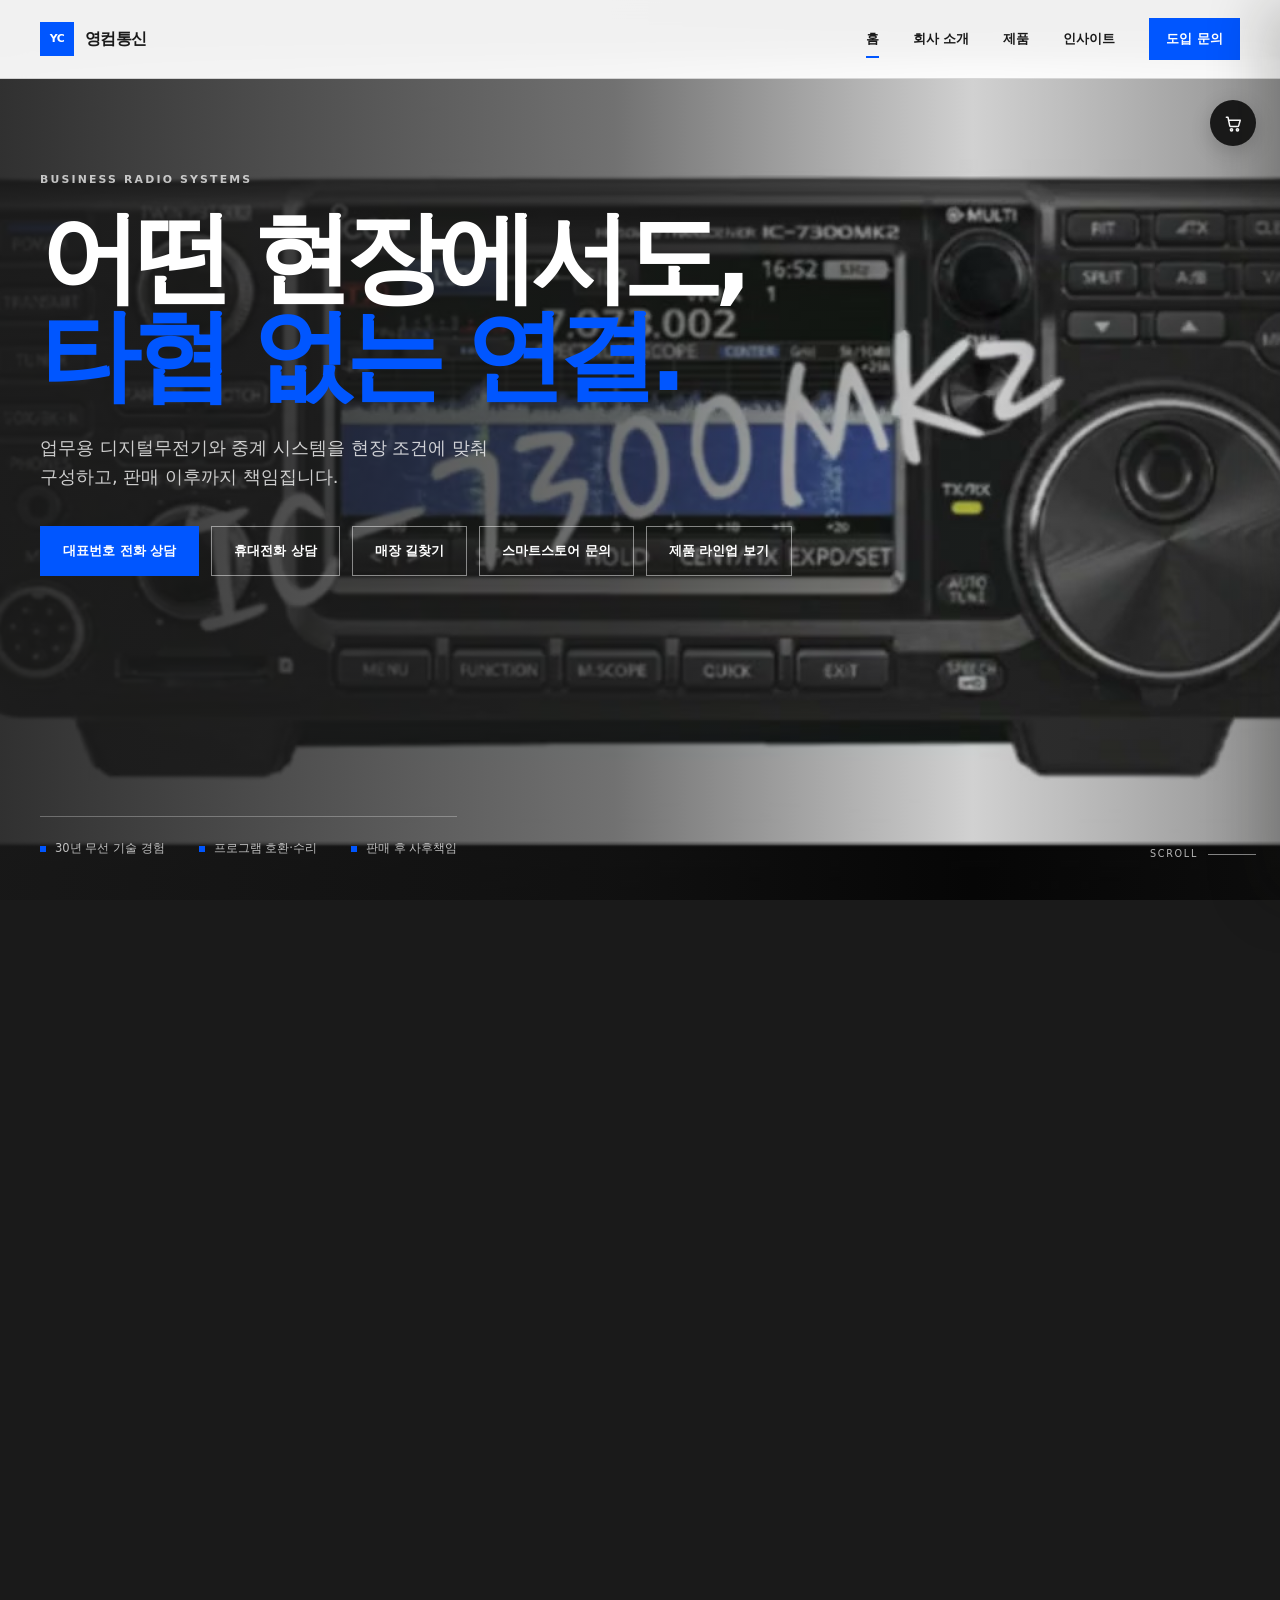
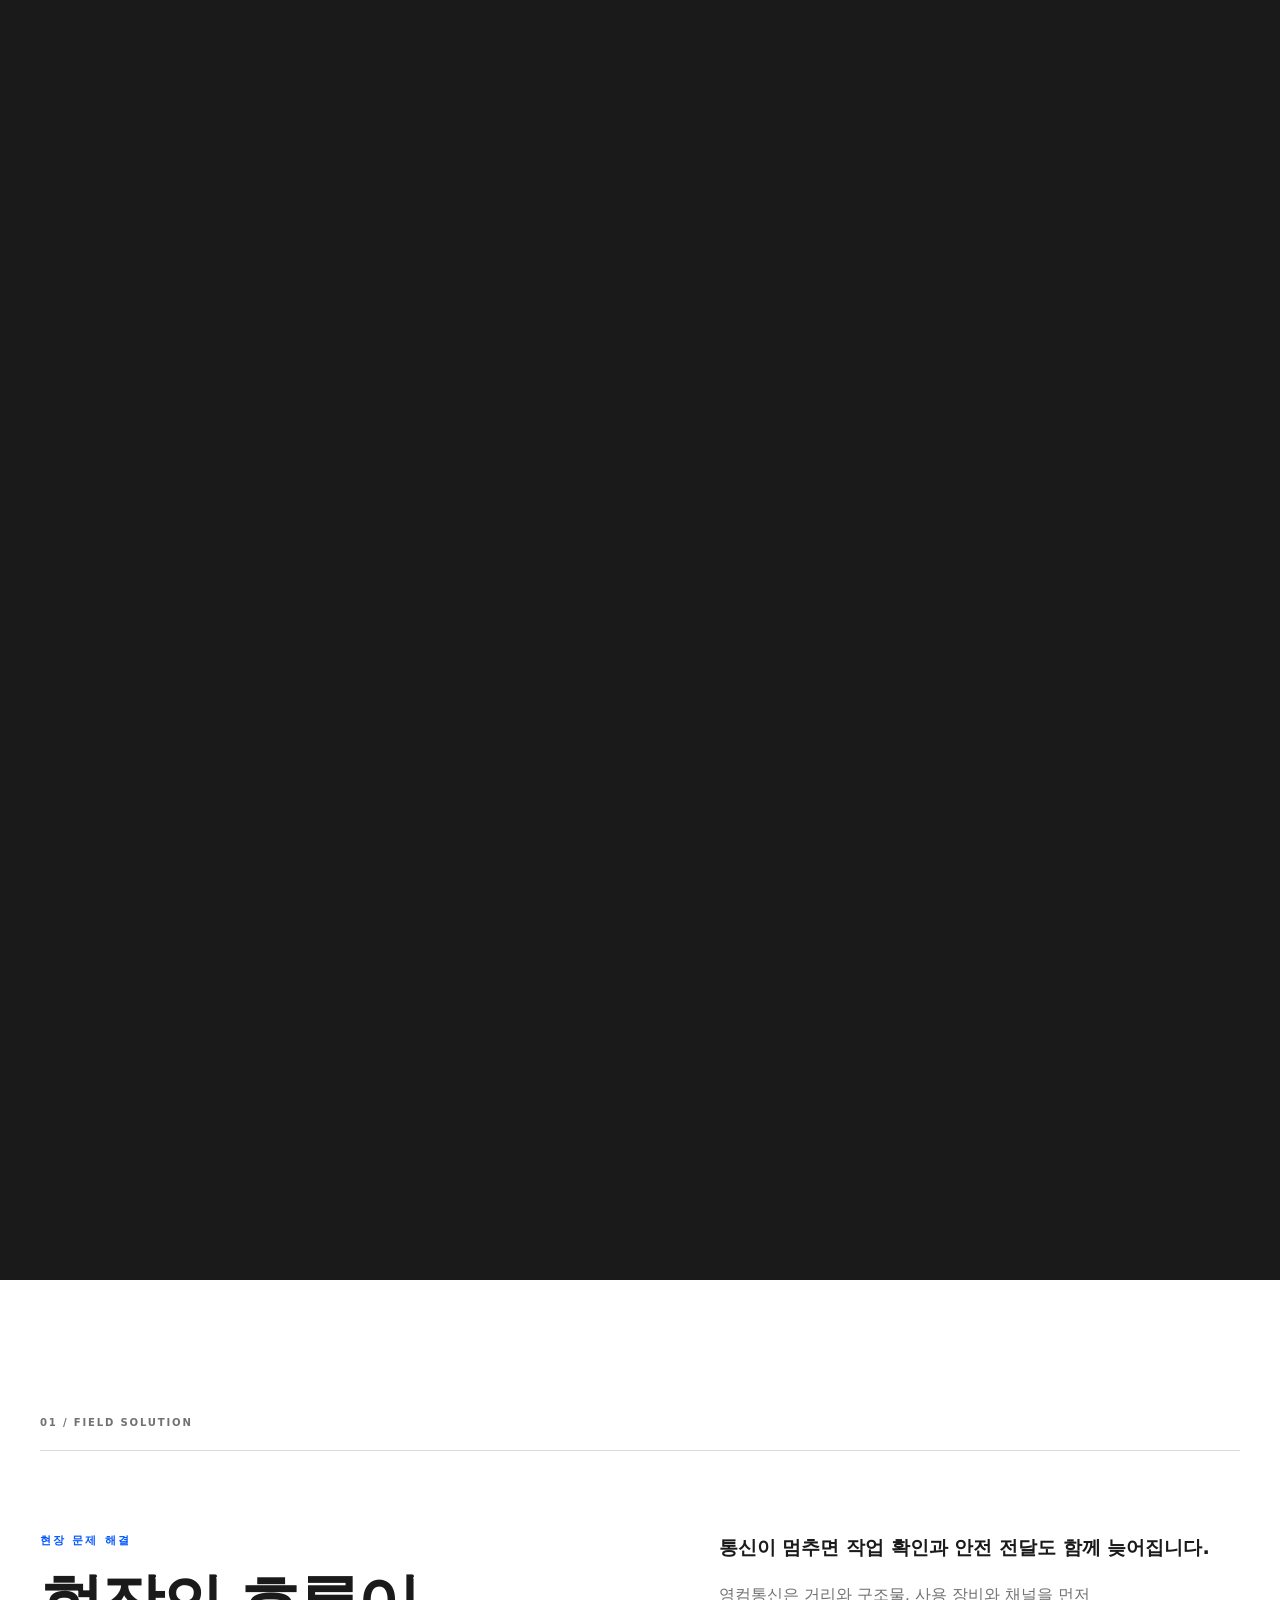
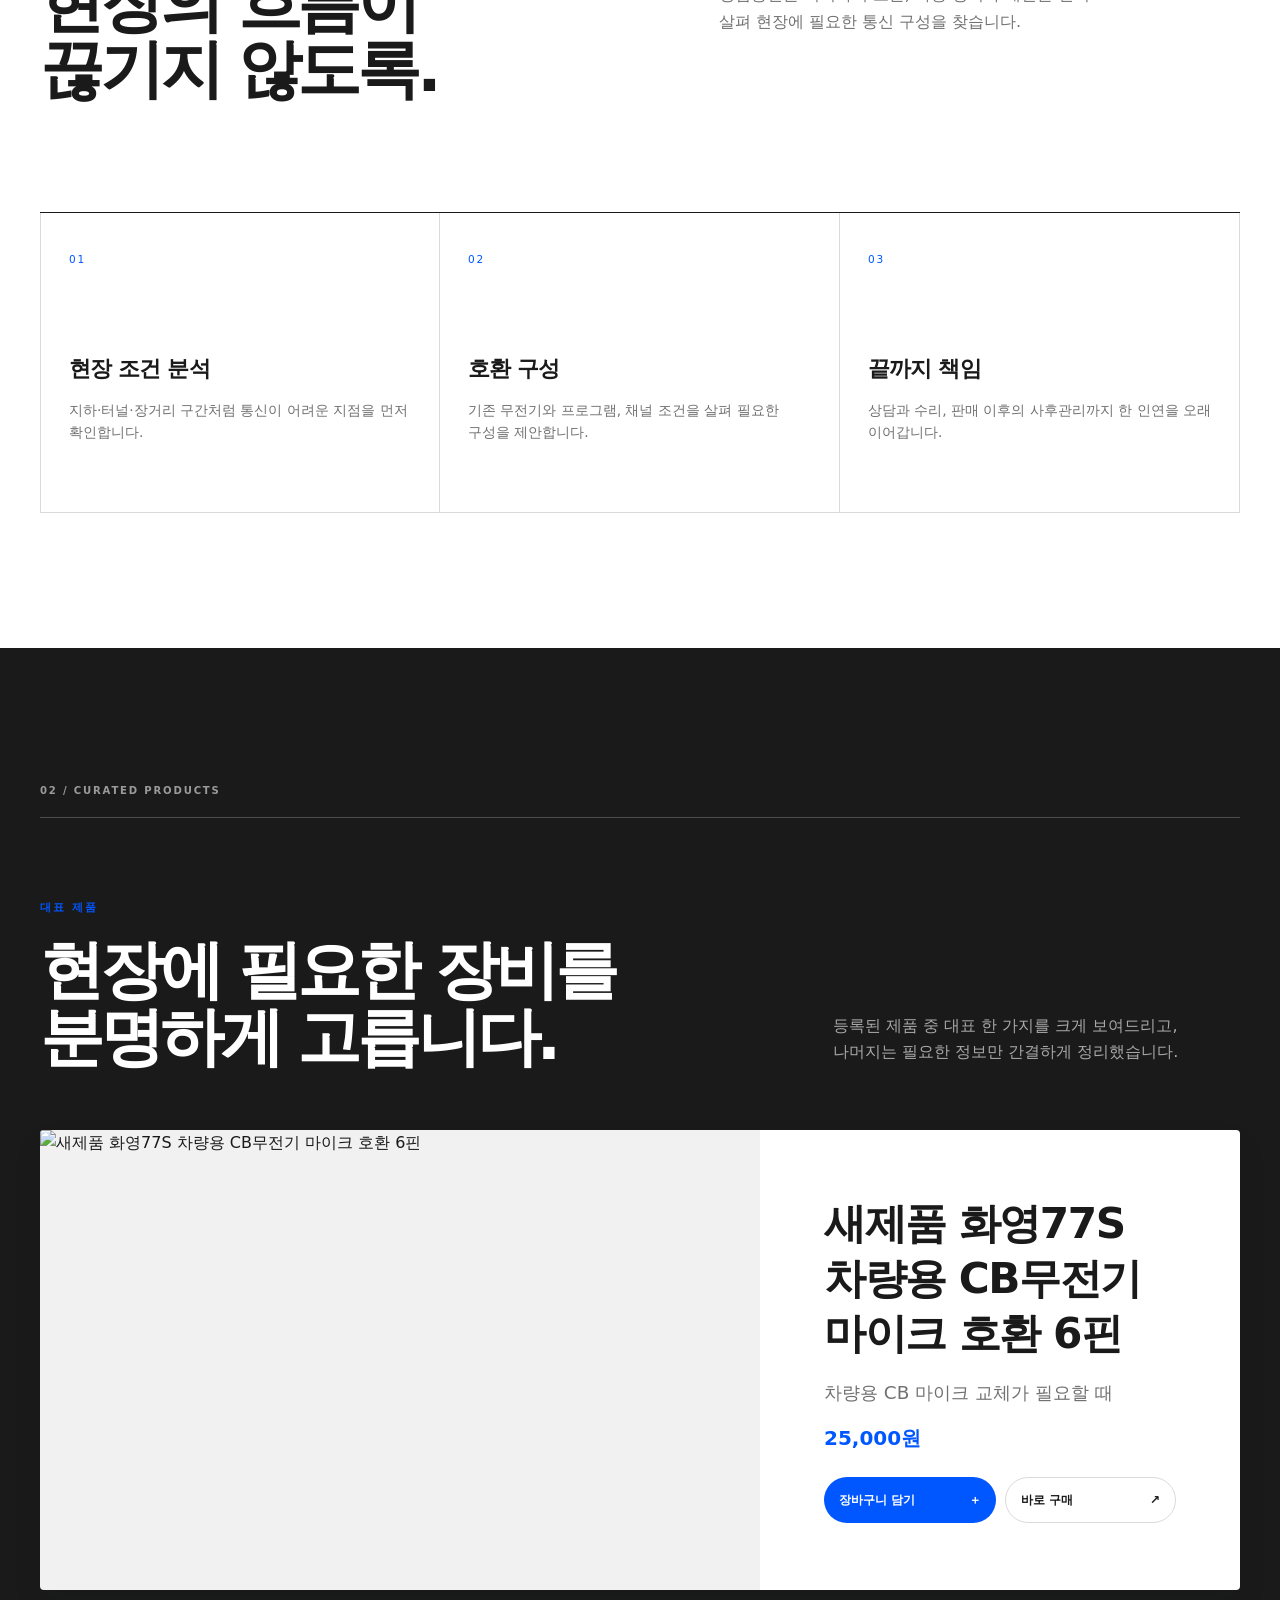
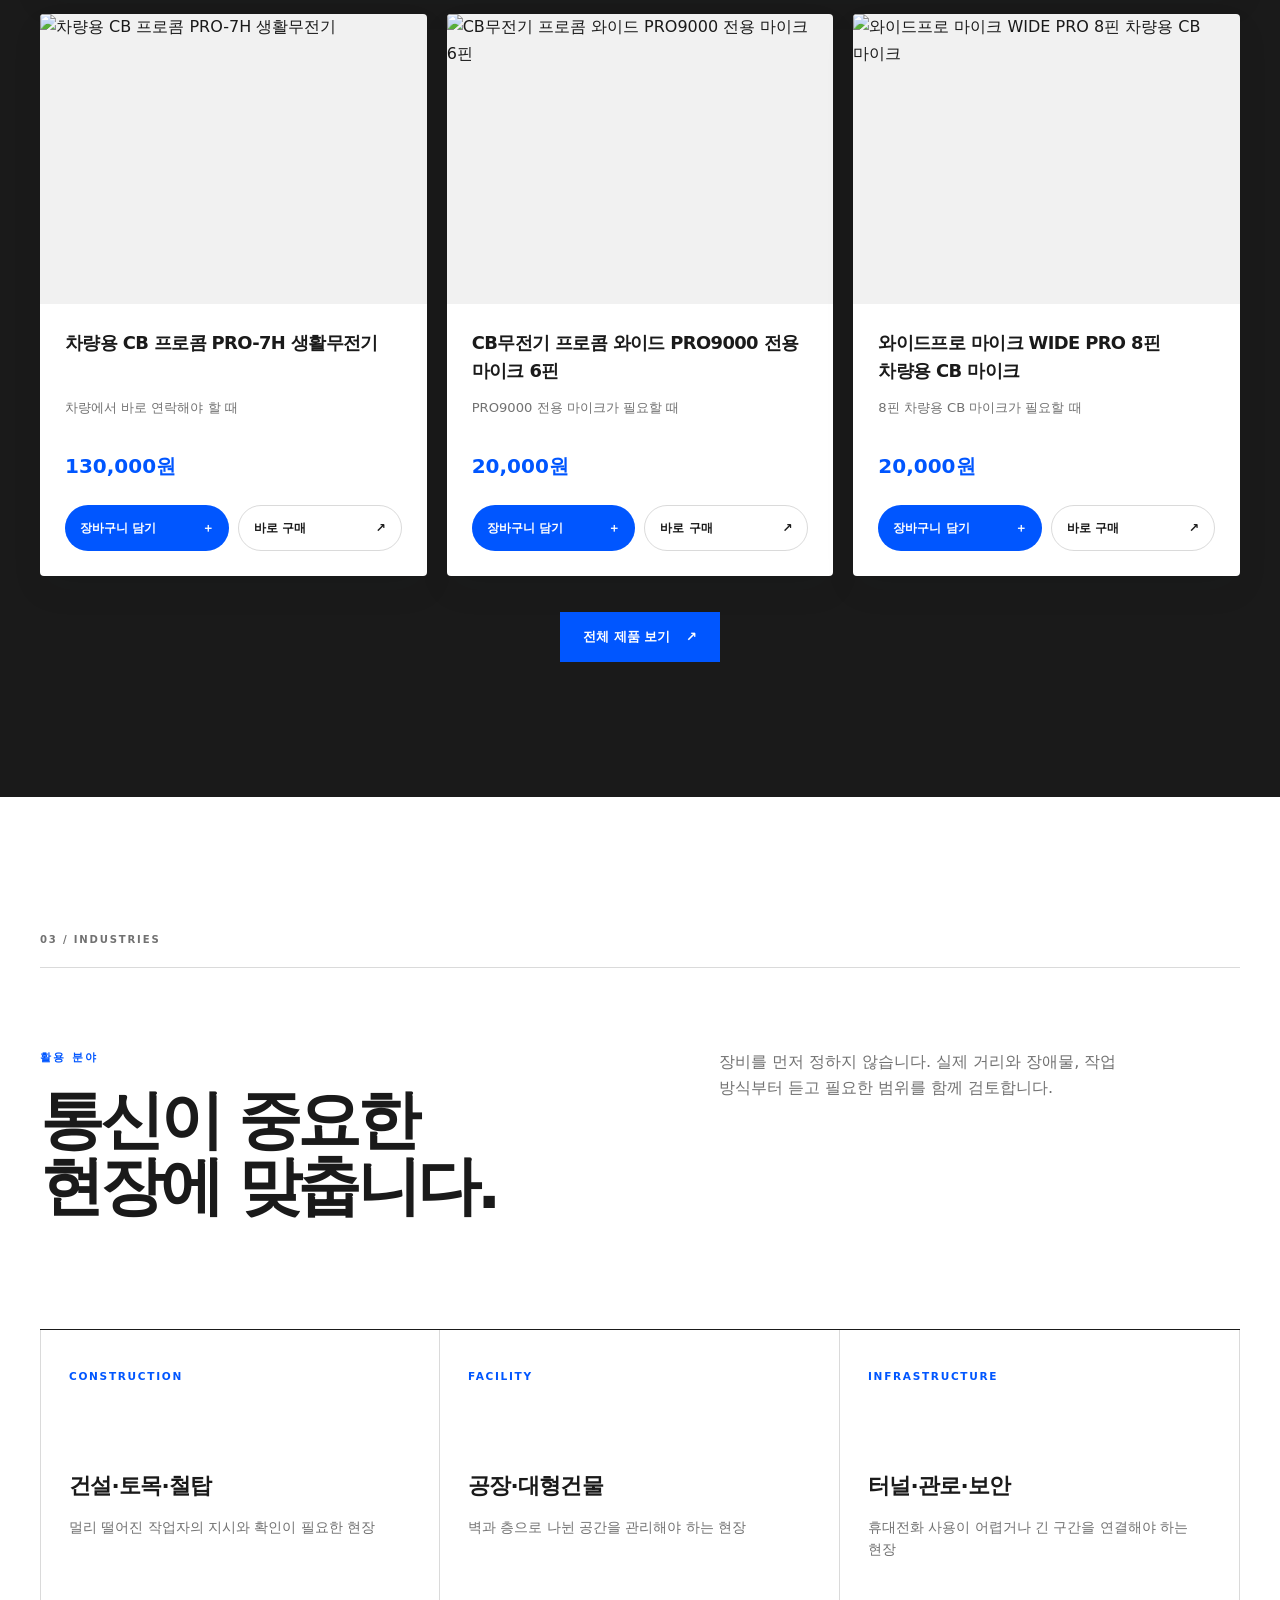
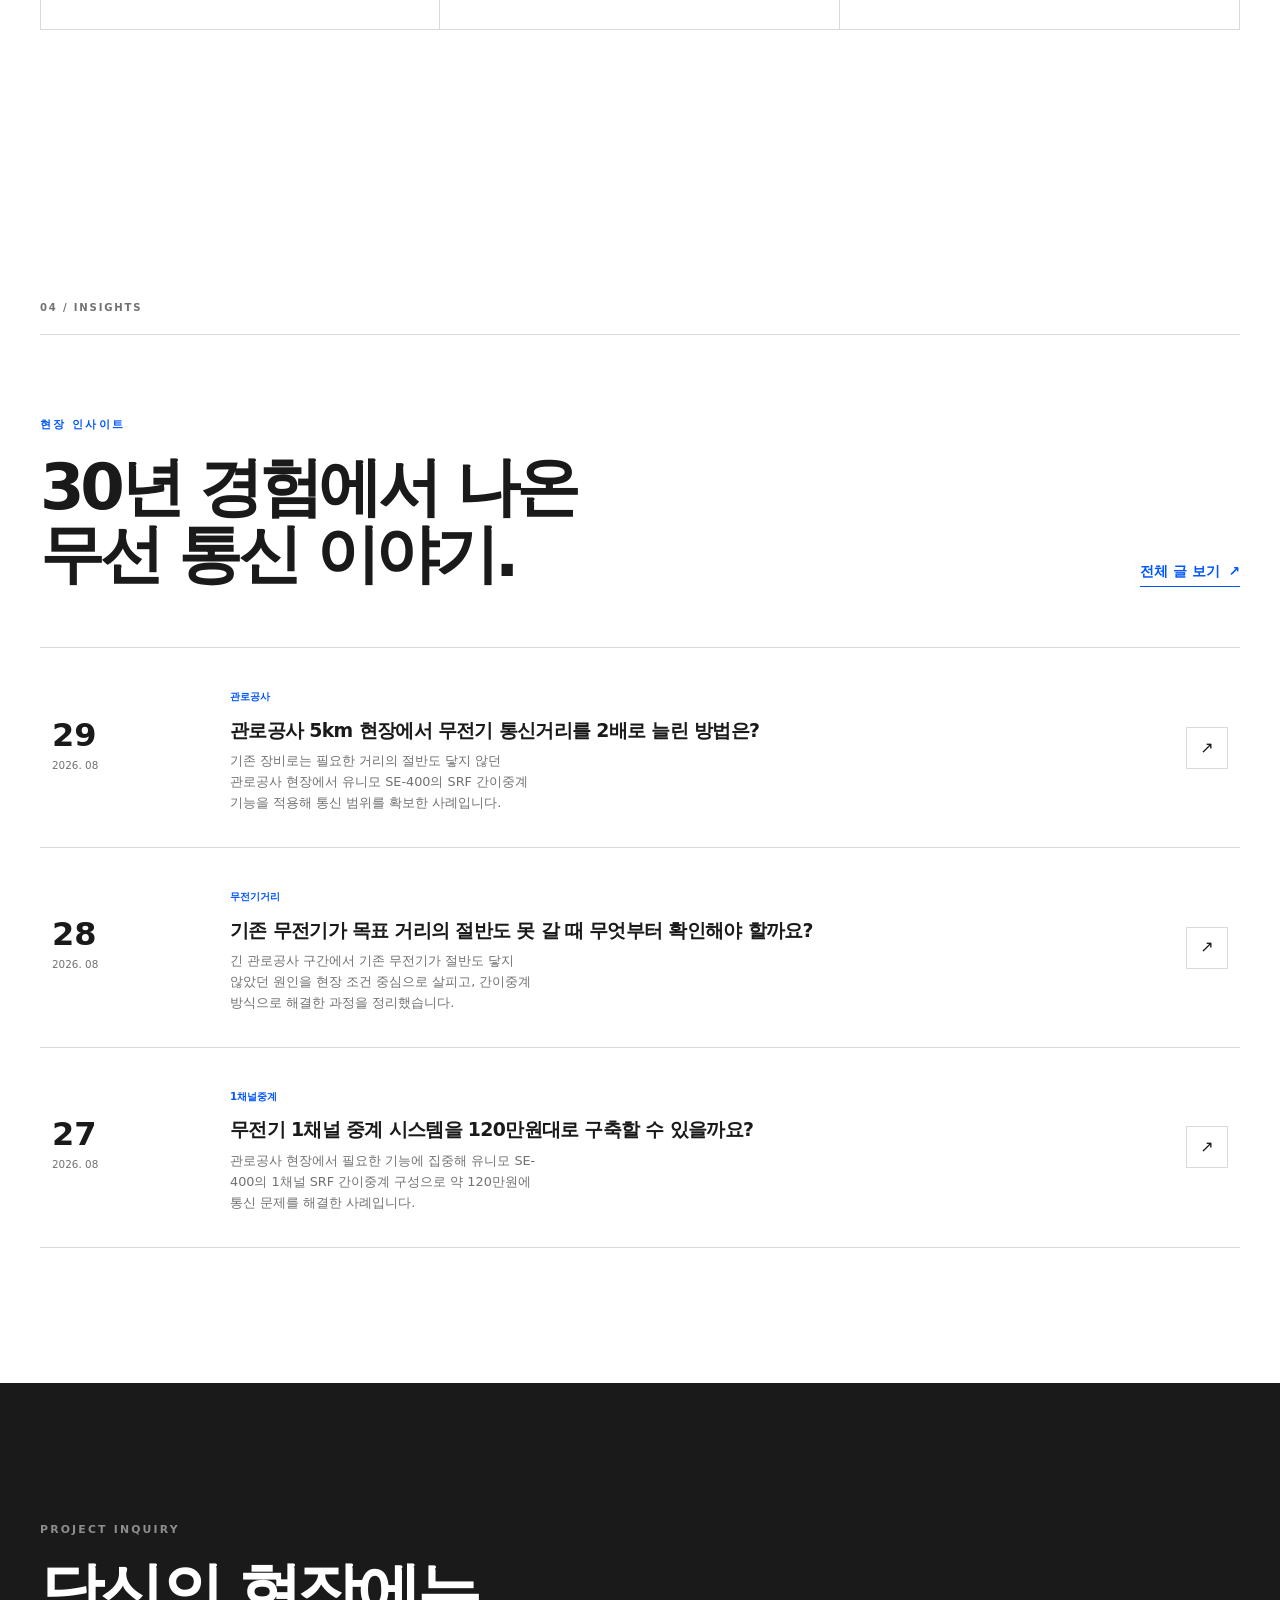
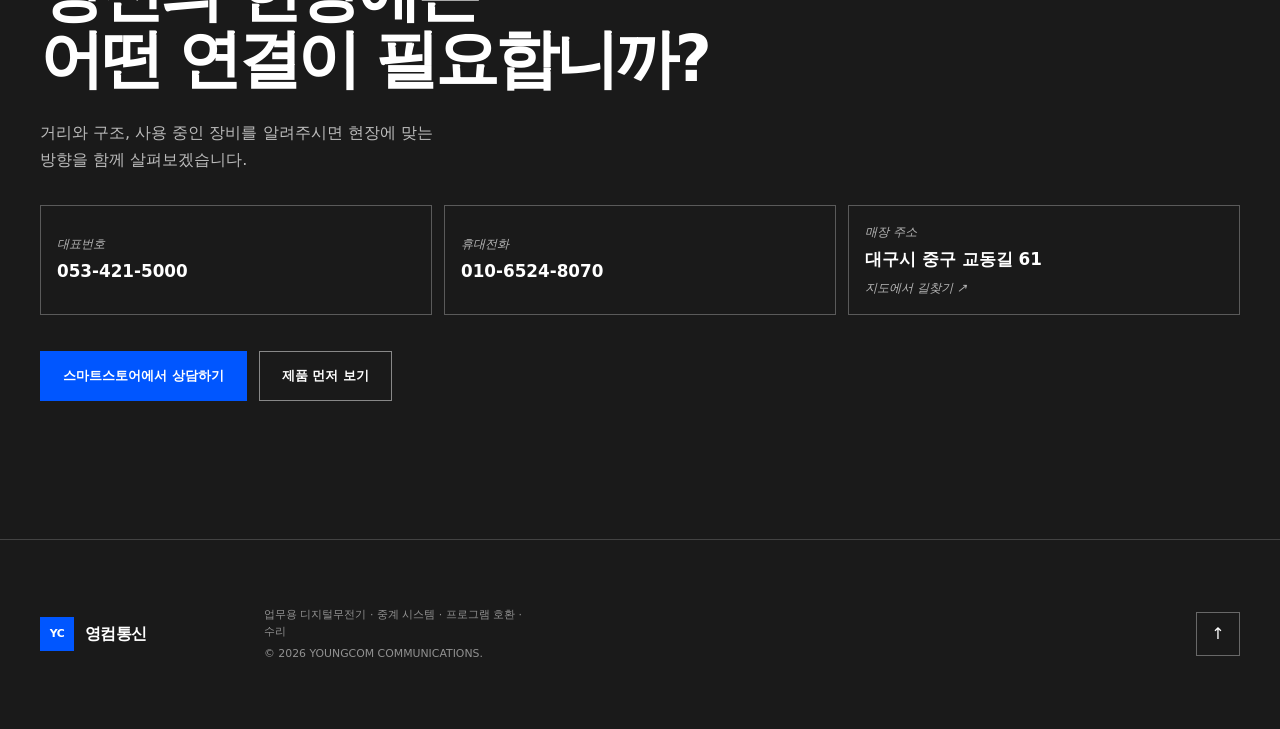
==== commit 6e0d2f04: "seo: 홈 조직 및 웹사이트 구조화 데이터 추가" ====
--- a/index.html
+++ b/index.html
@@ -12,6 +12,12 @@
   <link rel="stylesheet" href="styles.css">
   <link rel="stylesheet" href="catalog.css">
   <link rel="stylesheet" href="assets/cart.css">
+  <script type="application/ld+json">
+    {"@context":"https://schema.org","@type":"Organization","name":"영컴통신"}
+  </script>
+  <script type="application/ld+json">
+    {"@context":"https://schema.org","@type":"WebSite","name":"영컴통신"}
+  </script>
 </head>
 <body>
   <a class="skip-link" href="#main">본문으로 바로가기</a>
--- a/styles.css
+++ b/styles.css
@@ -10,25 +10,43 @@
 @media(max-width:620px){h1{max-width:100%;font-size:clamp(2.6rem,12vw,4.2rem);overflow-wrap:anywhere}h2{max-width:100%;font-size:clamp(2.2rem,10.5vw,3.4rem);overflow-wrap:anywhere}.hero-scrub{height:260svh}.hero-stage{min-height:600px}.hero-scrim{background:linear-gradient(0deg,rgba(26,26,26,.94) 0%,rgba(26,26,26,.65) 55%,rgba(26,26,26,.28) 100%)}.hero-content{width:calc(100% - 40px);padding-top:118px}.hero-description{margin-bottom:24px;font-size:.95rem}.hero-proof{margin-bottom:22px;padding-top:14px;gap:10px 18px}.scroll-cue{display:none}.section{padding:clamp(96px,15vh,130px) 20px}.section-top{align-items:flex-start;flex-direction:column}.story-item{grid-template-columns:62px 1fr;padding:26px 4px;gap:14px}.story-item h3,.catalog-card h3{overflow-wrap:anywhere}.story-item p,.round-arrow{display:none}.story-date strong{font-size:1.5rem}.contact{padding-left:20px;padding-right:20px}.contact-actions{align-items:stretch;flex-direction:column}footer{padding:42px 20px;grid-template-columns:1fr auto}.footer-info{grid-column:1/-1;grid-row:2}}
 @media(max-width:620px) and (max-height:700px){.hero-content{padding-top:102px}.hero-proof{display:none}}
 @media(prefers-reduced-motion:reduce){html{scroll-behavior:auto}.hero-scrub{height:100svh}.hero-stage{position:relative}.reveal{opacity:1;transform:none;transition:none}*,*::before,*::after{animation:none!important;transition:none!important}}
-/* Quick contact links are revealed only after verified destinations are configured. */
+/* Verified phone and map actions appear in the hero, contact details and mobile dock. */
 [hidden]{display:none!important}
 .mobile-quick-actions{display:none}
+.contact-details{
+  margin:32px 0 0;
+  display:grid;grid-template-columns:repeat(3,minmax(0,1fr));gap:12px
+}
+.contact-details>a{
+  min-height:96px;padding:16px;
+  display:flex;flex-direction:column;justify-content:center;gap:4px;
+  border:1px solid rgba(255,255,255,.28)
+}
+.contact-details span{color:rgba(255,255,255,.68);font-size:.76rem}
+.contact-details strong{color:#fff;font-size:1.05rem;font-style:normal}
+.contact-details .contact-address{grid-column:auto}
+.mobile-quick-actions a:focus-visible,.hero-contact-actions a:focus-visible{
+  outline:3px solid #ffcc33;outline-offset:3px
+}
 
 @media(max-width:620px){
-  .hero-contact-actions{display:grid;grid-template-columns:1fr;width:100%}
-  .hero-contact-actions .button{width:100%}
+  .hero-contact-actions{display:grid;grid-template-columns:repeat(2,minmax(0,1fr));width:100%}
+  .hero-contact-actions .button{width:100%;padding:12px 8px;font-size:.76rem}
+  .contact-details{grid-template-columns:1fr;gap:8px}
+  .contact-details>a{min-height:72px;padding:12px 16px}
+  .contact-details .contact-address{grid-column:auto}
   .mobile-quick-actions{
     position:fixed;inset:auto 0 0;z-index:200;
-    display:grid;grid-template-columns:repeat(auto-fit,minmax(0,1fr));gap:1px;
+    display:grid;grid-template-columns:repeat(2,minmax(0,1fr));gap:1px;
     padding:8px 8px calc(8px + env(safe-area-inset-bottom));
     background:#fff;border-top:1px solid var(--line);
     box-shadow:0 -4px 16px rgba(0,0,0,.12)
   }
   .mobile-quick-actions a{
-    min-height:48px;display:grid;place-items:center;padding:8px 4px;
+    min-height:44px;display:grid;place-items:center;padding:8px 4px;
     color:#fff;background:var(--ink);font-size:.76rem;font-weight:750;
     text-align:center
   }
-  .mobile-quick-actions a:last-child{background:var(--blue)}
-  body{padding-bottom:calc(68px + env(safe-area-inset-bottom))}
+  .mobile-quick-actions a:nth-child(3){background:var(--blue)}
+  body{padding-bottom:calc(116px + env(safe-area-inset-bottom))}
 }
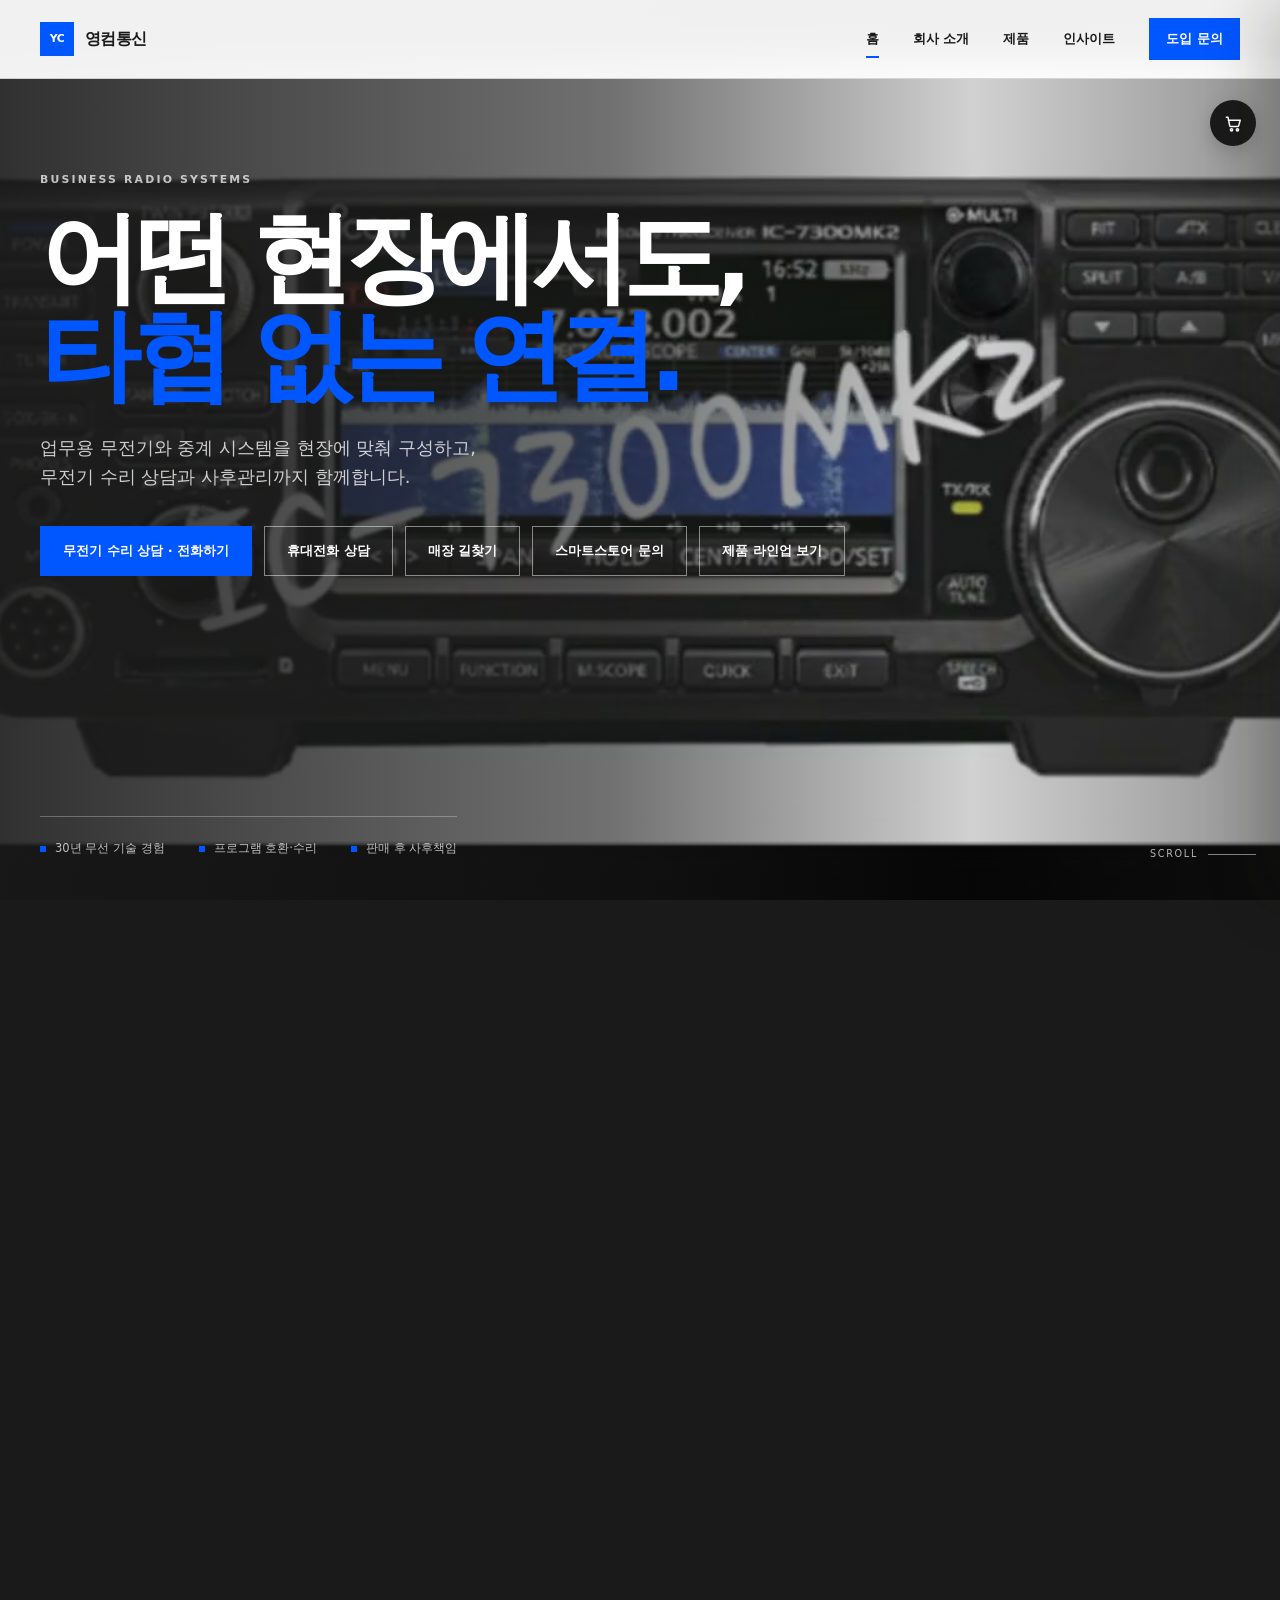
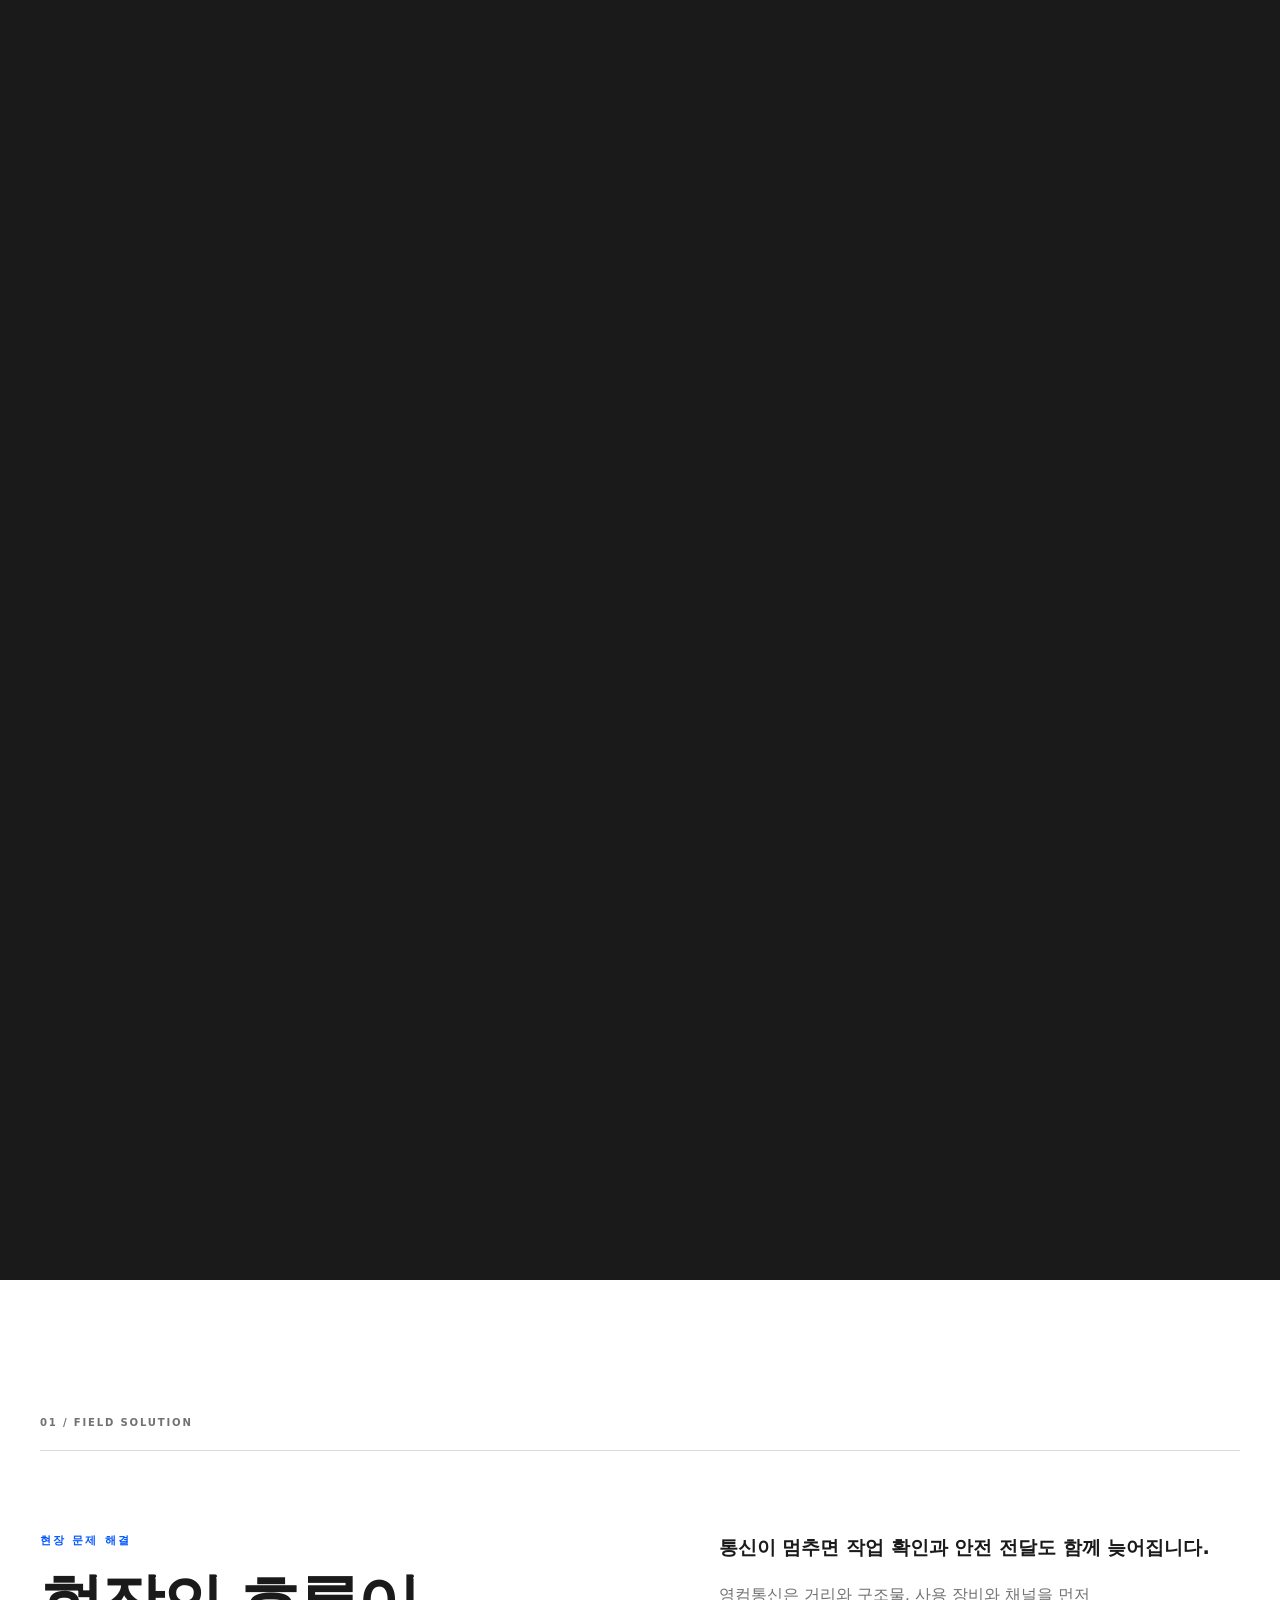
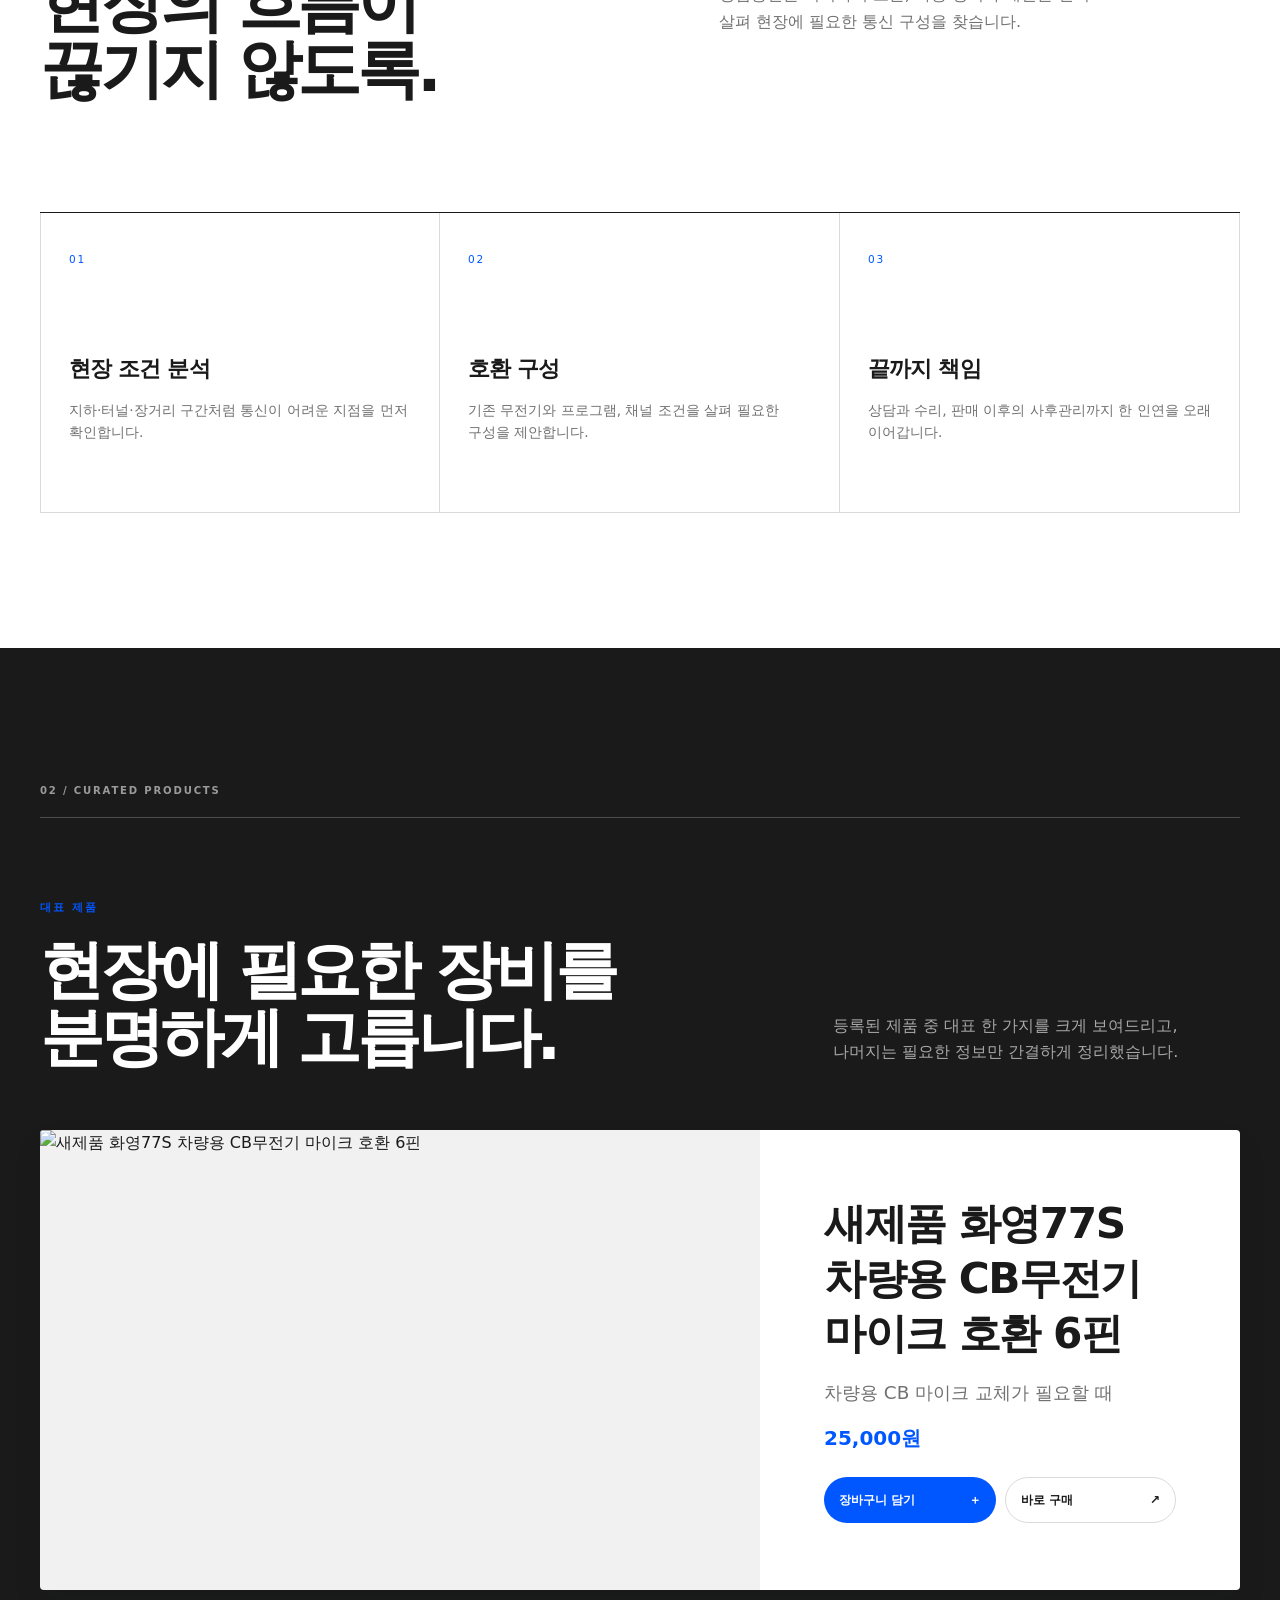
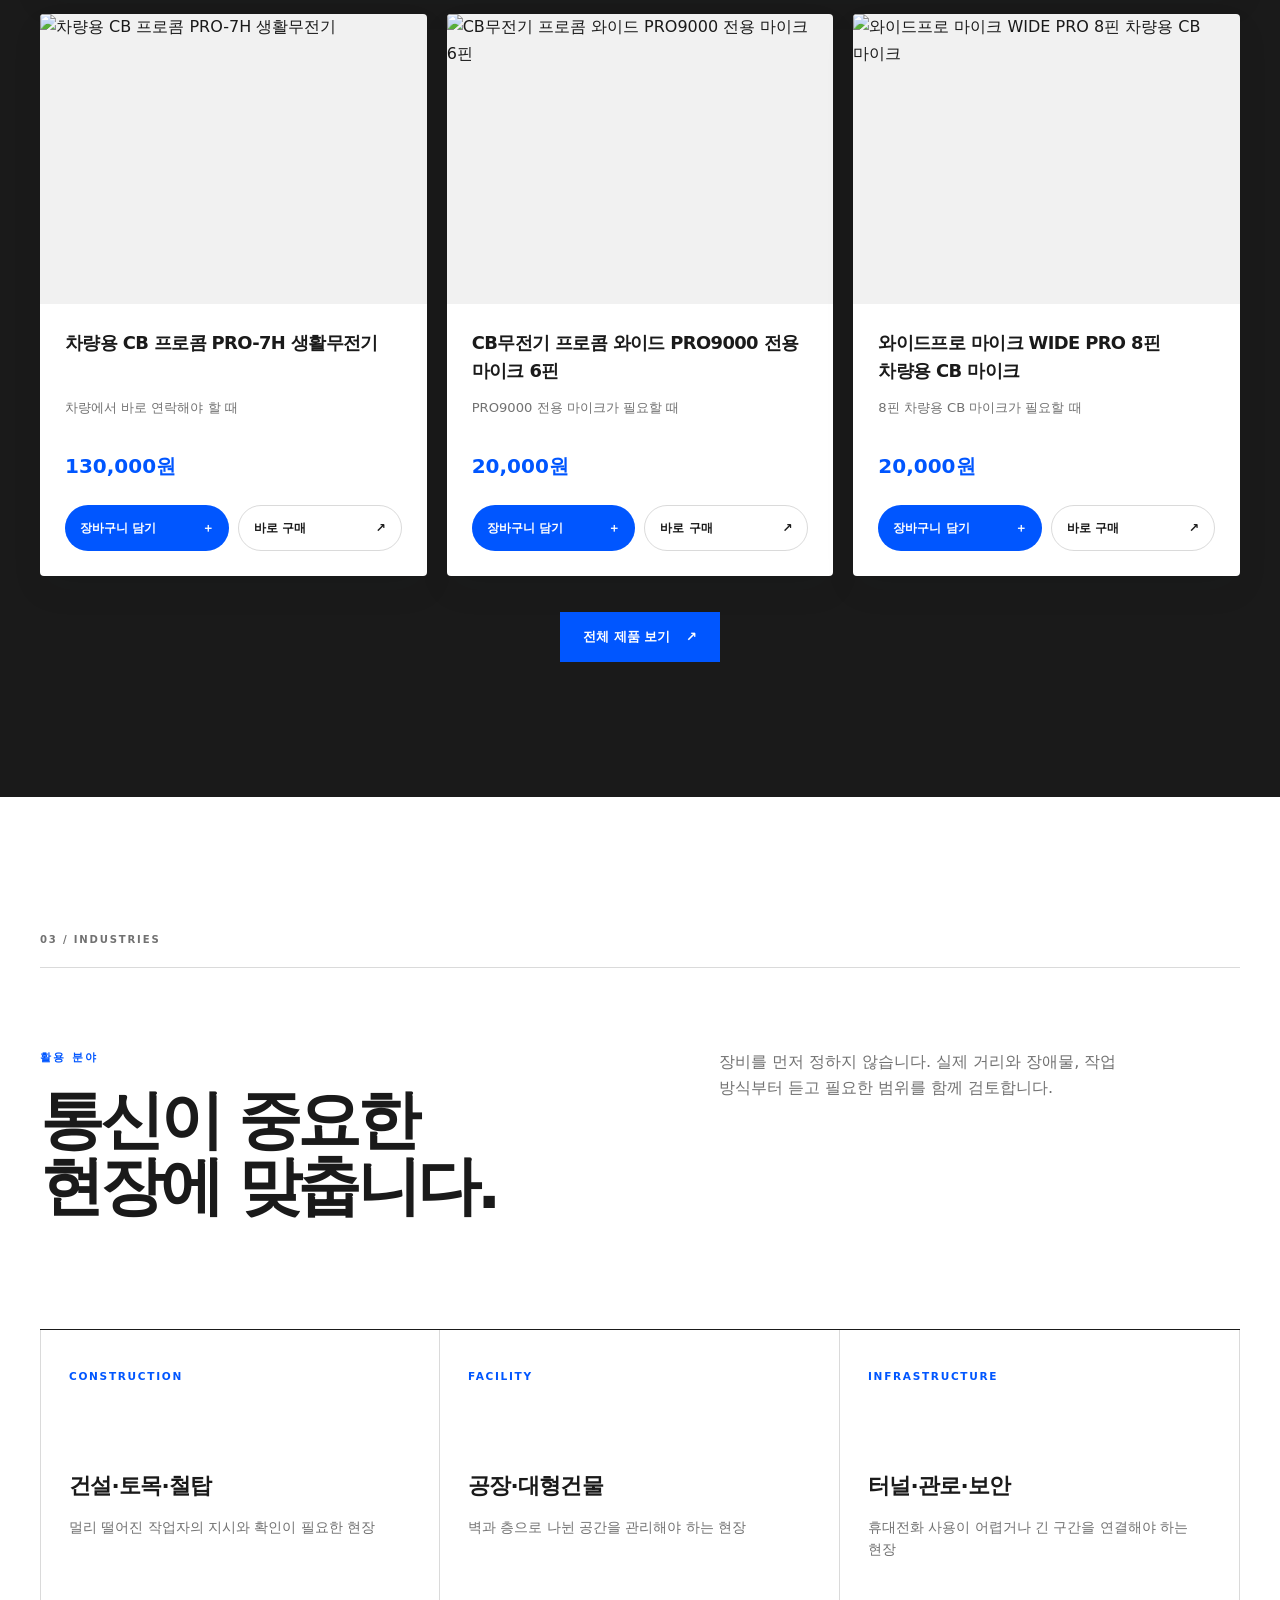
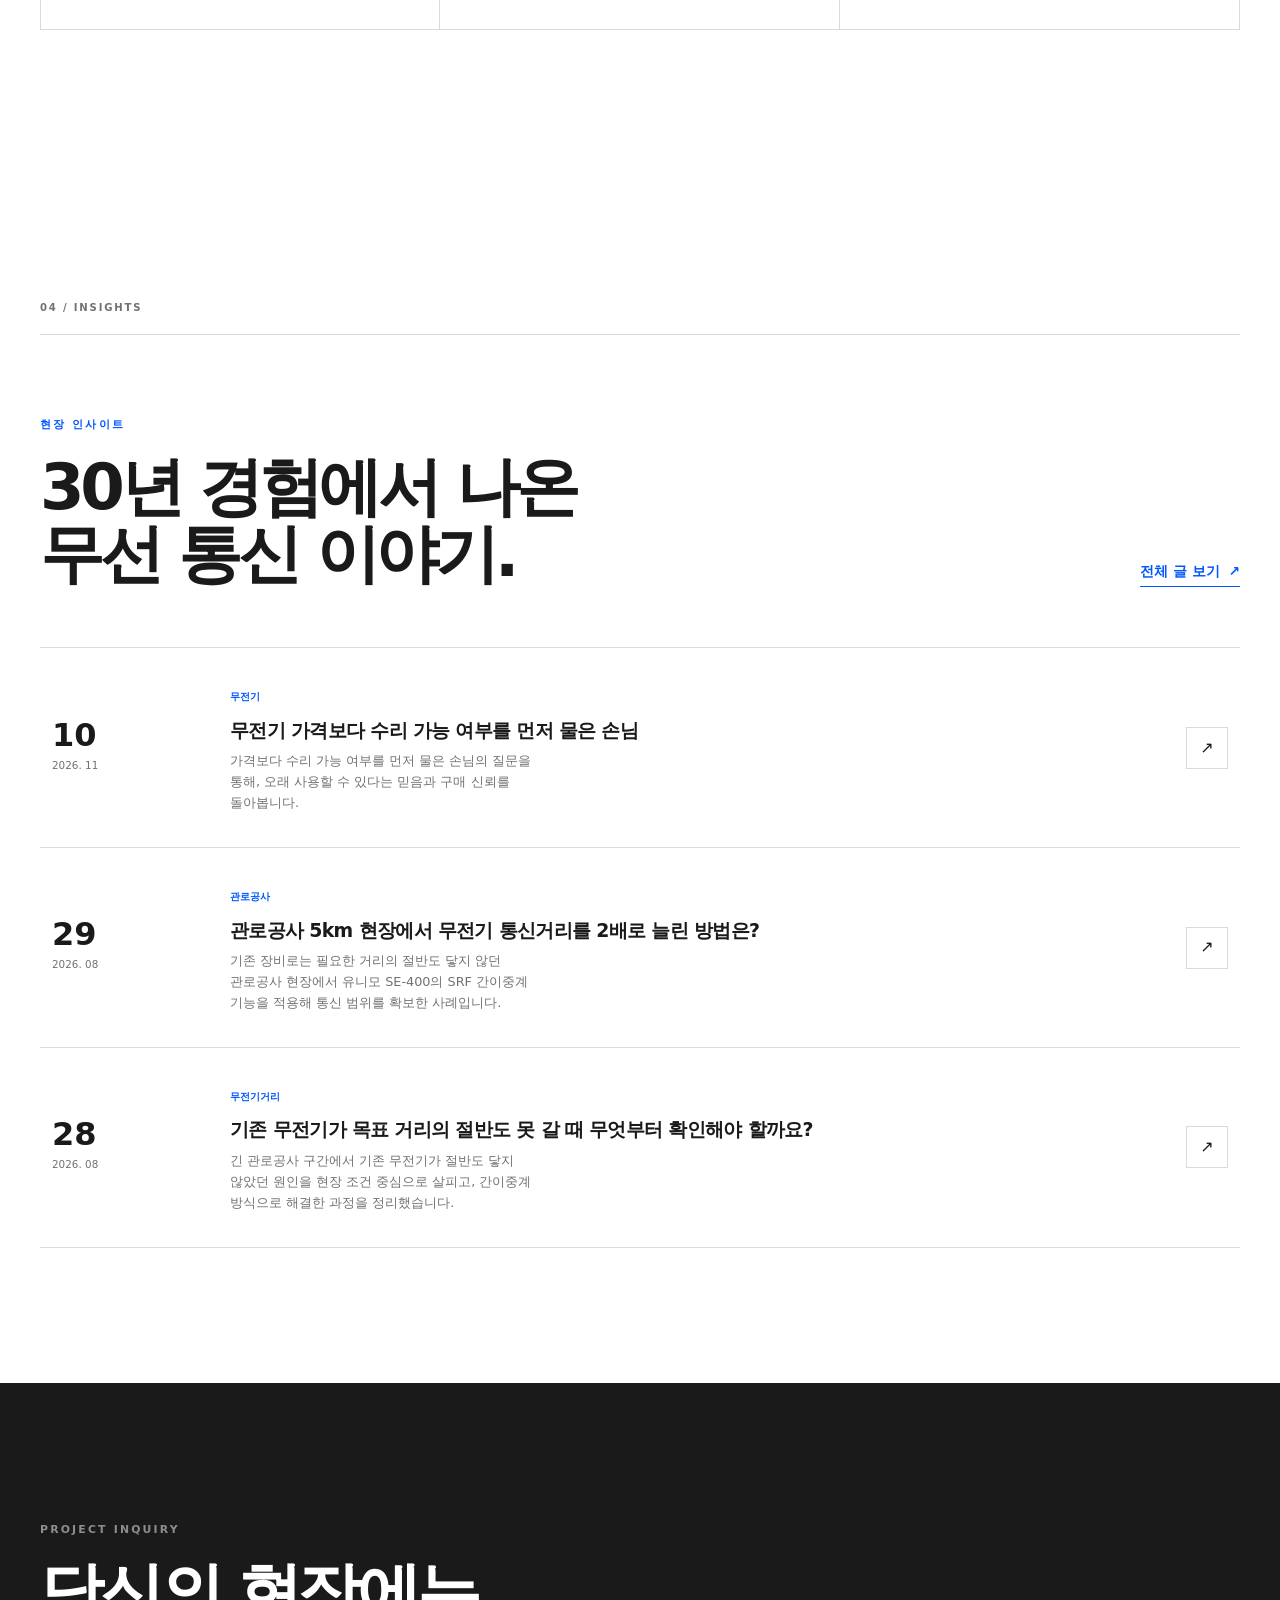
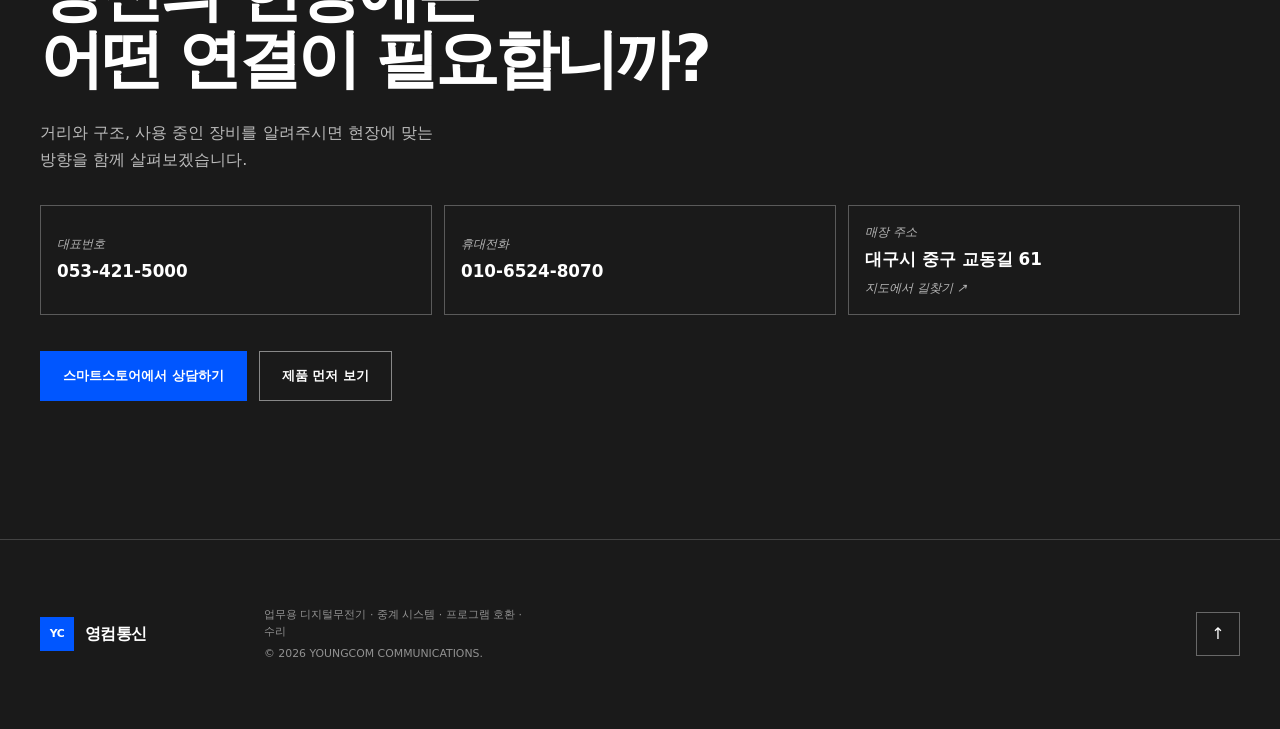
==== commit aa77a8fe: "홈 화면에 무전기 수리 상담 강조" ====
--- a/index.html
+++ b/index.html
@@ -12,12 +12,13 @@
   <link rel="stylesheet" href="styles.css">
   <link rel="stylesheet" href="catalog.css">
   <link rel="stylesheet" href="assets/cart.css">
-  <script type="application/ld+json">
-    {"@context":"https://schema.org","@type":"Organization","name":"영컴통신"}
-  </script>
-  <script type="application/ld+json">
-    {"@context":"https://schema.org","@type":"WebSite","name":"영컴통신"}
-  </script>
+  <script type="application/ld+json">{"@context":"https://schema.org","@type":"Organization","name":"영컴통신","url":"https://youngcom-brand-site.vercel.app/"}</script>
+  <script type="application/ld+json">{"@context":"https://schema.org","@type":"WebSite","name":"영컴통신","url":"https://youngcom-brand-site.vercel.app/"}</script>
+  <link rel="canonical" href="https://youngcom-brand-site.vercel.app/">
+  <meta property="og:type" content="website">
+  <meta property="og:title" content="영컴통신 | 현장을 위한 업무용 무선 통신">
+  <meta property="og:description" content="영컴통신은 업무용 디지털무전기와 중계 시스템을 현장 조건에 맞춰 구성하고 판매 이후까지 책임지는 무선 통신 전문 브랜드입니다.">
+  <meta property="og:url" content="https://youngcom-brand-site.vercel.app/">
 </head>
 <body>
   <a class="skip-link" href="#main">본문으로 바로가기</a>
@@ -40,9 +41,9 @@
         <div class="hero-content">
           <p class="eyebrow eyebrow-on-dark">BUSINESS RADIO SYSTEMS</p>
           <h1>어떤 현장에서도,<br><em>타협 없는 연결.</em></h1>
-          <p class="hero-description">업무용 디지털무전기와 중계 시스템을 현장 조건에 맞춰 구성하고, 판매 이후까지 책임집니다.</p>
+          <p class="hero-description">업무용 무전기와 중계 시스템을 현장에 맞춰 구성하고, 무전기 수리 상담과 사후관리까지 함께합니다.</p>
           <div class="hero-actions hero-contact-actions" aria-label="빠른 문의">
-            <a class="button button-primary" data-quick-action="landline">대표번호 전화 상담</a>
+            <a class="button button-primary" data-quick-action="landline">무전기 수리 상담 · 전화하기</a>
             <a class="button button-ghost" data-quick-action="mobile">휴대전화 상담</a>
             <a class="button button-ghost" data-quick-action="directions" target="_blank" rel="noopener noreferrer">매장 길찾기</a>
             <a class="button button-ghost" href="https://smartstore.naver.com/ycts" target="_blank" rel="noopener noreferrer">스마트스토어 문의</a>
